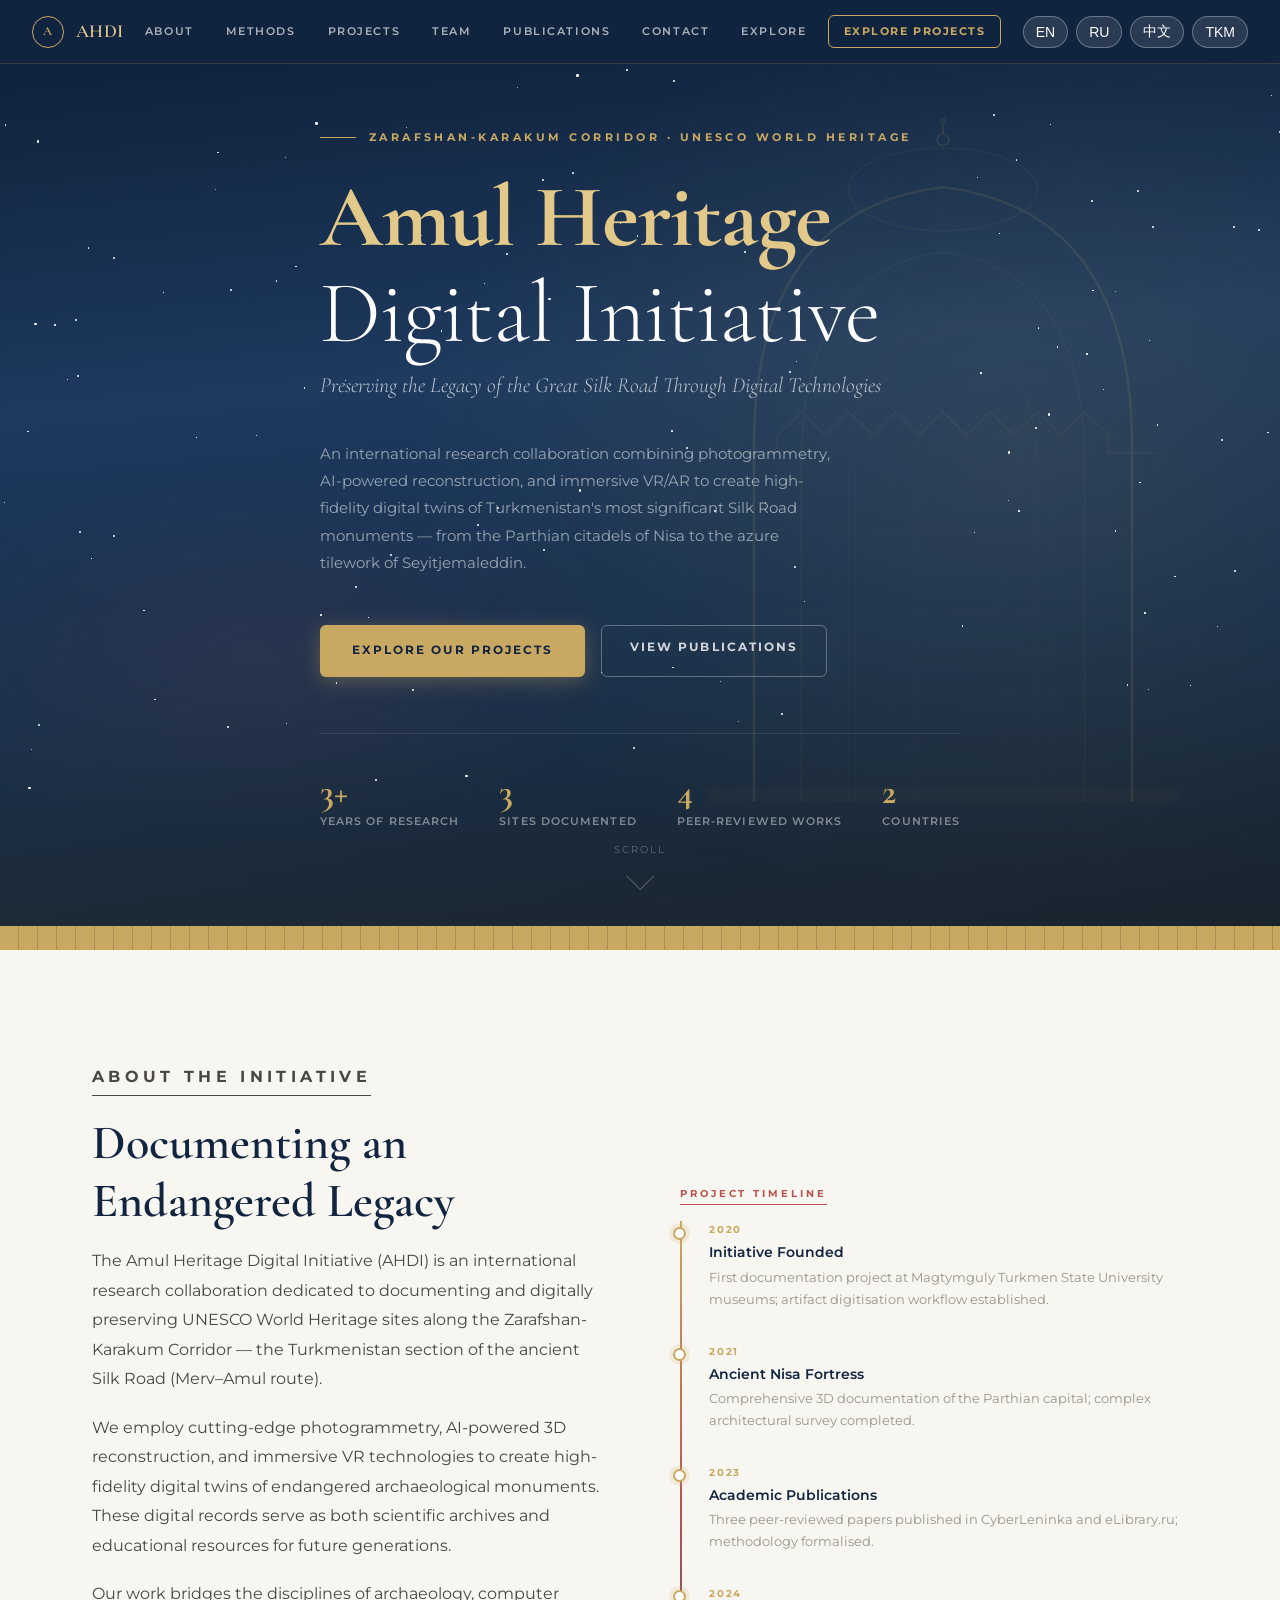
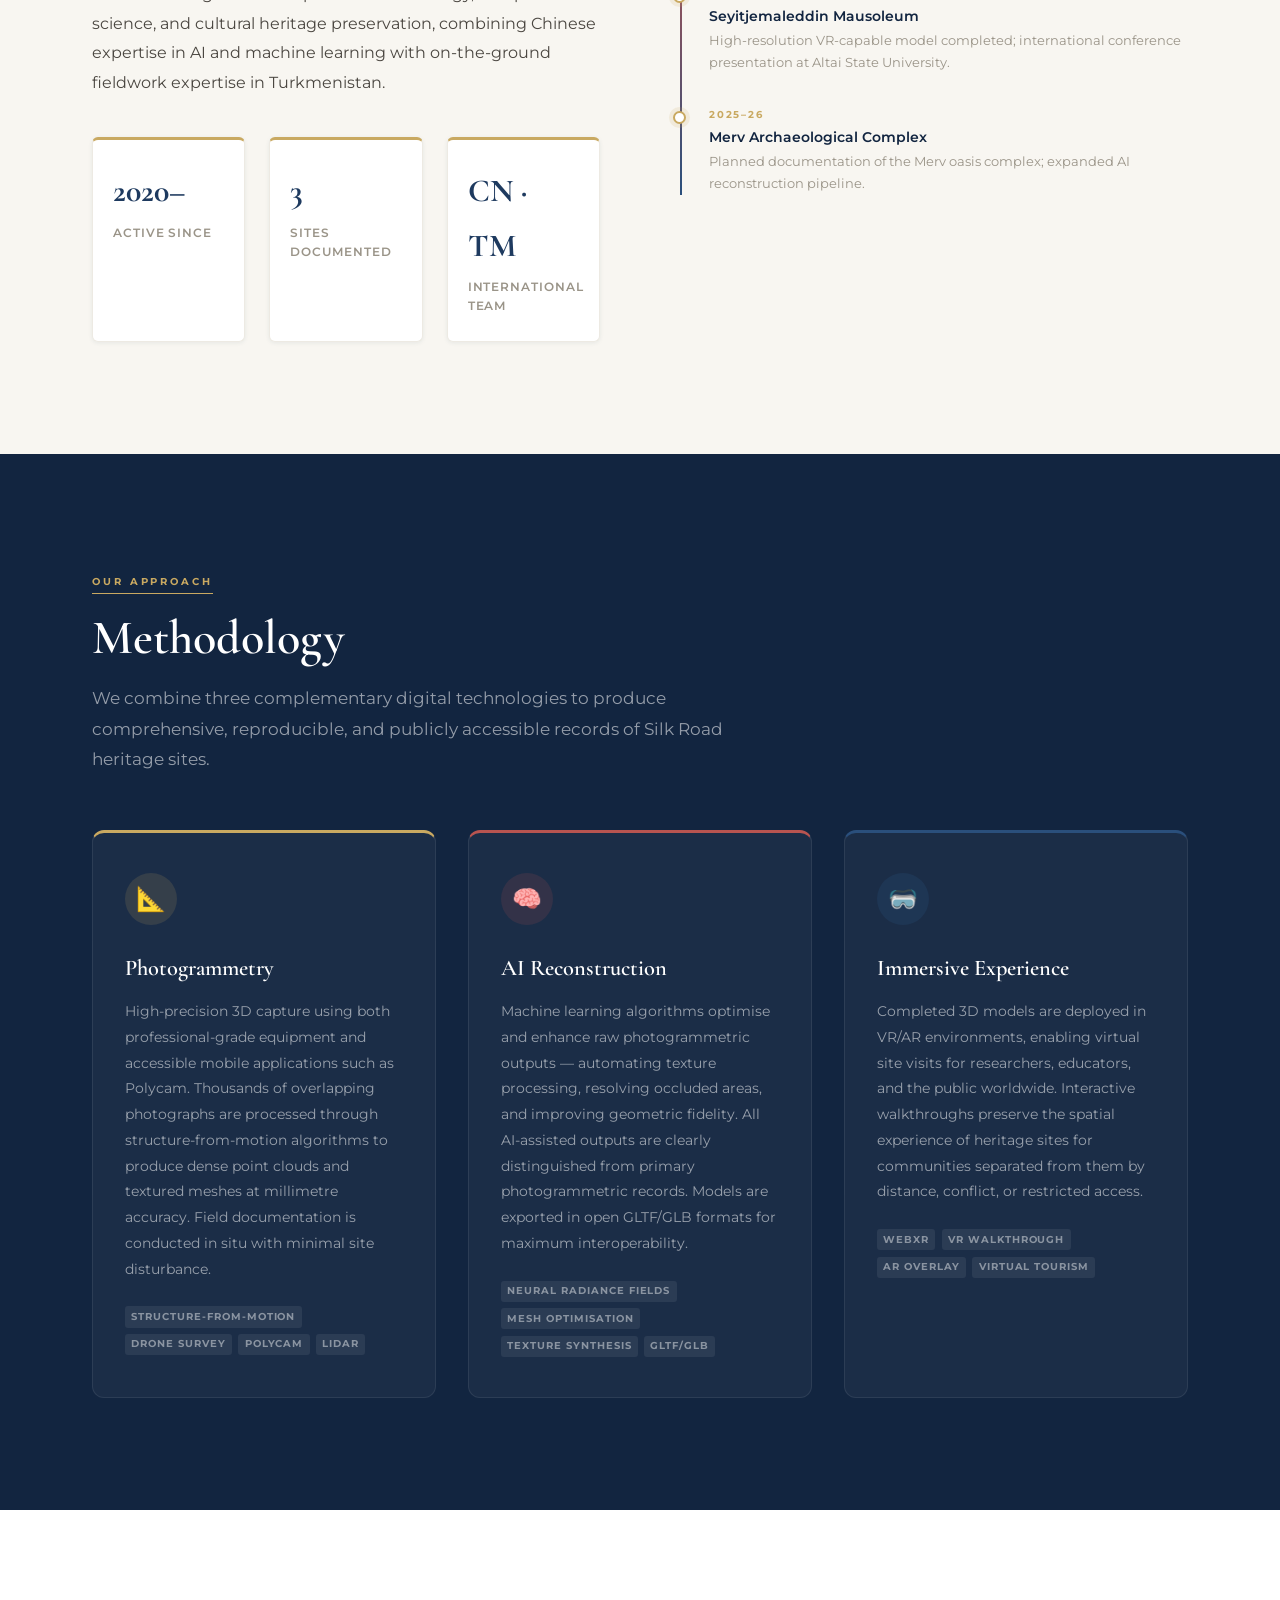
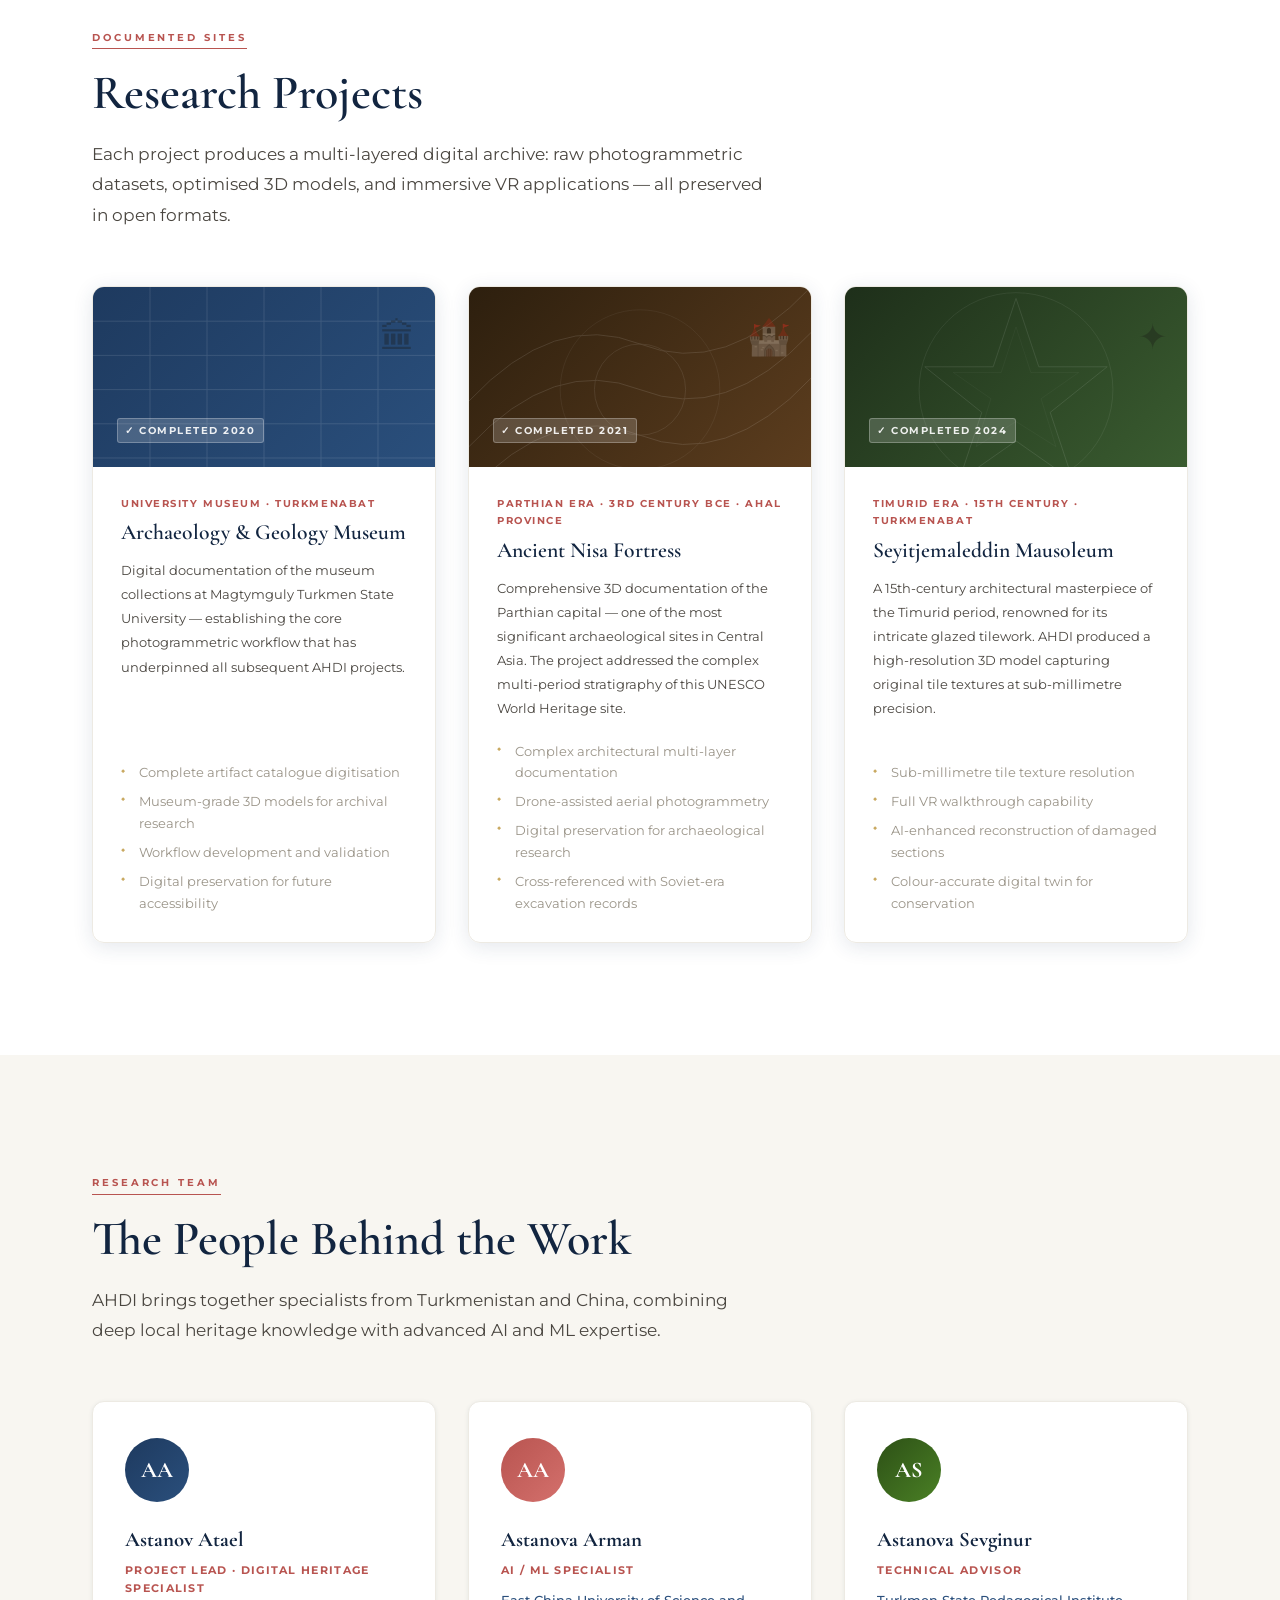
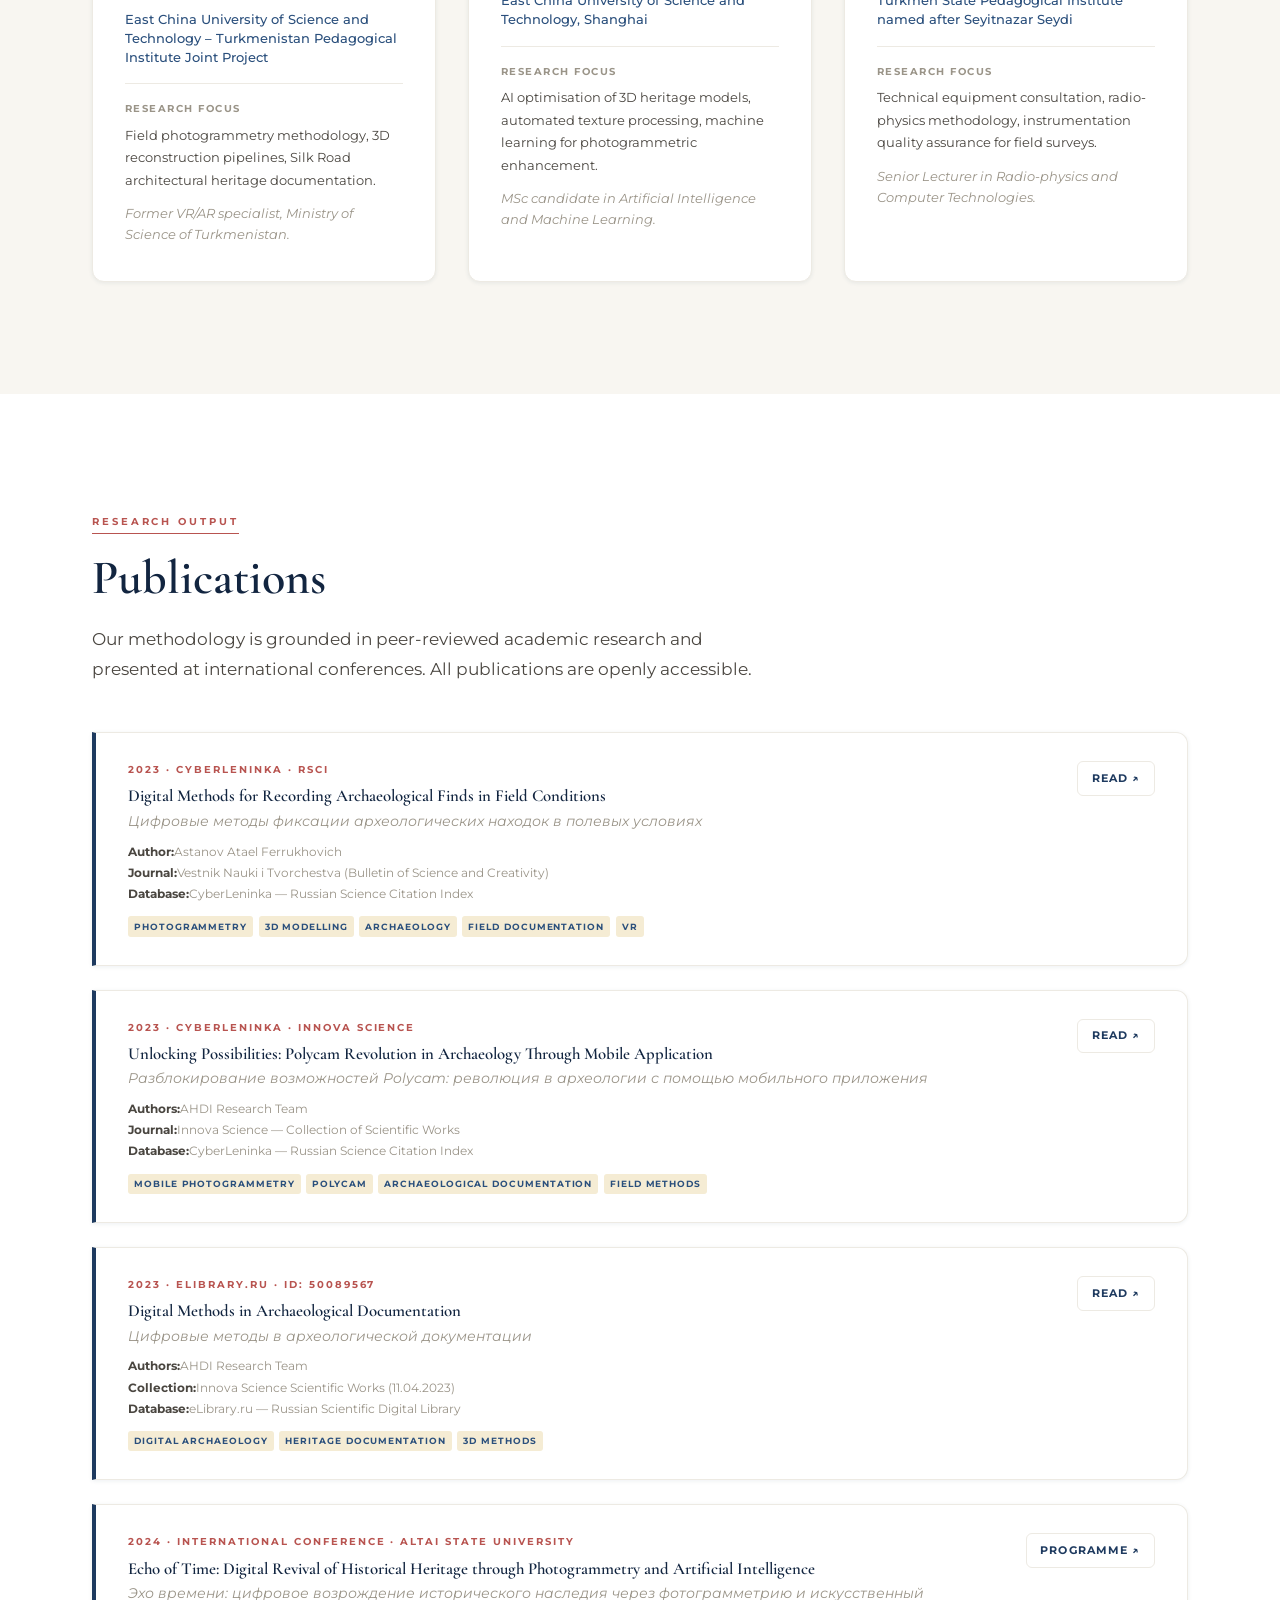
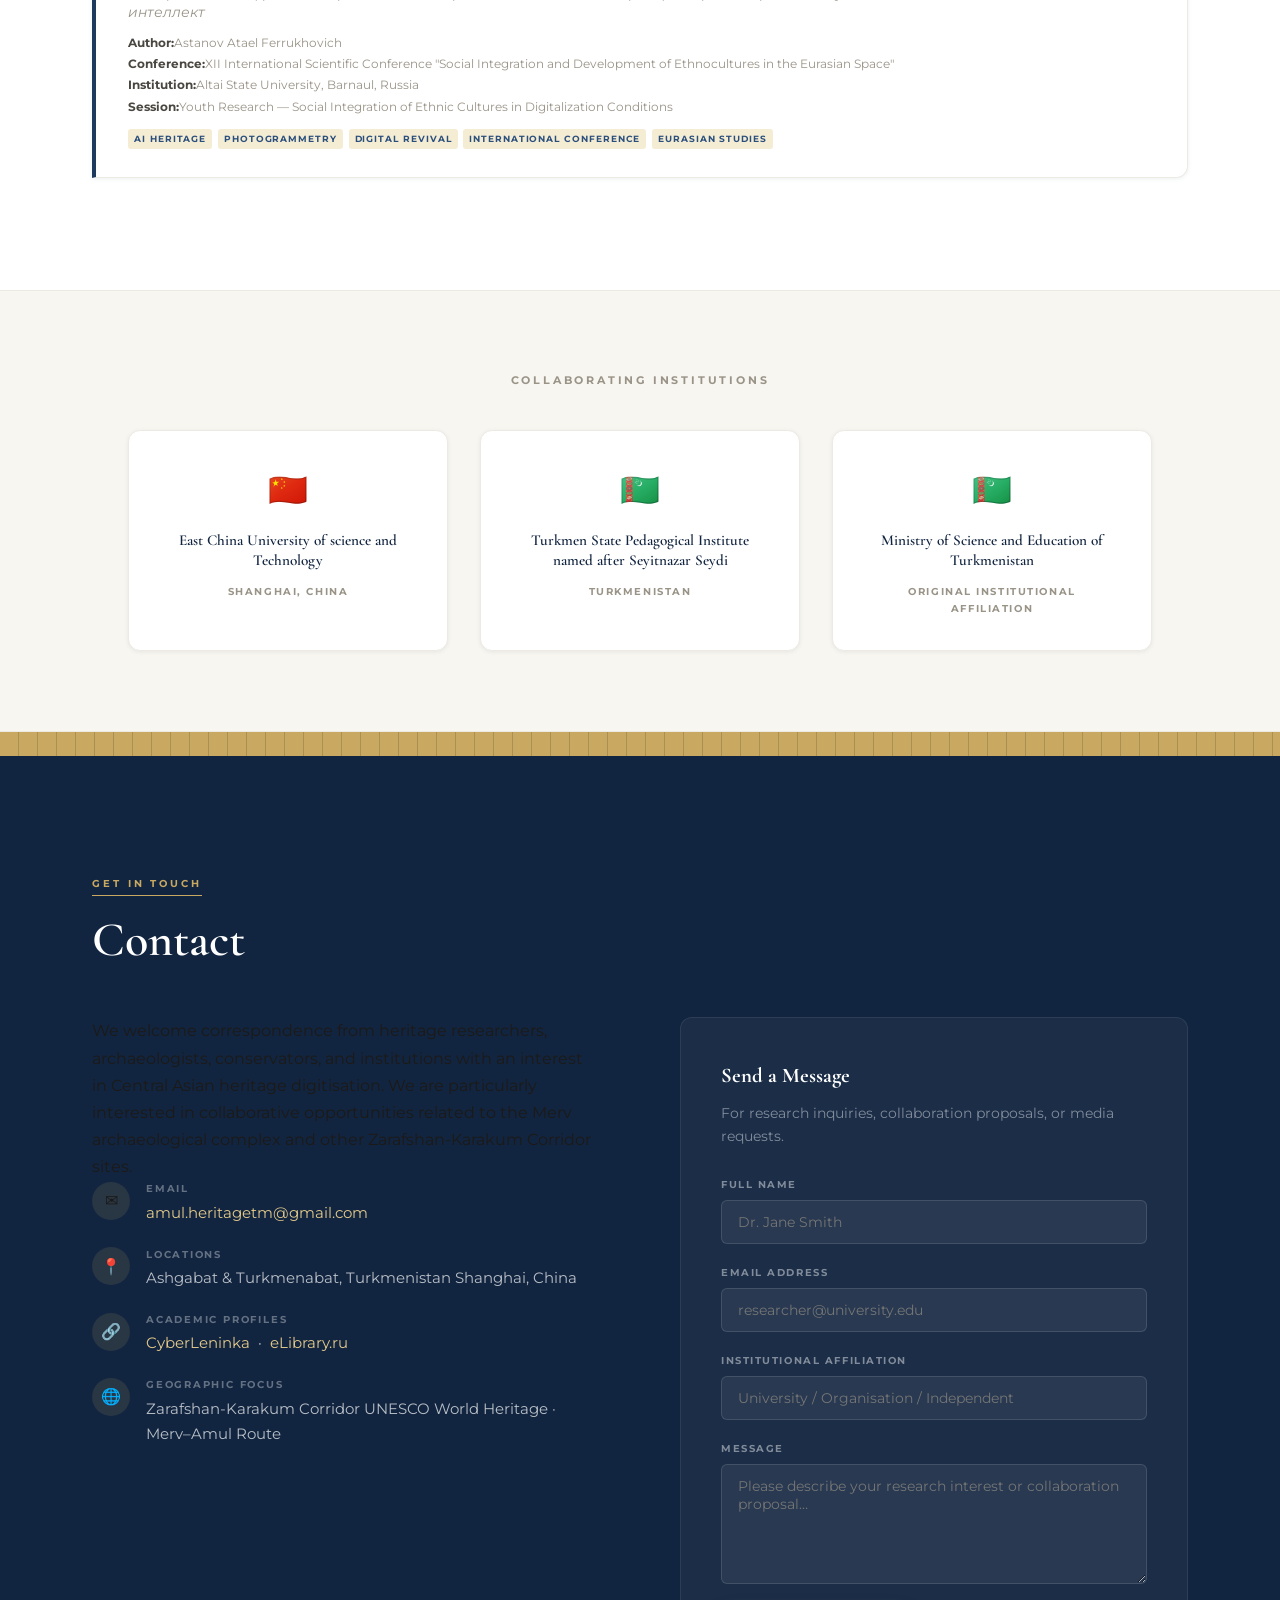
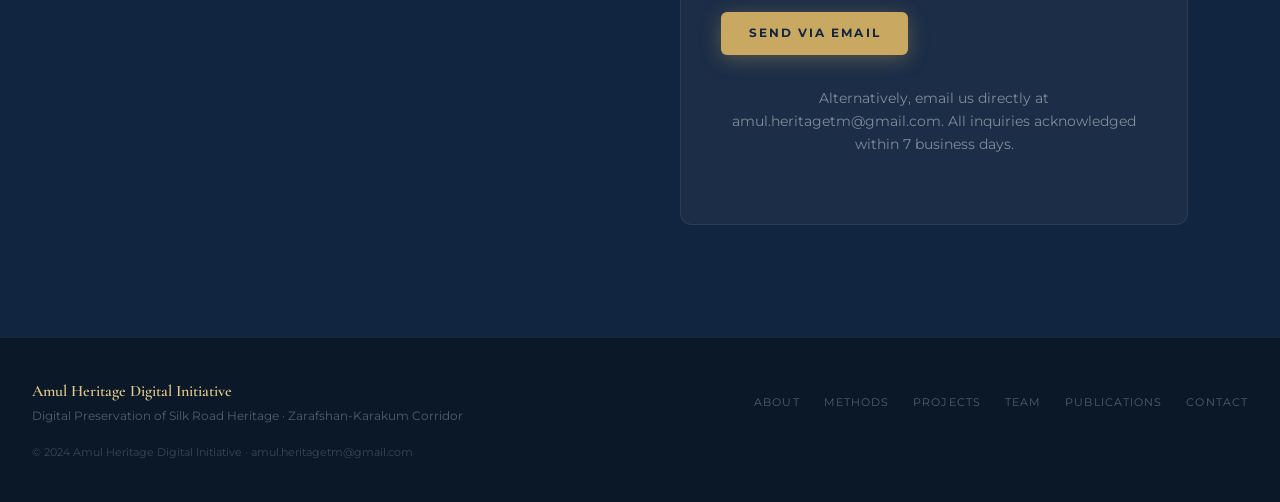
==== index.html @ eea1fbb1 "push" ====
<!DOCTYPE html>
<html lang="en">
<head>
<meta charset="UTF-8"/>
<meta name="viewport" content="width=device-width,initial-scale=1.0"/>
<meta name="description" content="Amul Heritage Digital Initiative — Digital preservation of UNESCO Silk Road heritage sites along the Zarafshan-Karakum Corridor through photogrammetry, AI reconstruction, and VR/AR technologies."/>
<meta name="keywords" content="digital heritage, Silk Road, photogrammetry, Turkmenistan, Zarafshan-Karakum, UNESCO, 3D reconstruction, AI, Seyitjemaleddin, Ancient Nisa, Merv"/>
<meta property="og:title" content="Amul Heritage Digital Initiative"/>
<meta property="og:description" content="Preserving the Legacy of the Great Silk Road Through Digital Technologies"/>
<meta property="og:type" content="website"/>
<title data-i18n="footer.brand">Amul Heritage Digital Initiative</title>

<link rel="stylesheet" href="css/style.css">
<link rel="preconnect" href="https://fonts.googleapis.com"/>
<link rel="preconnect" href="https://fonts.gstatic.com" crossorigin/>
<link href="https://fonts.googleapis.com/css2?family=Cormorant+Garamond:ital,wght@0,300;0,400;0,600;0,700;1,300;1,400&family=Montserrat:wght@300;400;500;600;700&display=swap" rel="stylesheet"/>
</head>
<body>

<!-- ════════════════════════ NAV ════════════════════════ -->
<nav id="nav" role="navigation" aria-label="Main navigation">
  <a href="#" class="nav-logo" aria-label="Amul Heritage Digital Initiative home">
    <div class="nav-logo-mark" aria-hidden="true">A</div>
    AHDI
  </a>
<ul class="nav-links" role="list">
    <li><a href="#about" data-i18n="nav.about">About</a></li>
    <li><a href="#methodology" data-i18n="nav.methodology">Methods</a></li>
    <li><a href="#projects" data-i18n="nav.projects">Projects</a></li>
    <li><a href="#team" data-i18n="nav.team">Team</a></li>
    <li><a href="#publications" data-i18n="nav.publications">Publications</a></li>
    <li><a href="#contact" data-i18n="nav.contact">Contact</a></li>
    <li class="dropdown">
        <a href="#" class="dropdown-trigger" data-i18n="nav.explore">Explore</a>
        <ul class="dropdown-menu">
            <li><a href="about.html" data-i18n="nav.aboutUs">📖 About Us</a></li>
            <li><a href="tools.html" data-i18n="nav.tools">🛠️ Tools</a></li>
            <li><a href="3d-future.html" datai18n="nav.constructor">🏛️ 3D Constructor</a></li>
        </ul>
    </li>
</ul>
  <a href="#projects" class="nav-cta" aria-label="Explore our projects" data-i18n="nav.exploreProjects">Our Projects</a>
  <div class="lang-switch">
  <button onclick="setLang('en')">EN</button>
  <button onclick="setLang('ru')">RU</button>
  <button onclick="setLang('cn')">中文</button>
  <button onclick="setLang('tm')">TKM</button>
</div>
</nav>

<!-- ════════════════════════ HERO ════════════════════════ -->
<section id="hero" aria-labelledby="hero-heading">
  <div class="hero-sky" aria-hidden="true"></div>
  <div class="hero-dunes" aria-hidden="true"></div>

  <!-- Scattered stars -->
  <div class="hero-stars" aria-hidden="true" id="stars-container"></div>

  <!-- Stylized wireframe arch of a mausoleum -->
  <div class="hero-arch-wrap" aria-hidden="true">
    <svg viewBox="0 0 440 580" fill="none" xmlns="http://www.w3.org/2000/svg">
      <!-- Main pointed arch -->
      <path d="M60 580 L60 280 Q60 80 220 60 Q380 80 380 280 L380 580" stroke="#c9a961" stroke-width="2" fill="none"/>
      <!-- Inner arch -->
      <path d="M100 580 L100 295 Q100 130 220 115 Q340 130 340 295 L340 580" stroke="#c9a961" stroke-width="1" fill="none" opacity="0.5"/>
      <!-- Innermost arch -->
      <path d="M140 580 L140 310 Q140 185 220 175 Q300 185 300 310 L300 580" stroke="#c9a961" stroke-width="0.8" fill="none" opacity="0.35"/>
      <!-- Muqarnas / decorative cornice -->
      <path d="M40 285 L80 285 L80 270 L100 250 L120 270 L140 250 L160 270 L180 250 L200 270 L220 250 L240 270 L260 250 L280 270 L300 250 L320 270 L340 250 L360 270 L360 285 L400 285" stroke="#c9a961" stroke-width="1.2" fill="none" opacity="0.6"/>
      <!-- Tile grid pattern on surface -->
      <line x1="60" y1="350" x2="380" y2="350" stroke="#c9a961" stroke-width="0.6" opacity="0.3"/>
      <line x1="60" y1="420" x2="380" y2="420" stroke="#c9a961" stroke-width="0.6" opacity="0.3"/>
      <line x1="60" y1="490" x2="380" y2="490" stroke="#c9a961" stroke-width="0.6" opacity="0.3"/>
      <line x1="130" y1="350" x2="130" y2="580" stroke="#c9a961" stroke-width="0.6" opacity="0.3"/>
      <line x1="200" y1="250" x2="200" y2="580" stroke="#c9a961" stroke-width="0.6" opacity="0.3"/>
      <line x1="270" y1="350" x2="270" y2="580" stroke="#c9a961" stroke-width="0.6" opacity="0.3"/>
      <line x1="310" y1="350" x2="310" y2="580" stroke="#c9a961" stroke-width="0.6" opacity="0.3"/>
      <!-- Base platform -->
      <rect x="20" y="568" width="400" height="12" fill="#c9a961" opacity="0.2" rx="2"/>
      <!-- Dome cap wireframe -->
      <ellipse cx="220" cy="62" rx="80" ry="35" stroke="#c9a961" stroke-width="1.2" fill="none" opacity="0.5"/>
      <ellipse cx="220" cy="62" rx="50" ry="22" stroke="#c9a961" stroke-width="0.7" fill="none" opacity="0.3"/>
      <line x1="220" y1="27" x2="220" y2="97" stroke="#c9a961" stroke-width="0.7" opacity="0.3"/>
      <line x1="140" y1="62" x2="300" y2="62" stroke="#c9a961" stroke-width="0.7" opacity="0.3"/>
      <!-- Finial -->
      <circle cx="220" cy="20" r="5" stroke="#c9a961" stroke-width="1.5" fill="none"/>
      <line x1="220" y1="15" x2="220" y2="5" stroke="#c9a961" stroke-width="1.5"/>
      <circle cx="220" cy="4" r="3" fill="#c9a961" opacity="0.6"/>
    </svg>
  </div>

  <div class="container">
    <div class="hero-content">
      <div class="hero-eyebrow">Zarafshan-Karakum Corridor · UNESCO World Heritage</div>
      <h1 class="hero-title" id="hero-heading">
        <strong data-i18n="hero.titleLine1">Amul Heritage</strong><br />
        <span data-i18n="hero.titleLine2">Digital Initiative</span>
      </h1>
      <p class="hero-subtitle" data-i18n="hero.subtitle">
        Preserving the Legacy of the Great Silk Road<br />Through Digital Technologies
      </p>
      <p class="hero-desc" data-i18n="hero.description">
        An international research collaboration combining photogrammetry, AI-powered reconstruction,
        and immersive VR/AR to create high-fidelity digital twins of Turkmenistan's most significant
        Silk Road monuments — from the Parthian citadels of Nisa to the azure tilework of Seyitjemaleddin.
      </p>
      <div class="hero-btns">
        <a href="#projects" class="btn-primary" data-i18n="hero.btnProjects">Explore Our Projects</a>
        <a href="#publications" class="btn-outline" data-i18n="hero.btnPublications">View Publications</a>
      </div>
      <div class="hero-stats">
        <div>
          <div class="hero-stat-num">3+</div>
          <div class="hero-stat-label" data-i18n="hero.stats.years">Years of Research</div>
        </div>
        <div>
          <div class="hero-stat-num">3</div>
          <div class="hero-stat-label" data-i18n="hero.stats.sites">Sites Documented</div>
        </div>
        <div>
          <div class="hero-stat-num">4</div>
          <div class="hero-stat-label" data-i18n="hero.stats.publications">Peer-Reviewed Works</div>
        </div>
        <div>
          <div class="hero-stat-num">2</div>
          <div class="hero-stat-label" data-i18n="hero.stats.countries">Countries</div>
        </div>
      </div>
    </div>
  </div>

  <div class="scroll-indicator" aria-hidden="true">
    <span data-i18n="hero.scroll">Scroll</span>
    <div class="scroll-arrow"></div>
  </div>
</section>

<!-- Gold divider -->
<div class="geo-divider" aria-hidden="true"></div>

<!-- ════════════════════════ ABOUT ════════════════════════ -->
<section id="about" aria-labelledby="about-heading">
  <div class="container">
    <div class="about-grid">
      <div class="about-text reveal">
        <p class="section-tag" data-i18n="about.tag">About the Initiative</p>
        <h2 class="section-title" id="about-heading" data-i18n="about.title">Documenting an Endangered Legacy</h2>
        <p data-i18n="about.p1">
          The <strong>Amul Heritage Digital Initiative (AHDI)</strong> is an international research collaboration
          dedicated to documenting and digitally preserving UNESCO World Heritage sites along the
          Zarafshan-Karakum Corridor — the Turkmenistan section of the ancient Silk Road (Merv–Amul route).
        </p>
        <p data-i18n="about.p2">
          We employ cutting-edge photogrammetry, AI-powered 3D reconstruction, and immersive VR technologies
          to create high-fidelity digital twins of endangered archaeological monuments. These digital records
          serve as both scientific archives and educational resources for future generations.
        </p>
        <p data-i18n="about.p3">
          Our work bridges the disciplines of archaeology, computer science, and cultural heritage preservation,
          combining Chinese expertise in AI and machine learning with on-the-ground fieldwork expertise
          in Turkmenistan.
        </p>
        <div class="stat-row">
          <div class="stat-box">
            <div class="stat-box-num">2020–</div>
            <div class="stat-box-label" data-i18n="about.statActive">Active Since</div>
          </div>
          <div class="stat-box">
            <div class="stat-box-num">3</div>
            <div class="stat-box-label" data-i18n="about.statSites">Sites Documented</div>
          </div>
          <div class="stat-box">
            <div class="stat-box-num">CN · TM</div>
            <div class="stat-box-label" data-i18n="about.statTeam">International Team</div>
          </div>
        </div>
      </div>

      <div class="reveal reveal-delay-1">
        <p class="section-tag" data-i18n="about.timeline.title">Project Timeline</p>
        <div class="timeline">
          <div class="tl-entry">
            <div class="tl-dot" aria-hidden="true"></div>
            <div class="tl-year" data-i18n="about.timeline.entry1.year">2020</div>
            <div class="tl-event" data-i18n="about.timeline.entry1.event">Initiative Founded</div>
            <div class="tl-detail" data-i18n="about.timeline.entry1.detail">First documentation project at Magtymguly Turkmen State University museums; artifact digitisation workflow established.</div>
          </div>
          <div class="tl-entry">
            <div class="tl-dot" aria-hidden="true"></div>
            <div class="tl-year" data-i18n="about.timeline.entry2.year">2021</div>
            <div class="tl-event" data-i18n="about.timeline.entry2.event">Ancient Nisa Fortress</div>
            <div class="tl-detail" data-i18n="about.timeline.entry2.detail">Comprehensive 3D documentation of the Parthian capital; complex architectural survey completed.</div>
          </div>
          <div class="tl-entry">
            <div class="tl-dot" aria-hidden="true"></div>
            <div class="tl-year" data-i18n="about.timeline.entry3.year">2023</div>
            <div class="tl-event" data-i18n="about.timeline.entry3.event">Academic Publications</div>
            <div class="tl-detail" data-i18n="about.timeline.entry3.detail">Three peer-reviewed papers published in CyberLeninka and eLibrary.ru; methodology formalised.</div>
          </div>
          <div class="tl-entry">
            <div class="tl-dot" aria-hidden="true"></div>
            <div class="tl-year" data-i18n="about.timeline.entry4.year">2024</div>
            <div class="tl-event" data-i18n="about.timeline.entry4.event">Seyitjemaleddin Mausoleum</div>
            <div class="tl-detail" data-i18n="about.timeline.entry4.detail">High-resolution VR-capable model completed; international conference presentation at Altai State University.</div>
          </div>
          <div class="tl-entry">
            <div class="tl-dot" aria-hidden="true"></div>
            <div class="tl-year" data-i18n="about.timeline.entry5.year">2025–26</div>
            <div class="tl-event" data-i18n="about.timeline.entry5.event">Merv Archaeological Complex</div>
            <div class="tl-detail" data-i18n="about.timeline.entry5.detail">Planned documentation of the Merv oasis complex; expanded AI reconstruction pipeline.</div>
          </div>
        </div>
      </div>
    </div>
  </div>
</section>

<!-- ════════════════════════ METHODOLOGY ════════════════════════ -->
<section id="methodology" aria-labelledby="method-heading">
  <div class="container">
    <p class="section-tag" data-i18n="methodology.tag">Our Approach</p>
    <h2 class="section-title" id="method-heading" data-i18n="methodology.title">Methodology</h2>
    <p class="section-lead" data-i18n="methodology.lead">
      We combine three complementary digital technologies to produce comprehensive, reproducible,
      and publicly accessible records of Silk Road heritage sites.
    </p>

    <div class="method-grid">
      <div class="method-card reveal">
        <div class="method-icon" aria-hidden="true">📐</div>
        <div class="method-title" data-i18n="methodology.photogrammetry.title">Photogrammetry</div>
        <p class="method-desc" data-i18n="methodology.photogrammetry.desc">
          High-precision 3D capture using both professional-grade equipment and accessible mobile applications
          such as Polycam. Thousands of overlapping photographs are processed through structure-from-motion
          algorithms to produce dense point clouds and textured meshes at millimetre accuracy.
          Field documentation is conducted in situ with minimal site disturbance.
        </p>
        <div class="method-tags">
          <span class="method-tag" data-i18n="methodology.photogrammetry.tags.0">Structure-from-Motion</span>
          <span class="method-tag" data-i18n="methodology.photogrammetry.tags.1">Drone Survey</span>
          <span class="method-tag" data-i18n="methodology.photogrammetry.tags.2">Polycam</span>
          <span class="method-tag" data-i18n="methodology.photogrammetry.tags.3">LiDAR</span>
        </div>
      </div>

      <div class="method-card reveal reveal-delay-1">
        <div class="method-icon" aria-hidden="true">🧠</div>
        <div class="method-title" data-i18n="methodology.ai.title">AI Reconstruction</div>
        <p class="method-desc" data-i18n="methodology.ai.desc">
          Machine learning algorithms optimise and enhance raw photogrammetric outputs — automating
          texture processing, resolving occluded areas, and improving geometric fidelity.
          All AI-assisted outputs are clearly distinguished from primary photogrammetric records.
          Models are exported in open GLTF/GLB formats for maximum interoperability.
        </p>
        <div class="method-tags">
          <span class="method-tag" data-i18n="methodology.ai.tags.0">Neural Radiance Fields</span>
          <span class="method-tag" data-i18n="methodology.ai.tags.1">Mesh Optimisation</span>
          <span class="method-tag" data-i18n="methodology.ai.tags.2">Texture Synthesis</span>
          <span class="method-tag" data-i18n="methodology.ai.tags.3">GLTF/GLB</span>
        </div>
      </div>

      <div class="method-card reveal reveal-delay-2">
        <div class="method-icon" aria-hidden="true">🥽</div>
        <div class="method-title" data-i18n="methodology.immersive.title">Immersive Experience</div>
        <p class="method-desc" data-i18n="methodology.immersive.desc">
          Completed 3D models are deployed in VR/AR environments, enabling virtual site visits
          for researchers, educators, and the public worldwide. Interactive walkthroughs preserve
          the spatial experience of heritage sites for communities separated from them by distance,
          conflict, or restricted access.
        </p>
        <div class="method-tags">
          <span class="method-tag">WebXR</span>
          <span class="method-tag">VR Walkthrough</span>
          <span class="method-tag">AR Overlay</span>
          <span class="method-tag">Virtual Tourism</span>
        </div>
      </div>
    </div>
  </div>
</section>

<!-- ════════════════════════ PROJECTS ════════════════════════ -->
<section id="projects" aria-labelledby="projects-heading">
  <div class="container">
    <p class="section-tag" data-i18n="projects.tag">Documented Sites</p>
    <h2 class="section-title" id="projects-heading" data-i18n="projects.title">Research Projects</h2>
    <p class="section-lead" data-i18n="projects.lead">
      Each project produces a multi-layered digital archive: raw photogrammetric datasets,
      optimised 3D models, and immersive VR applications — all preserved in open formats.
    </p>

    <div class="projects-grid">

      <!-- Card 1 -->
      <article class="project-card reveal">
        <div class="project-header">
          <svg class="project-header-pattern" viewBox="0 0 300 180" fill="none" aria-hidden="true">
            <rect x="0" y="0" width="300" height="180" fill="none"/>
            <g stroke="white" stroke-width="0.8" opacity="1">
              <line x1="0" y1="30" x2="300" y2="30"/>
              <line x1="0" y1="60" x2="300" y2="60"/>
              <line x1="0" y1="90" x2="300" y2="90"/>
              <line x1="0" y1="120" x2="300" y2="120"/>
              <line x1="0" y1="150" x2="300" y2="150"/>
              <line x1="50" y1="0" x2="50" y2="180"/>
              <line x1="100" y1="0" x2="100" y2="180"/>
              <line x1="150" y1="0" x2="150" y2="180"/>
              <line x1="200" y1="0" x2="200" y2="180"/>
              <line x1="250" y1="0" x2="250" y2="180"/>
            </g>
          </svg>
          <div class="project-icon" aria-hidden="true">🏛</div>
          <span class="project-status" data-i18n="projects.card1.status">✓ Completed 2020</span>
        </div>
        <div class="project-body">
          <div class="project-era">University Museum · Turkmenabat</div>
          <h3 class="project-name" data-i18n="projects.card1.name">Archaeology & Geology Museum</h3>
          <p class="project-desc" data-i18n="projects.card1.desc">
            Digital documentation of the museum collections at Magtymguly Turkmen State University —
            establishing the core photogrammetric workflow that has underpinned all subsequent AHDI projects.
          </p>
          <ul class="project-features">
            <li data-i18n="projects.card1.features.0">Complete artifact catalogue digitisation</li>
            <li data-i18n="projects.card1.features.1">Museum-grade 3D models for archival research</li>
            <li data-i18n="projects.card1.features.2">Workflow development and validation</li>
            <li data-i18n="projects.card1.features.3">Digital preservation for future accessibility</li>
          </ul>
        </div>
      </article>

      <!-- Card 2 -->
      <article class="project-card reveal reveal-delay-1">
        <div class="project-header">
          <svg class="project-header-pattern" viewBox="0 0 300 180" fill="none" aria-hidden="true">
            <path d="M0 180 Q75 100 150 130 Q225 160 300 80" stroke="white" stroke-width="0.8" fill="none"/>
            <path d="M0 140 Q75 60 150 90 Q225 120 300 40" stroke="white" stroke-width="0.8" fill="none"/>
            <path d="M0 100 Q75 20 150 50 Q225 80 300 0" stroke="white" stroke-width="0.8" fill="none"/>
            <circle cx="150" cy="90" r="40" stroke="white" stroke-width="0.6" fill="none"/>
            <circle cx="150" cy="90" r="70" stroke="white" stroke-width="0.4" fill="none"/>
          </svg>
          <div class="project-icon" aria-hidden="true">🏰</div>
          <span class="project-status" data-i18n="projects.card2.status">✓ Completed 2021</span>
        </div>
        <div class="project-body">
          <div class="project-era" data-i18n="projects.card2.era">Parthian Era · 3rd Century BCE · Ahal Province</div>
          <h3 class="project-name" data-i18n="projects.card2.name">Ancient Nisa Fortress</h3>
          <p class="project-desc" data-i18n="projects.card2.desc">
            Comprehensive 3D documentation of the Parthian capital — one of the most significant
            archaeological sites in Central Asia. The project addressed the complex multi-period
            stratigraphy of this UNESCO World Heritage site.
          </p>
          <ul class="project-features">
            <li data-i18n="projects.card2.features.0">Complex architectural multi-layer documentation</li>
            <li data-i18n="projects.card2.features.1">Drone-assisted aerial photogrammetry</li>
            <li data-i18n="projects.card2.features.2">Digital preservation for archaeological research</li>
            <li data-i18n="projects.card2.features.3">Cross-referenced with Soviet-era excavation records</li>
          </ul>
        </div>
      </article>

      <!-- Card 3 -->
      <article class="project-card reveal reveal-delay-2">
        <div class="project-header">
          <svg class="project-header-pattern" viewBox="0 0 300 180" fill="none" aria-hidden="true">
            <path d="M150 10 L170 70 L230 70 L180 110 L200 170 L150 135 L100 170 L120 110 L70 70 L130 70 Z" stroke="white" stroke-width="0.7" fill="none"/>
            <path d="M150 35 L163 75 L205 75 L172 98 L185 140 L150 118 L115 140 L128 98 L95 75 L137 75 Z" stroke="white" stroke-width="0.5" fill="none" opacity="0.5"/>
            <circle cx="150" cy="90" r="85" stroke="white" stroke-width="0.5" fill="none"/>
          </svg>
          <div class="project-icon" aria-hidden="true">✦</div>
          <span class="project-status" data-i18n="projects.card3.status">✓ Completed 2024</span>
        </div>
        <div class="project-body">
          <div class="project-era" data-i18n="projects.card3.era">Timurid Era · 15th Century · Turkmenabat</div>
          <h3 class="project-name" data-i18n="projects.card3.name">Seyitjemaleddin Mausoleum</h3>
          <p class="project-desc" data-i18n="projects.card3.desc">
            A 15th-century architectural masterpiece of the Timurid period, renowned for its
            intricate glazed tilework. AHDI produced a high-resolution 3D model capturing
            original tile textures at sub-millimetre precision.
          </p>
          <ul class="project-features">
            <li data-i18n="projects.card3.features.0">Sub-millimetre tile texture resolution</li>
            <li data-i18n="projects.card3.features.1">Full VR walkthrough capability</li>
            <li data-i18n="projects.card3.features.2">AI-enhanced reconstruction of damaged sections</li>
            <li data-i18n="projects.card3.features.3">Colour-accurate digital twin for conservation</li>
          </ul>
        </div>
      </article>

    </div>
  </div>
</section>

<!-- ════════════════════════ TEAM ════════════════════════ -->
<section id="team" aria-labelledby="team-heading">
  <div class="container">
    <p class="section-tag" data-i18n="team.tag">Research Team</p>
    <h2 class="section-title" id="team-heading" data-i18n="team.title">The People Behind the Work</h2>
    <p class="section-lead" data-i18n="team.lead">
      AHDI brings together specialists from Turkmenistan and China, combining
      deep local heritage knowledge with advanced AI and ML expertise.
    </p>

    <div class="team-grid">

      <div class="team-card reveal">
        <div class="team-avatar" aria-hidden="true" data-i18n="team.member1.initials" >AA</div>
        <div class="team-name" data-i18n="team.member1.name">Astanov Atael</div>
        <div class="team-role" data-i18n="team.member1.role">Project Lead · Digital Heritage Specialist</div>
        <div class="team-affil" data-i18n="team.member1.affiliation">
          East China University of Science and Technology – Turkmenistan Pedagogical Institute Joint Project
        </div>
        <div class="team-focus-label" data-i18n="team.member1.focusLabel">Research Focus</div>
        <div class="team-focus" data-i18n="team.member1.focus">
          Field photogrammetry methodology, 3D reconstruction pipelines, Silk Road architectural heritage documentation.
        </div>
        <div class="team-bg" data-i18n="team.member1.background">
          Former VR/AR specialist, Ministry of Science of Turkmenistan.
        </div>
      </div>

      <div class="team-card reveal reveal-delay-1">
        <div class="team-avatar" aria-hidden="true" data-i18n="team.member2.initials">AA</div>
        <div class="team-name" data-i18n="team.member2.name">Astanova Arman</div>
        <div class="team-role" data-i18n="team.member2.role">AI / ML Specialist</div>
        <div class="team-affil" data-i18n="team.member2.affiliation">
          East China University of Science and Technology, Shanghai
        </div>
        <div class="team-focus-label" data-i18n="team.member2.focusLabel">Research Focus</div>
        <div class="team-focus" data-i18n="team.member2.focus">
          AI optimisation of 3D heritage models, automated texture processing, machine learning for photogrammetric enhancement.
        </div>
        <div class="team-bg" data-i18n="team.member2.background">
          MSc candidate in Artificial Intelligence and Machine Learning.
        </div>
      </div>

      <div class="team-card reveal reveal-delay-2">
        <div class="team-avatar" aria-hidden="true" data-i18n="team.member3.initials">AS</div>
        <div class="team-name" data-i18n="team.member3.name">Astanova Sevginur</div>
        <div class="team-role" data-i18n="team.member3.role">Technical Advisor</div>
        <div class="team-affil" data-i18n="team.member3.affiliation">
          Turkmen State Pedagogical Institute named after Seyitnazar Seydi
        </div>
        <div class="team-focus-label" data-i18n="team.member3.focusLabel">Research Focus</div>
        <div class="team-focus" data-i18n="team.member3.focus">
          Technical equipment consultation, radio-physics methodology, instrumentation quality assurance for field surveys.
        </div>
        <div class="team-bg" data-i18n="team.member3.background">
          Senior Lecturer in Radio-physics and Computer Technologies.
        </div>
      </div>

    </div>
  </div>
</section>

<!-- ════════════════════════ PUBLICATIONS ════════════════════════ -->
<section id="publications" aria-labelledby="pub-heading">
  <div class="container">
    <p class="section-tag" data-i18n="publications.tag">Research Output</p>
    <h2 class="section-title" id="pub-heading" data-i18n="publications.title">Publications</h2>
    <p class="section-lead" data-i18n="publications.lead">
      Our methodology is grounded in peer-reviewed academic research and presented
      at international conferences. All publications are openly accessible.
    </p>

    <div class="pub-list">

      <!-- Pub 1 -->
      <div class="pub-card reveal">
        <div>
          <div class="pub-year" data-i18n="publications.pub1.year">2023 · CyberLeninka · RSCI</div>
          <div class="pub-title" data-i18n="publications.pub1.title">Digital Methods for Recording Archaeological Finds in Field Conditions</div>
          <div class="pub-title-ru" data-i18n="publications.pub1.titleRu">Цифровые методы фиксации археологических находок в полевых условиях</div>
          <div class="pub-meta">
            <strong>Author:</strong data-i18n="publications.pub1.authors">Astanov Atael Ferrukhovich<br/>
            <strong>Journal:</strong data-i18n="publications.pub1.journal">Vestnik Nauki i Tvorchestva (Bulletin of Science and Creativity)<br/>
            <strong>Database:</strong data-i18n="publications.pub1.database">CyberLeninka — Russian Science Citation Index
          </div>
          <div class="pub-tags">
            <span class="pub-tag" data-i18n="publications.pub1.tag0">Photogrammetry</span>
            <span class="pub-tag" data-i18n="publications.pub1.tag1">3D Modelling</span>
            <span class="pub-tag" data-i18n="publications.pub1.tag2">Archaeology</span>
            <span class="pub-tag" data-i18n="publications.pub1.tag3">Field Documentation</span>
            <span class="pub-tag" data-i18n="publications.pub1.tag4">VR</span>
          </div>
        </div>
        <a class="pub-link" href="https://cyberleninka.ru/article/n/tsifrovye-metody-fiksatsiya-arheologicheskih-nahodok-v-polevyh-usloviyah" target="_blank" rel="noopener noreferrer" aria-label="Open publication on CyberLeninka">
          Read ↗
        </a>
      </div>

      <!-- Pub 2 -->
      <div class="pub-card reveal">
        <div>
          <div class="pub-year" data-i18n="publications.pub2.year">2023 · CyberLeninka · Innova Science</div>
          <div class="pub-title" data-i18n="publications.pub2.title">Unlocking Possibilities: Polycam Revolution in Archaeology Through Mobile Application</div>
          <div class="pub-title-ru" data-i18n="publications.pub2.titleRu">Разблокирование возможностей Polycam: революция в археологии с помощью мобильного приложения</div>
          <div class="pub-meta">
            <strong>Authors:</strong data-i18n="publications.pub2.authors">AHDI Research Team<br/>
            <strong>Journal:</strong data-i18n="publications.pub2.journal">Innova Science — Collection of Scientific Works<br/>
            <strong>Database:</strong data-i18n="publications.pub2.database">CyberLeninka — Russian Science Citation Index
          </div>
          <div class="pub-tags">
            <span class="pub-tag" data-i18n="publications.pub2.tag0">Mobile Photogrammetry</span>
            <span class="pub-tag" data-i18n="publications.pub2.tag1">Polycam</span>
            <span class="pub-tag" data-i18n="publications.pub2.tag2">Archaeological Documentation</span>
            <span class="pub-tag" data-i18n="publications.pub2.tag3">Field Methods</span>
          </div>
        </div>
        <a class="pub-link" href="https://cyberleninka.ru/article/n/razblokirovanie-vozmozhnostey-polycam-revolyutsiya-v-arheologii-s-pomoschyu-mobilnogo-prilozheniya" target="_blank" rel="noopener noreferrer" aria-label="Open Polycam publication on CyberLeninka">
          Read ↗
        </a>
      </div>

      <!-- Pub 3 -->
      <div class="pub-card reveal">
        <div>
          <div class="pub-year" data-i18n="publications.pub3.year">2023 · eLibrary.ru · ID: 50089567</div>
          <div class="pub-title" data-i18n="publications.pub3.title">Digital Methods in Archaeological Documentation</div>
          <div class="pub-title-ru" data-i18n="publications.pub3.titleRu">Цифровые методы в археологической документации</div>
          <div class="pub-meta">
            <strong>Authors:</strong data-i18n="publications.pub3.authors">AHDI Research Team<br/>
            <strong>Collection:</strong data-i18n="publications.pub3.collection">Innova Science Scientific Works (11.04.2023)<br/>
            <strong>Database:</strong data-i18n="publications.pub3.database">eLibrary.ru — Russian Scientific Digital Library
          </div>
          <div class="pub-tags">
            <span class="pub-tag" data-i18n="publications.pub3.tag0">Digital Archaeology</span>
            <span class="pub-tag" data-i18n="publications.pub3.tag1">Heritage Documentation</span>
            <span class="pub-tag" data-i18n="publications.pub3.tag2">3D Methods</span>
          </div>
        </div>
        <a class="pub-link" href="https://elibrary.ru/item.asp?id=50089567" target="_blank" rel="noopener noreferrer" aria-label="Open publication on eLibrary.ru">
          Read ↗
        </a>
      </div>

      <!-- Pub 4 -->
      <div class="pub-card reveal">
        <div>
          <div class="pub-year" data-i18n="publications.pub4.year">2024 · International Conference · Altai State University</div>
          <div class="pub-title" data-i18n="publications.pub4.title">Echo of Time: Digital Revival of Historical Heritage through Photogrammetry and Artificial Intelligence</div>
          <div class="pub-title-ru" data-i18n="publications.pub4.titleRu">Эхо времени: цифровое возрождение исторического наследия через фотограмметрию и искусственный интеллект</div>
          <div class="pub-meta">
            <strong>Author:</strong data-i18n="publications.pub4.author">Astanov Atael Ferrukhovich<br/>
            <strong>Conference:</strong data-i18n="publications.pub4.conference">XII International Scientific Conference "Social Integration and Development of Ethnocultures in the Eurasian Space"<br/>
            <strong>Institution:</strong data-i18n="publications.pub4.institution">Altai State University, Barnaul, Russia<br/>
            <strong>Session:</strong data-i18n="publications.pub4.session">Youth Research — Social Integration of Ethnic Cultures in Digitalization Conditions
          </div>
          <div class="pub-tags">
            <span class="pub-tag" data-i18n="publications.pub4.tag0">AI Heritage</span>
            <span class="pub-tag" data-i18n="publications.pub4.tag1">Photogrammetry</span>
            <span class="pub-tag" data-i18n="publications.pub4.tag2">Digital Revival</span>
            <span class="pub-tag" data-i18n="publications.pub4.tag3">International Conference</span>
            <span class="pub-tag" data-i18n="publications.pub4.tag4">Eurasian Studies</span>
          </div>
        </div>
        <a class="pub-link" href="https://forum-integration.asu.ru/wp-content/uploads/2024/06/Programma_konferenciya_Sidec_2024_04062024.pdf" target="_blank" rel="noopener noreferrer" aria-label="Open conference programme PDF">
          Programme ↗
        </a>
      </div>

    </div>
  </div>
</section>

<!-- ════════════════════════ PARTNERS ════════════════════════ -->
<section id="partners" aria-labelledby="partners-heading">
  <div class="container">
    <p class="partners-intro" id="partners-heading" data-i18n="partners.title">Collaborating Institutions</p>
    <div class="partners-row">
      <div class="partner-item reveal">
        <div class="partner-flag" aria-hidden="true" data-i18n="partners.partner1.flag">🇨🇳</div>
        <div class="partner-name" data-i18n="partners.partner1.name">East China Normal University</div>
        <div class="partner-country" data-i18n="partners.partner1.country">Shanghai, China</div>
      </div>
      <div class="partner-item reveal reveal-delay-1">
        <div class="partner-flag" aria-hidden="true" data-i18n="partners.partner2.flag">🇹🇲</div>
        <div class="partner-name" data-i18n="partners.partner2.name">Turkmen State Pedagogical Institute<br/>named after Seyitnazar Seydi</div>
        <div class="partner-country" data-i18n="partners.partner2.country">Turkmenistan</div>
      </div>
      <div class="partner-item reveal reveal-delay-2">
        <div class="partner-flag" aria-hidden="true" data-i18n="partners.partner3.flag">🇹🇲</div>
        <div class="partner-name" data-i18n="partners.partner3.name">Ministry of Science and Education of Turkmenistan</div>
        <div class="partner-country" data-i18n="partners.partner3.country">Original Institutional Affiliation</div>
      </div>
    </div>
  </div>
</section>

<!-- Gold divider -->
<div class="geo-divider" aria-hidden="true"></div>

<!-- ════════════════════════ CONTACT ════════════════════════ -->
<section id="contact" aria-labelledby="contact-heading">
  <div class="container">
    <p class="section-tag" data-i18n="contact.tag">Get in Touch</p>
    <h2 class="section-title" id="contact-heading" data-i18n="contact.title">Contact</h2>
    <div class="contact-grid">
      <div>
        <p data-i18n="contact.description">
          We welcome correspondence from heritage researchers, archaeologists, conservators, and
          institutions with an interest in Central Asian heritage digitisation. We are particularly
          interested in collaborative opportunities related to the Merv archaeological complex
          and other Zarafshan-Karakum Corridor sites.
        </p>
        <div class="contact-items">
          <div class="contact-item">
            <div class="contact-item-icon" aria-hidden="true">✉</div>
            <div>
              <div class="contact-item-label" data-i18n="contact.emailLabel">Email</div>
              <div class="contact-item-value">
                <a href="mailto:amul.heritagetm@gmail.com" data-i18n="contact.emailValue">amul.heritagetm@gmail.com</a>
              </div>
            </div>
          </div>
          <div class="contact-item">
            <div class="contact-item-icon" aria-hidden="true">📍</div>
            <div>
              <div class="contact-item-label" data-i18n="contact.locationLabel">Locations</div>
              <div class="contact-item-value" style="color:rgba(255,255,255,0.7)" data-i18n="contact.locationValue">
                Ashgabat &amp; Turkmenabat, Turkmenistan<br/>
                Shanghai, China
              </div>
            </div>
          </div>
          <div class="contact-item">
            <div class="contact-item-icon" aria-hidden="true">🔗</div>
            <div>
              <div class="contact-item-label" data-i18n="contact.profilesLabel">Academic Profiles</div>
              <div class="contact-item-value">
                <a href="https://cyberleninka.ru" target="_blank" rel="noopener noreferrer">CyberLeninka</a>
                &nbsp;·&nbsp;
                <a href="https://elibrary.ru" target="_blank" rel="noopener noreferrer">eLibrary.ru</a>
              </div>
            </div>
          </div>
          <div class="contact-item">
            <div class="contact-item-icon" aria-hidden="true">🌐</div>
            <div>
              <div class="contact-item-label" data-i18n="contact.focusLabel">Geographic Focus</div>
              <div class="contact-item-value" style="color:rgba(255,255,255,0.7)" data-i18n="contact.focusValue">
                Zarafshan-Karakum Corridor<br/>UNESCO World Heritage · Merv–Amul Route
              </div>
            </div>
          </div>
        </div>
      </div>

      <div class="contact-form-box reveal">
        <h3 data-i18n="contact.formTitle">Send a Message</h3>
        <p data-i18n="contact.formSubtitle">For research inquiries, collaboration proposals, or media requests.</p>
        <div class="form-field">
          <label for="cf-name" data-i18n="contact.formName">Full Name</label>
          <input type="text" id="cf-name" name="name" data-i18n-placeholder="contact.formNamePlaceholder" placeholder="Dr. Jane Smith" autocomplete="name"/>
        </div>
        <div class="form-field">
          <label for="cf-email" data-i18n="contact.formEmail">Email Address</label>
          <input type="email" id="cf-email" name="email" data-i18n-placeholder="contact.formEmailPlaceholder" placeholder="researcher@university.edu" autocomplete="email"/>
        </div>
        <div class="form-field">
          <label for="cf-affil" data-i18n="contact.formAffiliation">Institutional Affiliation</label>
          <input type="text" id="cf-affil" name="affiliation" data-i18n-placeholder="contact.formAffiliationPlaceholder" placeholder="University / Organisation / Independent"/>
        </div>
        <div class="form-field">
          <label for="cf-message" data-i18n="contact.formMessage">Message</label>
          <textarea id="cf-message" name="message" data-i18n-placeholder="contact.formMessagePlaceholder" placeholder="Please describe your research interest or collaboration proposal…"></textarea>
        </div>
        <a href="mailto:amul.heritagetm@gmail.com" class="btn-primary" style="display:inline-block;font-family:var(--font-body);font-size:0.72rem;font-weight:700;letter-spacing:0.18em;text-transform:uppercase;padding:1em 2.4em;background:var(--gold);color:var(--navy-deep);border-radius:var(--radius);border:none;cursor:pointer;text-decoration:none;" data-i18n="contact.formButton">
          Send via Email
        </a>
        <p class="form-note" data-i18n="contact.formNote">
          Alternatively, email us directly at
          <a href="mailto:amul.heritagetm@gmail.com" style="color:rgba(201,169,97,0.7)">amul.heritagetm@gmail.com</a>.
          All inquiries acknowledged within 7 business days.
        </p>
      </div>
    </div>
  </div>
</section>

<!-- ════════════════════════ FOOTER ════════════════════════ -->
<footer>
  <div>
    <div class="footer-brand" data-i18n="footer.brand">Amul Heritage Digital Initiative</div>
    <div class="footer-tagline" data-i18n="footer.tagline">Digital Preservation of Silk Road Heritage · Zarafshan-Karakum Corridor</div>
  </div>
  <nav class="footer-links" aria-label="Footer navigation">
    <a href="#about" data-i18n="nav.about">About</a>
    <a href="#methodology" data-i18n="nav.methodology">Methods</a>
    <a href="#projects" data-i18n="nav.projects">Projects</a>
    <a href="#team" data-i18n="nav.team">Team</a>
    <a href="#publications" data-i18n="nav.publications">Publications</a>
    <a href="#contact" data-i18n="nav.contact">Contact</a>
  </nav>
  <div class="footer-copy" data-i18n="footer.copyright">© 2024 Amul Heritage Digital Initiative · amul.heritagetm@gmail.com</div>
</footer>

<!-- ════════════════════════ SCRIPTS ════════════════════════ -->
<script>
/* ── Starfield ── */
(function(){
  const c = document.getElementById('stars-container');
  if(!c) return;
  for(let i=0;i<120;i++){
    const s = document.createElement('div');
    s.className = 'star';
    const size = Math.random()*2+0.5;
    s.style.cssText = `
      left:${Math.random()*100}%;
      top:${Math.random()*85}%;
      width:${size}px;height:${size}px;
      animation-delay:${Math.random()*4}s;
      animation-duration:${2+Math.random()*3}s;
    `;
    c.appendChild(s);
  }
})();

/* ── Scroll reveal ── */
(function(){
  const els = document.querySelectorAll('.reveal');
  if('IntersectionObserver' in window){
    const obs = new IntersectionObserver(entries=>{
      entries.forEach(e=>{
        if(e.isIntersecting){
          e.target.classList.add('visible');
          obs.unobserve(e.target);
        }
      });
    },{threshold:0.1});
    els.forEach(el=>obs.observe(el));
  } else {
    els.forEach(el=>el.classList.add('visible'));
  }
})();

/* ── Nav shrink on scroll ── */
(function(){
  const nav = document.getElementById('nav');
  window.addEventListener('scroll',()=>{
    nav.style.background = window.scrollY > 60
      ? 'rgba(10,24,40,0.98)'
      : 'rgba(18,37,64,0.96)';
  },{passive:true});
})();
</script>

<!-- Link to external language JS file -->
<script src="js/lang.js"></script>
<!-- Mobile dropdown toggle -->
<script>
(function() {
  // Fix dropdown for mobile devices
  if (window.innerWidth <= 860) {
    const dropdowns = document.querySelectorAll('.dropdown');
    dropdowns.forEach(dropdown => {
      const trigger = dropdown.querySelector('.dropdown-trigger');
      if (trigger) {
        trigger.addEventListener('click', function(e) {
          e.preventDefault();
          dropdown.classList.toggle('active');
        });
      }
    });
  }
})();
</script>
</body>
</html>
---- css/style.css ----
﻿/* ═══════════════════════════════════════════════
   DESIGN TOKENS
═══════════════════════════════════════════════ */
:root {
  --navy:        #1e3a5f;
  --navy-deep:   #122540;
  --navy-mid:    #2a4f7c;
  --gold:        #c9a961;
  --gold-light:  #e2c98a;
  --gold-pale:   #f5ecd4;
  --terra:       #b85450;
  --terra-light: #d4706c;
  --white:       #ffffff;
  --off-white:   #f8f6f1;
  --gray-light:  #edeae3;
  --gray-mid:    #9a9488;
  --gray-dark:   #4a4640;
  --ink:         #1c1a17;

  --font-display: 'Cormorant Garamond', Georgia, serif;
  --font-body:    'Montserrat', 'Helvetica Neue', sans-serif;

  --shadow-sm:  0 1px 4px rgba(30,58,95,0.08);
  --shadow-md:  0 4px 20px rgba(30,58,95,0.12);
  --shadow-lg:  0 12px 48px rgba(30,58,95,0.16);
  --radius:     6px;
  --radius-lg:  12px;
  --transition: 0.3s cubic-bezier(0.4,0,0.2,1);
}

/* ═══════════════════════════════════════════════
   RESET & BASE
═══════════════════════════════════════════════ */
*,*::before,*::after{box-sizing:border-box;margin:0;padding:0;}
html{scroll-behavior:smooth;font-size:16px;}
body{
  font-family:var(--font-body);
  background:var(--white);
  color:var(--ink);
  line-height:1.7;
  overflow-x:hidden;
}
img{max-width:100%;display:block;}
a{color:var(--navy);text-decoration:none;transition:color var(--transition);}
a:hover{color:var(--terra);}
:focus-visible{outline:2px solid var(--gold);outline-offset:3px;}

/* ═══════════════════════════════════════════════
   UTILITY
═══════════════════════════════════════════════ */
.container{max-width:1160px;margin:0 auto;padding:0 2rem;}
.section-tag{
  display:inline-block;
  font-family:var(--font-body);
  font-size:0.65rem;font-weight:700;
  letter-spacing:0.28em;text-transform:uppercase;
  color:var(--terra);
  border-bottom:1px solid currentColor;
  padding-bottom:0.2em;
  margin-bottom:1rem;
}
h2.section-title{
  font-family:var(--font-display);
  font-size:clamp(2rem,4vw,3rem);
  font-weight:600;
  color:var(--navy-deep);
  line-height:1.2;
  margin-bottom:1rem;
}
.section-lead{
  font-size:1.05rem;
  color:var(--gray-dark);
  max-width:680px;
  line-height:1.8;
}

/* Geometric pattern overlay (Turkmen/Islamic-inspired) */
.geo-pattern{
  position:absolute;
  pointer-events:none;
  opacity:0.06;
}

/* ═══════════════════════════════════════════════
   NAV
═══════════════════════════════════════════════ */
#nav{
  position:fixed;top:0;left:0;right:0;z-index:200;
  background:rgba(18,37,64,0.96);
  backdrop-filter:blur(16px);
  border-bottom:1px solid rgba(201,169,97,0.2);
  padding:0 2rem;
  height:64px;
  display:flex;align-items:center;justify-content:space-between;
  transition:background var(--transition);
}
.nav-logo{
  display:flex;align-items:center;gap:0.75rem;
  font-family:var(--font-display);
  font-size:1.15rem;font-weight:600;
  color:var(--gold-light);
  letter-spacing:0.02em;
}
.nav-logo-mark{
  width:32px;height:32px;
  border:1.5px solid var(--gold);
  border-radius:50%;
  display:flex;align-items:center;justify-content:center;
  font-size:0.8rem;color:var(--gold);
  flex-shrink:0;
}
.nav-links{
  display:flex;gap:2rem;list-style:none;
  font-size:0.7rem;font-weight:600;
  letter-spacing:0.14em;text-transform:uppercase;
}
.nav-links a{color:rgba(255,255,255,0.65);transition:color var(--transition);}
.nav-links a:hover{color:var(--gold-light);}
.nav-cta{
  font-size:0.68rem;font-weight:700;letter-spacing:0.14em;text-transform:uppercase;
  padding:0.55em 1.4em;
  border:1.5px solid var(--gold);
  color:var(--gold);border-radius:var(--radius);
  transition:background var(--transition),color var(--transition);
}
.nav-cta:hover{background:var(--gold);color:var(--navy-deep);}
@media(max-width:860px){.nav-links{display:none;}}

/* ═══════════════════════════════════════════════
   HERO
═══════════════════════════════════════════════ */
#hero{
  min-height:100vh;
  background:var(--navy-deep);
  display:flex;align-items:center;
  position:relative;overflow:hidden;
  padding:8rem 0 6rem;
}

/* Desert landscape gradient */
.hero-sky{
  position:absolute;inset:0;
  background:
    radial-gradient(ellipse 100% 60% at 50% 0%,  rgba(30,58,95,0.0) 0%,  transparent 70%),
    radial-gradient(ellipse 80%  80% at 80% 50%,  rgba(201,169,97,0.12) 0%, transparent 60%),
    radial-gradient(ellipse 60%  40% at 20% 70%,  rgba(184,84,80,0.10)  0%, transparent 50%),
    linear-gradient(175deg, #0d1e35 0%, #1e3a5f 40%, #152d4a 70%, #0a1828 100%);
}
/* Stylised dune horizon */
.hero-dunes{
  position:absolute;bottom:0;left:0;right:0;
  height:35%;
  background:linear-gradient(0deg,rgba(201,169,97,0.08) 0%,transparent 100%);
}
/* Stars */
.hero-stars{position:absolute;inset:0;overflow:hidden;}
.star{
  position:absolute;background:white;border-radius:50%;
  animation:twinkle 3s ease-in-out infinite;
}
@keyframes twinkle{0%,100%{opacity:.2}50%{opacity:.9}}

/* Geometric SVG wireframe arch */
.hero-arch-wrap{
  position:absolute;right:6%;top:50%;transform:translateY(-50%);
  width:min(520px,45vw);opacity:0.12;
}

.hero-content{position:relative;z-index:2;max-width:700px;}
.hero-eyebrow{
  font-size:0.68rem;font-weight:700;letter-spacing:0.32em;text-transform:uppercase;
  color:var(--gold);margin-bottom:1.5rem;
  display:flex;align-items:center;gap:0.8rem;
}
.hero-eyebrow::before{content:'';display:block;width:36px;height:1px;background:var(--gold);}
h1.hero-title{
  font-family:var(--font-display);
  font-size:clamp(2.8rem,7vw,5.5rem);
  font-weight:300;
  color:var(--white);
  line-height:1.08;
  letter-spacing:-0.01em;
  margin-bottom:0.5rem;
}
h1.hero-title strong{font-weight:700;color:var(--gold-light);}
.hero-subtitle{
  font-family:var(--font-display);
  font-size:clamp(1rem,2.2vw,1.35rem);
  font-weight:300;font-style:italic;
  color:rgba(255,255,255,0.7);
  margin-bottom:2.5rem;
  line-height:1.5;
  max-width:580px;
}
.hero-desc{
  font-size:0.92rem;
  color:rgba(255,255,255,0.55);
  margin-bottom:3rem;
  max-width:520px;
  line-height:1.85;
}
.hero-btns{display:flex;flex-wrap:wrap;gap:1rem;}
.btn-primary{
  font-family:var(--font-body);
  font-size:0.72rem;font-weight:700;letter-spacing:0.18em;text-transform:uppercase;
  padding:1em 2.4em;
  background:var(--gold);
  color:var(--navy-deep);
  border-radius:var(--radius);
  border:none;cursor:pointer;
  transition:background var(--transition),transform var(--transition),box-shadow var(--transition);
  box-shadow:0 4px 20px rgba(201,169,97,0.35);
}
.btn-primary:hover{background:var(--gold-light);transform:translateY(-2px);box-shadow:0 8px 28px rgba(201,169,97,0.45);}
.btn-outline{
  font-family:var(--font-body);
  font-size:0.72rem;font-weight:700;letter-spacing:0.18em;text-transform:uppercase;
  padding:1em 2.4em;
  background:transparent;
  color:rgba(255,255,255,0.8);
  border:1.5px solid rgba(255,255,255,0.3);
  border-radius:var(--radius);cursor:pointer;
  transition:border-color var(--transition),color var(--transition);
}
.btn-outline:hover{border-color:var(--gold);color:var(--gold);}
.hero-stats{
  display:flex;flex-wrap:wrap;gap:2.5rem;
  margin-top:3.5rem;
  padding-top:2.5rem;
  border-top:1px solid rgba(255,255,255,0.1);
}
.hero-stat-num{
  font-family:var(--font-display);
  font-size:2.2rem;font-weight:700;
  color:var(--gold);line-height:1;
  margin-bottom:0.2rem;
}
.hero-stat-label{
  font-size:0.68rem;font-weight:600;letter-spacing:0.1em;text-transform:uppercase;
  color:rgba(255,255,255,0.45);
}

/* scroll indicator */
.scroll-indicator{
  position:absolute;bottom:2.5rem;left:50%;transform:translateX(-50%);
  display:flex;flex-direction:column;align-items:center;gap:0.5rem;
  font-size:0.6rem;letter-spacing:0.2em;text-transform:uppercase;color:rgba(255,255,255,0.3);
  animation:bob 2.4s ease-in-out infinite;
}
.scroll-arrow{width:20px;height:20px;border-right:1.5px solid rgba(255,255,255,0.25);border-bottom:1.5px solid rgba(255,255,255,0.25);transform:rotate(45deg);}
@keyframes bob{0%,100%{transform:translateX(-50%) translateY(0)}50%{transform:translateX(-50%) translateY(6px)}}

/* ═══════════════════════════════════════════════
   ABOUT
═══════════════════════════════════════════════ */
#about{
  padding:7rem 0;
  background:var(--off-white);
  position:relative;overflow:hidden;
}
.about-grid{
  display:grid;grid-template-columns:1fr 1fr;gap:5rem;align-items:center;
}
@media(max-width:860px){.about-grid{grid-template-columns:1fr;gap:3rem;}}
.about-text p{font-size:0.97rem;color:var(--gray-dark);line-height:1.9;margin-bottom:1.2rem;}
.stat-row{
  display:flex;flex-wrap:wrap;gap:1.5rem;margin-top:2.5rem;
}
.stat-box{
  flex:1;min-width:120px;
  background:var(--white);
  border:1px solid var(--gray-light);
  border-top:3px solid var(--gold);
  padding:1.5rem 1.25rem;
  border-radius:var(--radius);
  box-shadow:var(--shadow-sm);
}
.stat-box-num{
  font-family:var(--font-display);
  font-size:2rem;font-weight:700;
  color:var(--navy);margin-bottom:0.3rem;
}
.stat-box-label{
  font-size:0.72rem;font-weight:600;letter-spacing:0.08em;text-transform:uppercase;
  color:var(--gray-mid);
}

/* Timeline */
.timeline{position:relative;padding-left:1.8rem;}
.timeline::before{
  content:'';position:absolute;left:0;top:0;bottom:0;
  width:2px;background:linear-gradient(180deg,var(--gold),var(--terra),var(--navy-mid));
}
.tl-entry{position:relative;margin-bottom:2rem;}
.tl-dot{
  position:absolute;left:-2.25rem;top:0.35rem;
  width:13px;height:13px;border-radius:50%;
  background:var(--white);border:2.5px solid var(--gold);
  box-shadow:0 0 0 4px rgba(201,169,97,0.15);
}
.tl-year{
  font-size:0.65rem;font-weight:700;letter-spacing:0.18em;text-transform:uppercase;
  color:var(--gold);margin-bottom:0.15rem;
}
.tl-event{font-size:0.88rem;font-weight:600;color:var(--navy-deep);margin-bottom:0.1rem;}
.tl-detail{font-size:0.8rem;color:var(--gray-mid);}

/* ═══════════════════════════════════════════════
   METHODOLOGY
═══════════════════════════════════════════════ */
#methodology{
  padding:7rem 0;
  background:var(--navy-deep);
  position:relative;overflow:hidden;
}
#methodology .section-tag{color:var(--gold);}
#methodology h2.section-title{color:var(--white);}
#methodology .section-lead{color:rgba(255,255,255,0.55);}
.method-grid{
  display:grid;grid-template-columns:repeat(3,1fr);gap:2rem;
  margin-top:3.5rem;
}
@media(max-width:800px){.method-grid{grid-template-columns:1fr;}}
.method-card{
  background:rgba(255,255,255,0.04);
  border:1px solid rgba(255,255,255,0.08);
  border-top:3px solid var(--gold);
  padding:2.5rem 2rem;
  border-radius:var(--radius-lg);
  transition:background var(--transition),transform var(--transition),box-shadow var(--transition);
  position:relative;overflow:hidden;
}
.method-card:hover{
  background:rgba(255,255,255,0.07);
  transform:translateY(-4px);
  box-shadow:0 16px 40px rgba(0,0,0,0.3);
}
.method-card:nth-child(2){border-top-color:var(--terra);}
.method-card:nth-child(3){border-top-color:var(--navy-mid);}
.method-icon{
  width:52px;height:52px;
  border-radius:50%;
  display:flex;align-items:center;justify-content:center;
  margin-bottom:1.5rem;
  font-size:1.5rem;
}
.method-card:nth-child(1) .method-icon{background:rgba(201,169,97,0.15);}
.method-card:nth-child(2) .method-icon{background:rgba(184,84,80,0.15);}
.method-card:nth-child(3) .method-icon{background:rgba(42,79,124,0.25);}
.method-title{
  font-family:var(--font-display);
  font-size:1.4rem;font-weight:600;
  color:var(--white);margin-bottom:0.75rem;
}
.method-desc{font-size:0.87rem;color:rgba(255,255,255,0.55);line-height:1.85;}
.method-tags{display:flex;flex-wrap:wrap;gap:0.4rem;margin-top:1.5rem;}
.method-tag{
  font-size:0.6rem;font-weight:700;letter-spacing:0.1em;text-transform:uppercase;
  padding:0.25em 0.65em;
  border-radius:3px;
  background:rgba(255,255,255,0.07);
  color:rgba(255,255,255,0.45);
}

/* ═══════════════════════════════════════════════
   PROJECTS
═══════════════════════════════════════════════ */
#projects{
  padding:7rem 0;
  background:var(--white);
}
.projects-grid{
  display:grid;grid-template-columns:repeat(3,1fr);gap:2rem;
  margin-top:3.5rem;
}
@media(max-width:900px){.projects-grid{grid-template-columns:1fr;}}
.project-card{
  border:1px solid var(--gray-light);
  border-radius:var(--radius-lg);
  overflow:hidden;
  box-shadow:var(--shadow-md);
  transition:transform var(--transition),box-shadow var(--transition);
  display:flex;flex-direction:column;
}
.project-card:hover{transform:translateY(-6px);box-shadow:var(--shadow-lg);}
.project-header{
  height:180px;
  position:relative;
  display:flex;align-items:flex-end;
  padding:1.5rem;
  overflow:hidden;
}
.project-card:nth-child(1) .project-header{
  background:linear-gradient(135deg,#1e3a5f 0%,#2a4f7c 100%);
}
.project-card:nth-child(2) .project-header{
  background:linear-gradient(135deg,#2d1f0e 0%,#5c3d1e 100%);
}
.project-card:nth-child(3) .project-header{
  background:linear-gradient(135deg,#1e2f1a 0%,#3a5c30 100%);
}
.project-header-pattern{
  position:absolute;inset:0;opacity:0.12;
}
.project-icon{
  position:absolute;top:1.25rem;right:1.25rem;
  font-size:2.2rem;opacity:0.35;
}
.project-status{
  position:relative;z-index:1;
  font-size:0.62rem;font-weight:700;letter-spacing:0.15em;text-transform:uppercase;
  padding:0.3em 0.75em;
  border-radius:3px;
  background:rgba(255,255,255,0.18);
  color:rgba(255,255,255,0.9);
  border:1px solid rgba(255,255,255,0.25);
}
.project-body{padding:1.75rem;flex:1;display:flex;flex-direction:column;}
.project-era{
  font-size:0.65rem;font-weight:700;letter-spacing:0.15em;text-transform:uppercase;
  color:var(--terra);margin-bottom:0.4rem;
}
.project-name{
  font-family:var(--font-display);
  font-size:1.35rem;font-weight:600;
  color:var(--navy-deep);margin-bottom:0.75rem;line-height:1.25;
}
.project-desc{font-size:0.84rem;color:var(--gray-dark);line-height:1.8;flex:1;}
.project-features{list-style:none;margin-top:1.25rem;display:flex;flex-direction:column;gap:0.45rem;}
.project-features li{
  font-size:0.8rem;color:var(--gray-mid);
  padding-left:1.1rem;position:relative;
}
.project-features li::before{
  content:'◆';position:absolute;left:0;
  font-size:0.45rem;color:var(--gold);top:0.3em;
}

/* ═══════════════════════════════════════════════
   TEAM
═══════════════════════════════════════════════ */
#team{
  padding:7rem 0;
  background:var(--off-white);
}
.team-grid{
  display:grid;grid-template-columns:repeat(3,1fr);gap:2rem;
  margin-top:3.5rem;
}
@media(max-width:860px){.team-grid{grid-template-columns:1fr;}}
.team-card{
  background:var(--white);
  border:1px solid var(--gray-light);
  border-radius:var(--radius-lg);
  padding:2.25rem 2rem;
  box-shadow:var(--shadow-sm);
  transition:box-shadow var(--transition),transform var(--transition);
}
.team-card:hover{box-shadow:var(--shadow-lg);transform:translateY(-4px);}
.team-avatar{
  width:64px;height:64px;border-radius:50%;
  display:flex;align-items:center;justify-content:center;
  font-family:var(--font-display);font-size:1.4rem;font-weight:700;
  color:var(--white);margin-bottom:1.25rem;
  flex-shrink:0;
}
.team-card:nth-child(1) .team-avatar{background:linear-gradient(135deg,var(--navy),var(--navy-mid));}
.team-card:nth-child(2) .team-avatar{background:linear-gradient(135deg,var(--terra),#d4706c);}
.team-card:nth-child(3) .team-avatar{background:linear-gradient(135deg,#2d5016,#4a8025);}
.team-name{font-family:var(--font-display);font-size:1.3rem;font-weight:700;color:var(--navy-deep);margin-bottom:0.2rem;}
.team-role{
  font-size:0.68rem;font-weight:700;letter-spacing:0.12em;text-transform:uppercase;
  color:var(--terra);margin-bottom:0.75rem;
}
.team-affil{
  font-size:0.8rem;font-weight:500;color:var(--navy-mid);
  margin-bottom:1rem;
  padding-bottom:1rem;
  border-bottom:1px solid var(--gray-light);
  line-height:1.5;
}
.team-focus-label{
  font-size:0.62rem;font-weight:700;letter-spacing:0.15em;text-transform:uppercase;
  color:var(--gray-mid);margin-bottom:0.4rem;
}
.team-focus{font-size:0.83rem;color:var(--gray-dark);line-height:1.7;}
.team-bg{font-size:0.82rem;color:var(--gray-mid);margin-top:0.75rem;line-height:1.6;font-style:italic;}

/* ═══════════════════════════════════════════════
   PUBLICATIONS
═══════════════════════════════════════════════ */
#publications{
  padding:7rem 0;
  background:var(--white);
}
.pub-list{margin-top:3rem;display:flex;flex-direction:column;gap:1.5rem;}
.pub-card{
  border:1px solid var(--gray-light);
  border-left:4px solid var(--navy);
  border-radius:0 var(--radius-lg) var(--radius-lg) 0;
  padding:1.75rem 2rem;
  background:var(--white);
  box-shadow:var(--shadow-sm);
  transition:box-shadow var(--transition),border-left-color var(--transition);
  display:grid;grid-template-columns:1fr auto;gap:1.5rem;align-items:start;
}
.pub-card:hover{box-shadow:var(--shadow-md);border-left-color:var(--gold);}
@media(max-width:640px){.pub-card{grid-template-columns:1fr;}}
.pub-year{
  font-size:0.62rem;font-weight:700;letter-spacing:0.2em;text-transform:uppercase;
  color:var(--terra);margin-bottom:0.4rem;
}
.pub-title{
  font-family:var(--font-display);
  font-size:1.05rem;font-weight:600;
  color:var(--navy-deep);margin-bottom:0.25rem;line-height:1.4;
}
.pub-title-ru{
  font-size:0.85rem;font-style:italic;
  color:var(--gray-mid);margin-bottom:0.6rem;line-height:1.4;
}
.pub-meta{font-size:0.78rem;color:var(--gray-mid);line-height:1.7;}
.pub-meta strong{color:var(--gray-dark);}
.pub-tags{display:flex;flex-wrap:wrap;gap:0.35rem;margin-top:0.75rem;}
.pub-tag{
  font-size:0.58rem;font-weight:700;letter-spacing:0.1em;text-transform:uppercase;
  padding:0.25em 0.65em;border-radius:3px;
  background:var(--gold-pale);color:var(--navy-mid);
}
.pub-link{
  display:inline-flex;align-items:center;gap:0.4rem;
  font-size:0.7rem;font-weight:700;letter-spacing:0.1em;text-transform:uppercase;
  color:var(--navy);
  padding:0.6em 1.2em;
  border:1.5px solid var(--gray-light);
  border-radius:var(--radius);
  white-space:nowrap;
  align-self:flex-start;
  transition:border-color var(--transition),color var(--transition),background var(--transition);
}
.pub-link:hover{border-color:var(--navy);background:var(--navy);color:var(--white);}

/* ═══════════════════════════════════════════════
   PARTNERS
═══════════════════════════════════════════════ */
#partners{
  padding:5rem 0;
  background:var(--off-white);
  border-top:1px solid var(--gray-light);
  border-bottom:1px solid var(--gray-light);
}
.partners-intro{
  text-align:center;
  font-size:0.7rem;font-weight:700;letter-spacing:0.25em;text-transform:uppercase;
  color:var(--gray-mid);margin-bottom:2.5rem;
}
.partners-row{
  display:flex;flex-wrap:wrap;gap:2rem;justify-content:center;align-items:stretch;
}
.partner-item{
  background:var(--white);
  border:1px solid var(--gray-light);
  border-radius:var(--radius-lg);
  padding:2rem 2.5rem;
  display:flex;flex-direction:column;
  align-items:center;text-align:center;
  gap:0.75rem;
  flex:1;min-width:220px;max-width:320px;
  box-shadow:var(--shadow-sm);
  transition:box-shadow var(--transition),transform var(--transition);
}
.partner-item:hover{box-shadow:var(--shadow-md);transform:translateY(-3px);}
.partner-flag{font-size:2rem;}
.partner-name{
  font-family:var(--font-display);
  font-size:0.95rem;font-weight:600;
  color:var(--navy-deep);line-height:1.35;
}
.partner-country{
  font-size:0.65rem;font-weight:700;letter-spacing:0.15em;text-transform:uppercase;
  color:var(--gray-mid);
}

/* ═══════════════════════════════════════════════
   CONTACT
═══════════════════════════════════════════════ */
#contact{
  padding:7rem 0;
  background:var(--navy-deep);
  position:relative;overflow:hidden;
}
#contact .section-tag{color:var(--gold);}
#contact h2.section-title{color:var(--white);}
.contact-grid{
  display:grid;grid-template-columns:1fr 1fr;gap:5rem;
  align-items:start;margin-top:3rem;
}
@media(max-width:760px){.contact-grid{grid-template-columns:1fr;gap:3rem;}}
.contact-block p{
  font-size:0.95rem;color:rgba(255,255,255,0.55);
  line-height:1.9;margin-bottom:2rem;
}
.contact-items{display:flex;flex-direction:column;gap:1.25rem;}
.contact-item{
  display:flex;gap:1rem;align-items:flex-start;
}
.contact-item-icon{
  width:38px;height:38px;border-radius:50%;
  background:rgba(201,169,97,0.12);
  display:flex;align-items:center;justify-content:center;
  font-size:1rem;flex-shrink:0;margin-top:0.1rem;
}
.contact-item-label{
  font-size:0.62rem;font-weight:700;letter-spacing:0.18em;text-transform:uppercase;
  color:rgba(255,255,255,0.35);margin-bottom:0.2rem;
}
.contact-item-value{
  font-size:0.93rem;color:rgba(255,255,255,0.8);
}
.contact-item-value a{color:var(--gold-light);}
.contact-item-value a:hover{color:var(--gold);}
.contact-form-box{
  background:rgba(255,255,255,0.04);
  border:1px solid rgba(255,255,255,0.08);
  border-radius:var(--radius-lg);
  padding:2.5rem;
}
.contact-form-box h3{
  font-family:var(--font-display);
  font-size:1.3rem;color:var(--white);margin-bottom:0.5rem;
}
.contact-form-box p{
  font-size:0.85rem;color:rgba(255,255,255,0.45);margin-bottom:1.75rem;line-height:1.7;
}
.form-field{margin-bottom:1.25rem;}
.form-field label{
  display:block;font-size:0.65rem;font-weight:700;letter-spacing:0.15em;text-transform:uppercase;
  color:rgba(255,255,255,0.45);margin-bottom:0.4rem;
}
.form-field input,.form-field textarea{
  width:100%;
  background:rgba(255,255,255,0.06);
  border:1px solid rgba(255,255,255,0.12);
  border-radius:var(--radius);
  padding:0.75rem 1rem;
  font-family:var(--font-body);font-size:0.88rem;
  color:rgba(255,255,255,0.8);
  outline:none;
  transition:border-color var(--transition);
}
.form-field input:focus,.form-field textarea:focus{border-color:var(--gold);}
.form-field textarea{height:120px;resize:vertical;}
.form-note{
  font-size:0.72rem;color:rgba(255,255,255,0.3);
  margin-top:0.75rem;line-height:1.7;
}

/* ═══════════════════════════════════════════════
   FOOTER
═══════════════════════════════════════════════ */
footer{
  background:#0a1828;
  padding:2.5rem 2rem;
  display:flex;flex-wrap:wrap;gap:1rem;
  justify-content:space-between;align-items:center;
  border-top:1px solid rgba(255,255,255,0.06);
}
.footer-brand{
  font-family:var(--font-display);
  font-size:1rem;font-weight:600;
  color:var(--gold-light);
}
.footer-tagline{font-size:0.72rem;color:rgba(255,255,255,0.3);margin-top:0.1rem;}
.footer-links{display:flex;flex-wrap:wrap;gap:1.5rem;}
.footer-links a{font-size:0.68rem;letter-spacing:0.1em;text-transform:uppercase;color:rgba(255,255,255,0.3);transition:color var(--transition);}
.footer-links a:hover{color:var(--gold);}
.footer-copy{font-size:0.7rem;color:rgba(255,255,255,0.2);}

/* ═══════════════════════════════════════════════
   TURKMEN GEOMETRIC DIVIDER
═══════════════════════════════════════════════ */
.geo-divider{
  width:100%;height:24px;
  background:var(--gold);
  position:relative;overflow:hidden;
}
.geo-divider::after{
  content:'';position:absolute;inset:0;
  background:repeating-linear-gradient(
    90deg,
    transparent 0px,
    transparent 18px,
    rgba(0,0,0,0.15) 18px,
    rgba(0,0,0,0.15) 19px
  );
}

/* ═══════════════════════════════════════════════
   SCROLL REVEAL
═══════════════════════════════════════════════ */
.reveal{opacity:0;transform:translateY(28px);transition:opacity 0.65s ease,transform 0.65s ease;}
.reveal.visible{opacity:1;transform:none;}
.reveal-delay-1{transition-delay:0.12s;}
.reveal-delay-2{transition-delay:0.24s;}
.reveal-delay-3{transition-delay:0.36s;}
.lang-switch {
  display: flex;
  gap: 8px;
}

.lang-switch button {
  background: rgba(255, 255, 255, 0.1);
  border: 1px solid rgba(255, 255, 255, 0.3);
  color: white;
  padding: 6px 12px;
  border-radius: 20px;
  font-size: 14px;
  cursor: pointer;
  transition: all 0.3s ease;
}

/* hover эффект */
.lang-switch button:hover {
  background: white;
  color: black;
}

/* активный язык */
.lang-switch button.active {
  background: white;
  color: black;
  font-weight: 600;
}
/* Additional styles for new pages */
.page-header {
    background: linear-gradient(135deg, var(--navy-deep) 0%, #0a1828 100%);
    padding: 120px 0 60px;
    text-align: center;
    border-bottom: 1px solid rgba(201,169,97,0.3);
}

.page-header h1 {
    font-family: var(--font-display);
    font-size: 3rem;
    color: var(--gold-light);
    margin-bottom: 1rem;
}

.page-header .lead {
    font-size: 1.2rem;
    color: rgba(255,255,255,0.6);
}

.page-content {
    padding: 60px 0;
    background: var(--off-white);
}

.about-page-grid {
    display: grid;
    grid-template-columns: 1fr 1fr;
    gap: 4rem;
}

@media (max-width: 768px) {
    .about-page-grid { grid-template-columns: 1fr; gap: 2rem; }
}

.tools-grid {
    display: grid;
    grid-template-columns: repeat(3, 1fr);
    gap: 2rem;
}

@media (max-width: 900px) {
    .tools-grid { grid-template-columns: 1fr; }
}

.tool-card {
    background: white;
    border-radius: var(--radius-lg);
    padding: 2rem;
    text-align: center;
    box-shadow: var(--shadow-md);
    transition: transform 0.3s;
}

.tool-card:hover {
    transform: translateY(-5px);
}

.tool-icon {
    font-size: 3rem;
    margin-bottom: 1rem;
}

.tool-card h3 {
    font-family: var(--font-display);
    font-size: 1.3rem;
    margin-bottom: 1rem;
}

.tool-status {
    display: inline-block;
    margin-top: 1rem;
    padding: 0.3rem 1rem;
    background: var(--gold-pale);
    border-radius: 20px;
    font-size: 0.8rem;
    font-weight: 600;
}

.info-box {
    background: rgba(201,169,97,0.1);
    border-left: 4px solid var(--gold);
    padding: 1rem;
    margin-bottom: 2rem;
    border-radius: var(--radius);
}

.application-form {
    max-width: 600px;
    margin: 0 auto;
}

.form-group {
    margin-bottom: 1.5rem;
}

.form-group label {
    display: block;
    margin-bottom: 0.5rem;
    font-weight: 600;
}

.form-group input {
    width: 100%;
    padding: 0.8rem;
    border: 1px solid var(--gray-light);
    border-radius: var(--radius);
    font-family: var(--font-body);
}

.form-group input:focus {
    outline: none;
    border-color: var(--gold);
}

.form-note {
    text-align: center;
    margin-top: 2rem;
    font-size: 0.9rem;
    color: var(--gray-mid);
}

.btn-primary {
    background: var(--gold);
    color: var(--navy-deep);
    border: none;
    padding: 1rem 2rem;
    border-radius: var(--radius);
    font-weight: 700;
    cursor: pointer;
    transition: opacity 0.3s;
}

.btn-primary:hover {
    opacity: 0.9;
}
/* ═══════════════════════════════════════════════
   DROPDOWN MENU
═══════════════════════════════════════════════ */
.dropdown {
    position: relative;
}

.dropdown-trigger {
    cursor: pointer;
}

.dropdown-menu {
    position: absolute;
    top: 100%;
    left: 0;
    background: rgba(18, 37, 64, 0.98);
    backdrop-filter: blur(12px);
    border: 1px solid rgba(201, 169, 97, 0.3);
    border-radius: 8px;
    padding: 0.5rem 0;
    min-width: 180px;
    opacity: 0;
    visibility: hidden;
    transform: translateY(-10px);
    transition: all 0.3s ease;
    z-index: 200;
    list-style: none;
}

.dropdown:hover .dropdown-menu {
    opacity: 1;
    visibility: visible;
    transform: translateY(0);
}

.dropdown-menu li {
    margin: 0;
}

.dropdown-menu a {
    display: block;
    padding: 0.6rem 1.2rem;
    color: rgba(255, 255, 255, 0.7);
    font-size: 0.75rem;
    text-transform: none;
    letter-spacing: normal;
    transition: all 0.2s;
}

.dropdown-menu a:hover {
    background: rgba(201, 169, 97, 0.15);
    color: var(--gold);
}

/* For mobile devices */
@media (max-width: 860px) {
    .dropdown-menu {
        position: static;
        background: transparent;
        border: none;
        padding-left: 1rem;
        opacity: 1;
        visibility: visible;
        transform: none;
        display: none;
    }
    .dropdown:hover .dropdown-menu {
        display: block;
    }
    .dropdown-trigger {
        pointer-events: none;
    }
}
/* ═══════════════════════════════════════════════
   MOBILE RESPONSIVE FIXES
═══════════════════════════════════════════════ */

/* Tablet and mobile navigation */
@media (max-width: 860px) {
  /* Fix navigation */
  #nav {
    padding: 0 1rem;
    height: auto;
    flex-wrap: wrap;
    padding: 0.75rem 1rem;
  }

  .nav-logo {
    order: 1;
  }

  .lang-switch {
    order: 2;
    margin-left: auto;
  }

  .nav-cta {
    order: 3;
    width: 100%;
    text-align: center;
    margin-top: 0.75rem;
    padding: 0.6rem 1rem;
  }

  /* Fix dropdown menu for mobile */
  .dropdown {
    position: static;
  }

  .dropdown-trigger {
    pointer-events: auto;
  }

  .dropdown-menu {
    position: static;
    background: rgba(255, 255, 255, 0.05);
    backdrop-filter: none;
    border: none;
    padding-left: 1.5rem;
    margin-top: 0.5rem;
    opacity: 1;
    visibility: visible;
    transform: none;
    display: none;
    width: 100%;
  }

  .dropdown.active .dropdown-menu {
    display: block;
  }

  .dropdown-menu a {
    padding: 0.5rem 1rem;
    font-size: 0.7rem;
  }

  /* Hero section */
  #hero {
    padding: 6rem 0 4rem;
    min-height: auto;
  }

  .hero-content {
    text-align: center;
    max-width: 100%;
  }

  .hero-eyebrow {
    justify-content: center;
  }

  .hero-desc {
    margin-left: auto;
    margin-right: auto;
  }

  .hero-btns {
    justify-content: center;
  }

  .hero-stats {
    justify-content: center;
    gap: 1.5rem;
  }

  .hero-arch-wrap {
    display: none;
  }

  /* About section */
  .about-grid {
    grid-template-columns: 1fr;
    gap: 2rem;
  }

  .stat-row {
    flex-direction: column;
    gap: 1rem;
  }

  .stat-box {
    text-align: center;
  }

  /* Projects section */
  .projects-grid {
    grid-template-columns: 1fr;
  }

  /* Team section */
  .team-grid {
    grid-template-columns: 1fr;
  }

  /* Partners */
  .partners-row {
    flex-direction: column;
    align-items: center;
  }

  .partner-item {
    width: 100%;
    max-width: 100%;
  }

  /* Contact section */
  .contact-grid {
    grid-template-columns: 1fr;
    gap: 2rem;
  }

  .contact-form-box {
    padding: 1.5rem;
  }

  /* Footer */
  footer {
    flex-direction: column;
    text-align: center;
    gap: 1rem;
  }

  .footer-links {
    justify-content: center;
    gap: 1rem;
  }

  /* Additional pages */
  .page-header {
    padding: 100px 0 40px;
  }

  .page-header h1 {
    font-size: 2rem;
  }

  .about-page-grid {
    grid-template-columns: 1fr;
    gap: 2rem;
  }

  .tools-grid {
    grid-template-columns: 1fr;
  }

  .application-form {
    padding: 0 1rem;
  }

  /* Publications */
  .pub-card {
    grid-template-columns: 1fr;
    padding: 1.25rem;
  }

  .pub-link {
    align-self: center;
  }

  /* Methodology */
  .method-grid {
    grid-template-columns: 1fr;
  }
}

/* Small phones (up to 480px) */
@media (max-width: 480px) {
  .container {
    padding: 0 1rem;
  }

  h2.section-title {
    font-size: 1.8rem;
  }

  .hero-title {
    font-size: 2.2rem !important;
  }

  .hero-subtitle {
    font-size: 0.9rem !important;
  }

  .hero-desc {
    font-size: 0.85rem;
  }

  .hero-btns .btn-primary,
  .hero-btns .btn-outline {
    padding: 0.8em 1.5em;
    font-size: 0.6rem;
  }

  .hero-stat-num {
    font-size: 1.5rem;
  }

  .hero-stat-label {
    font-size: 0.55rem;
  }

  .lang-switch button {
    padding: 4px 8px;
    font-size: 11px;
  }

  .nav-logo {
    font-size: 0.9rem;
  }

  .nav-logo-mark {
    width: 26px;
    height: 26px;
    font-size: 0.65rem;
  }

  /* Team cards */
  .team-card {
    padding: 1.5rem;
  }

  .team-name {
    font-size: 1.1rem;
  }

  /* Contact form */
  .contact-form-box h3 {
    font-size: 1.1rem;
  }

  .form-field input,
  .form-field textarea {
    padding: 0.6rem 0.8rem;
    font-size: 0.8rem;
  }

  /* Footer */
  .footer-brand {
    font-size: 0.85rem;
  }

  .footer-tagline {
    font-size: 0.6rem;
  }

  .footer-links a {
    font-size: 0.55rem;
  }

  .footer-copy {
    font-size: 0.55rem;
  }
}

/* Fix for dropdown on mobile - add this JavaScript helper */
@media (max-width: 860px) {
  .dropdown-trigger {
    pointer-events: auto;
  }
}
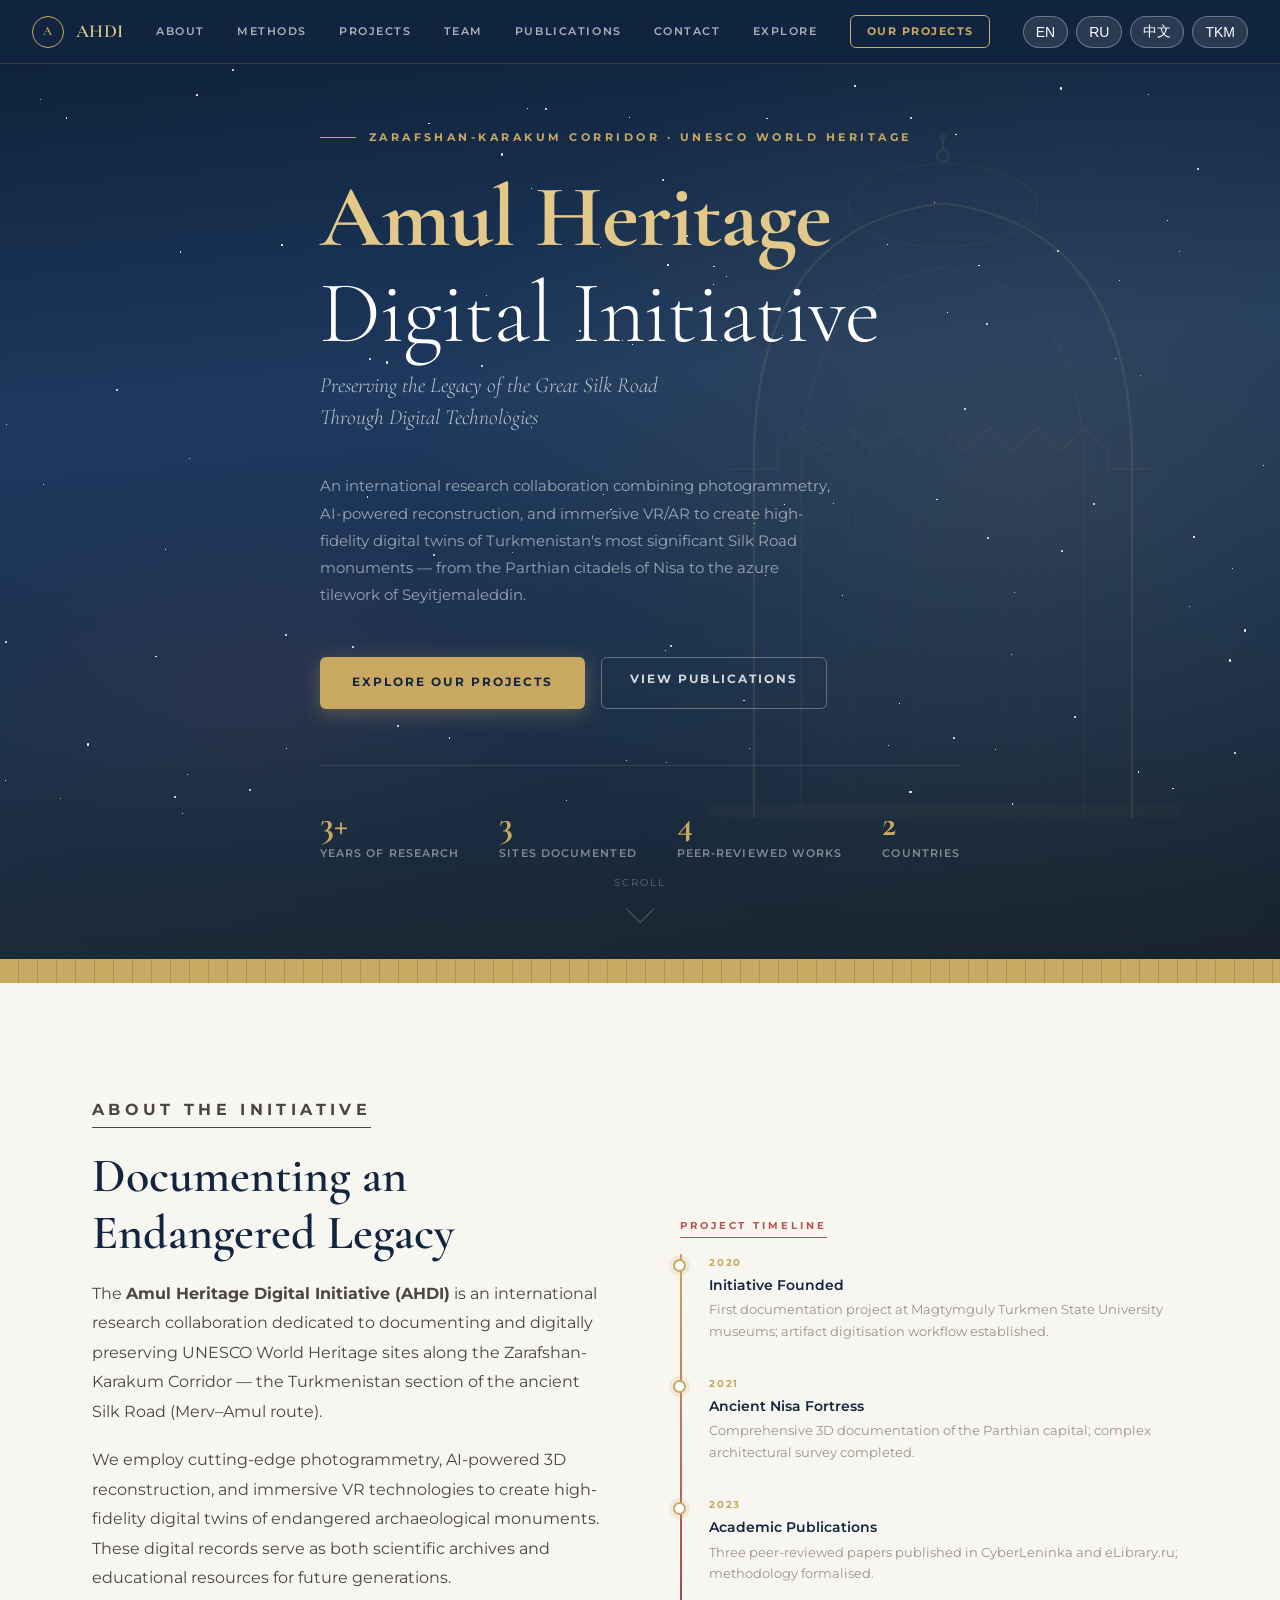
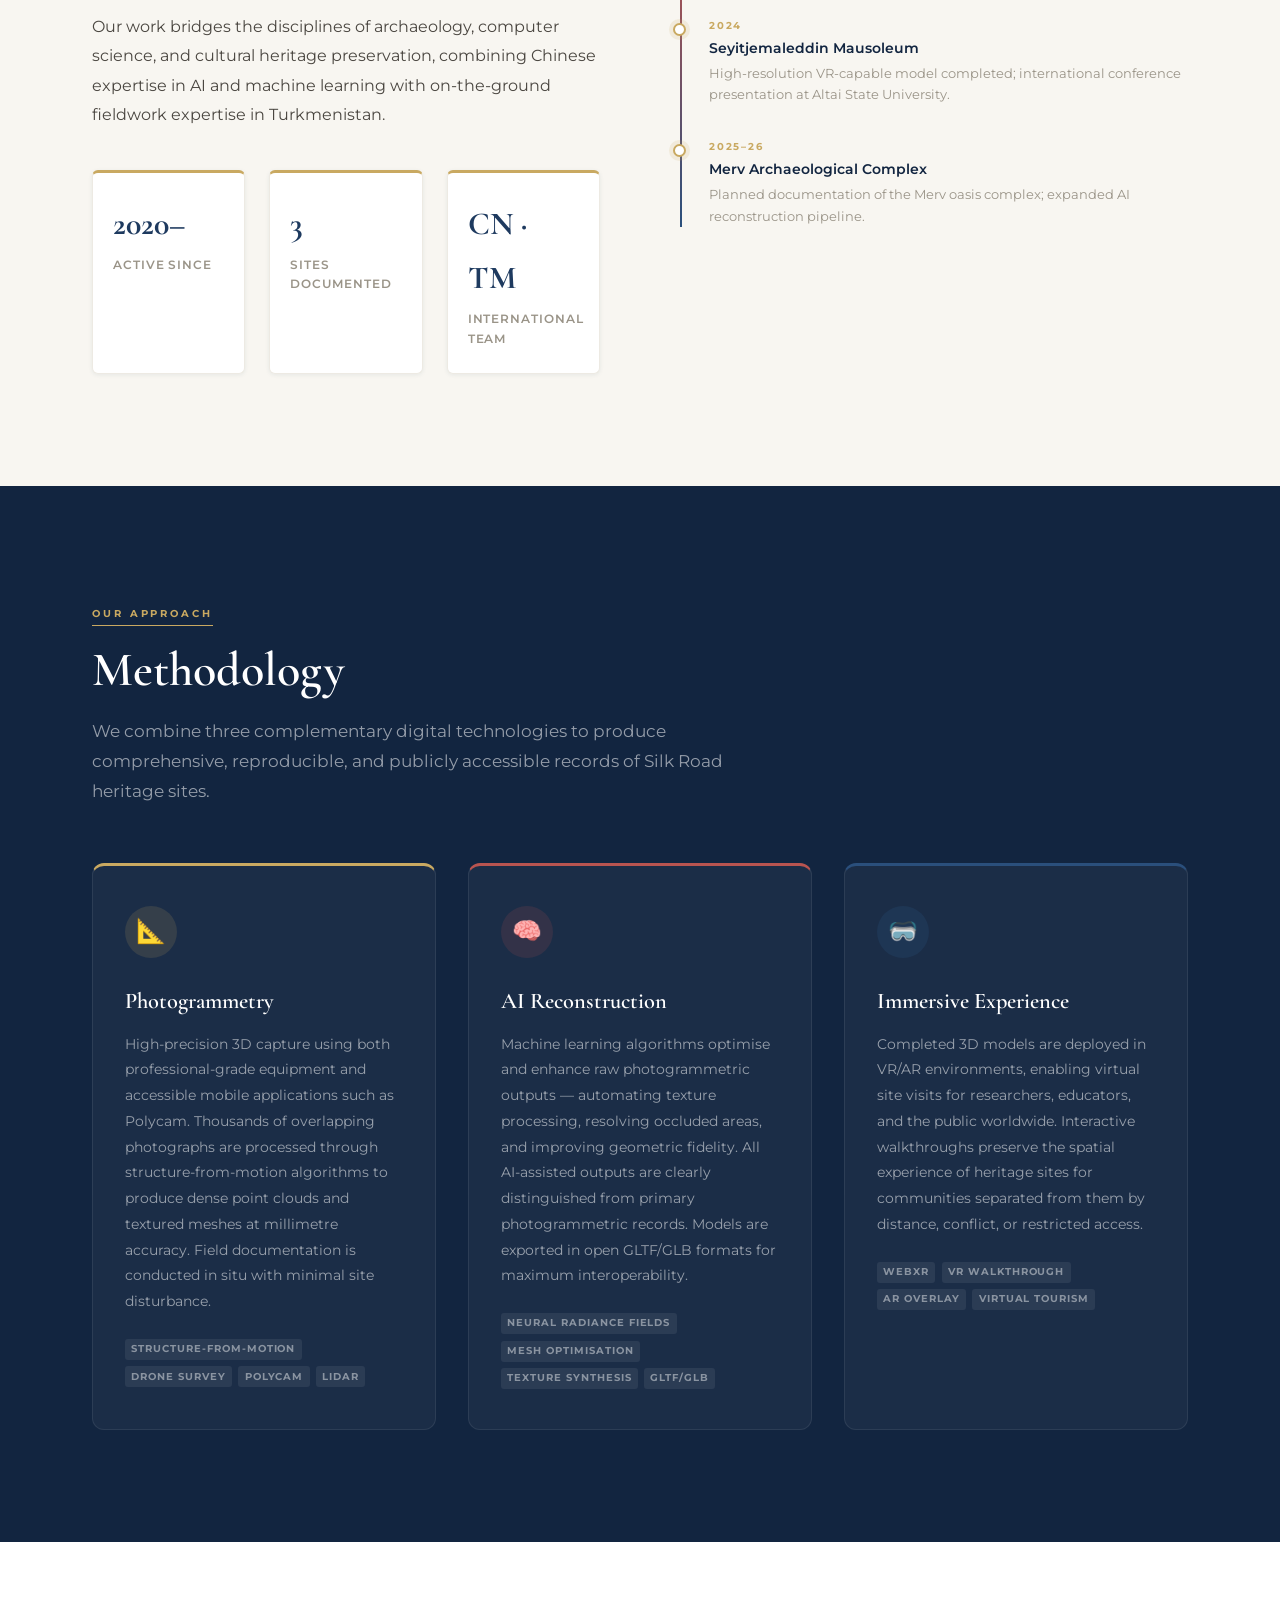
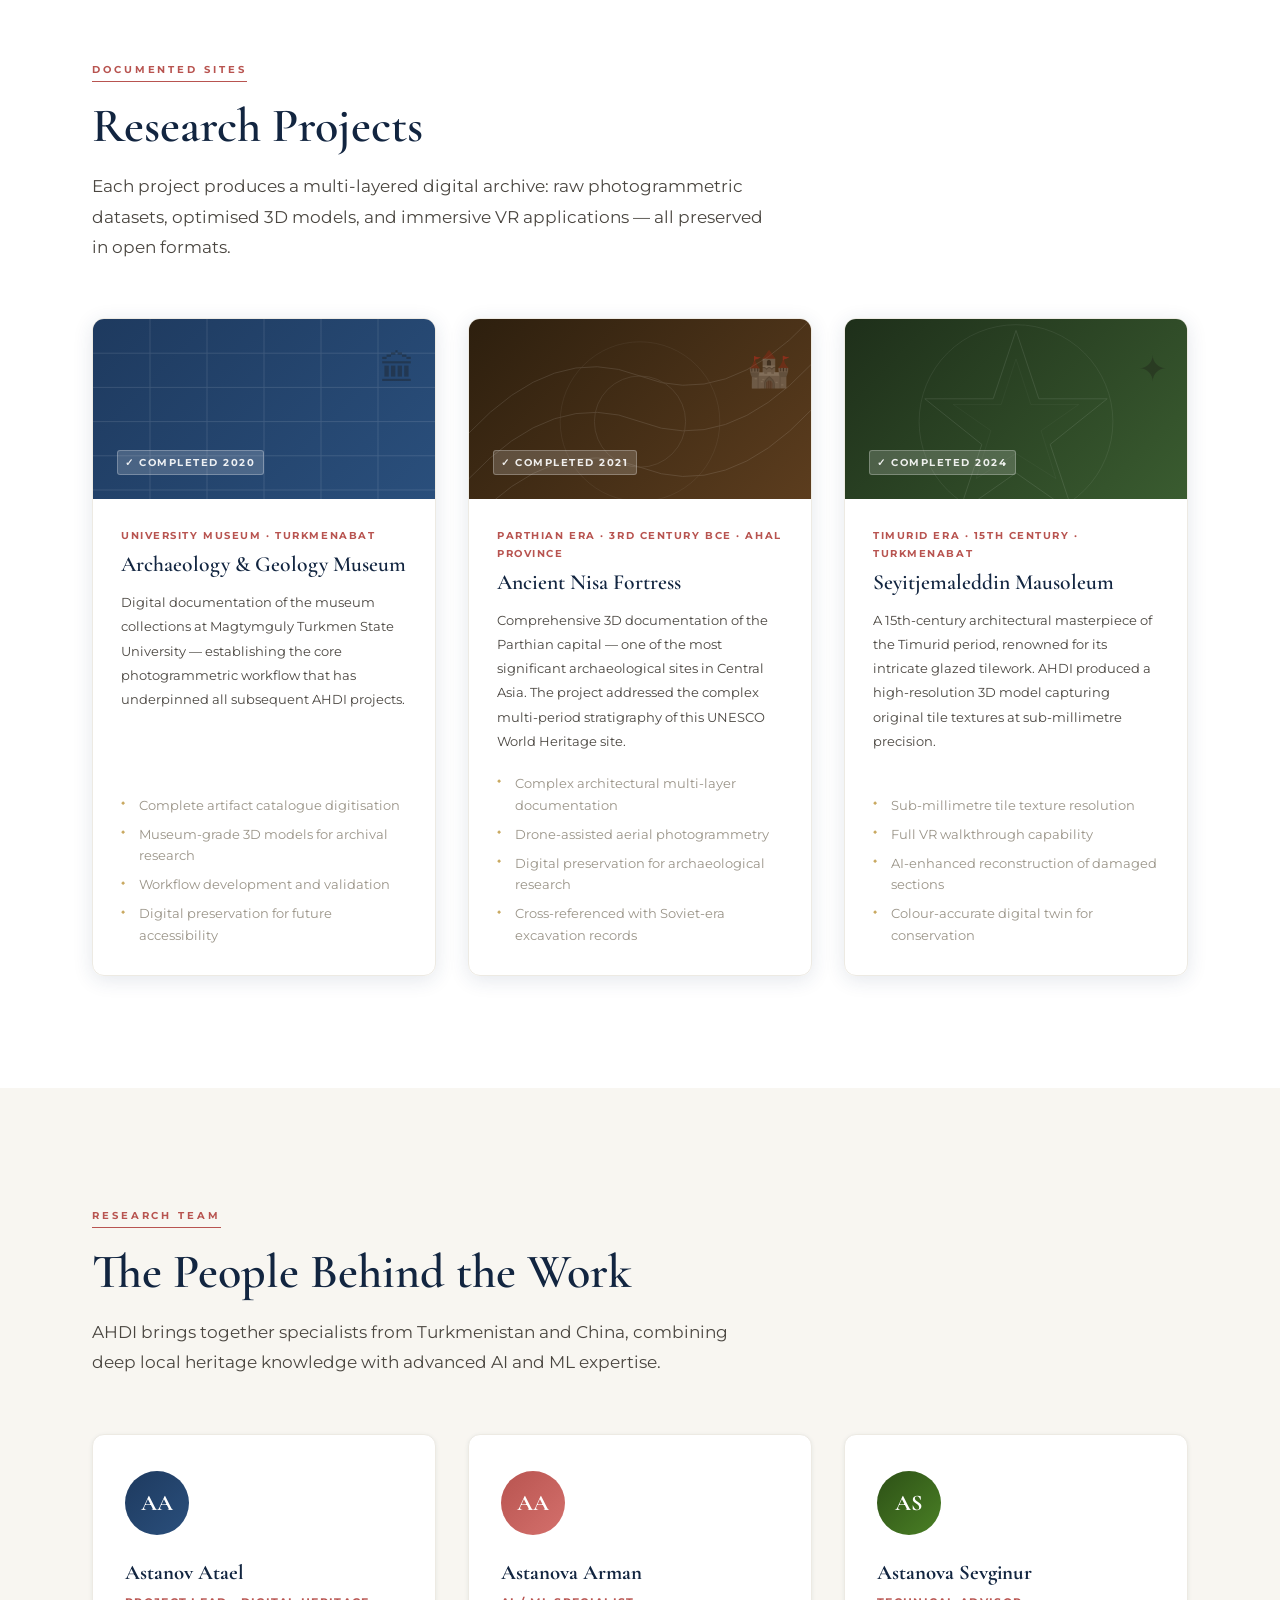
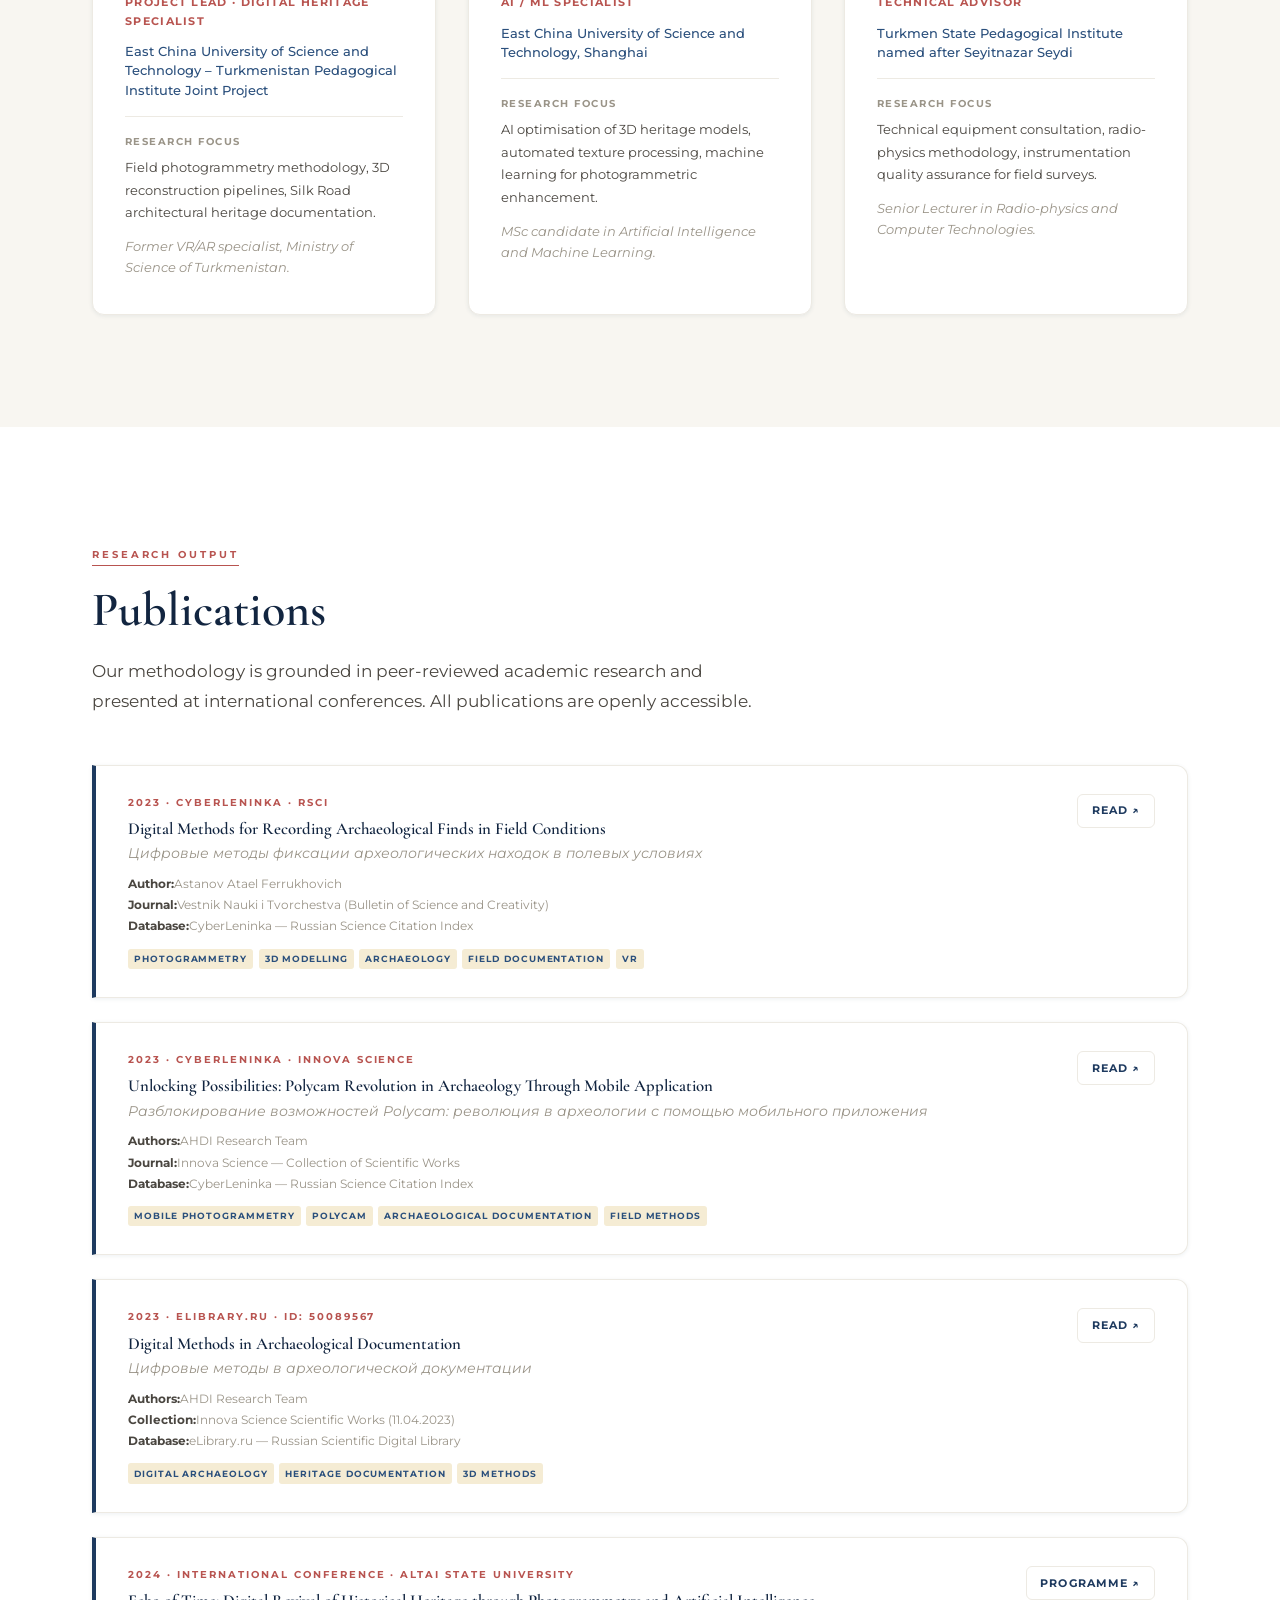
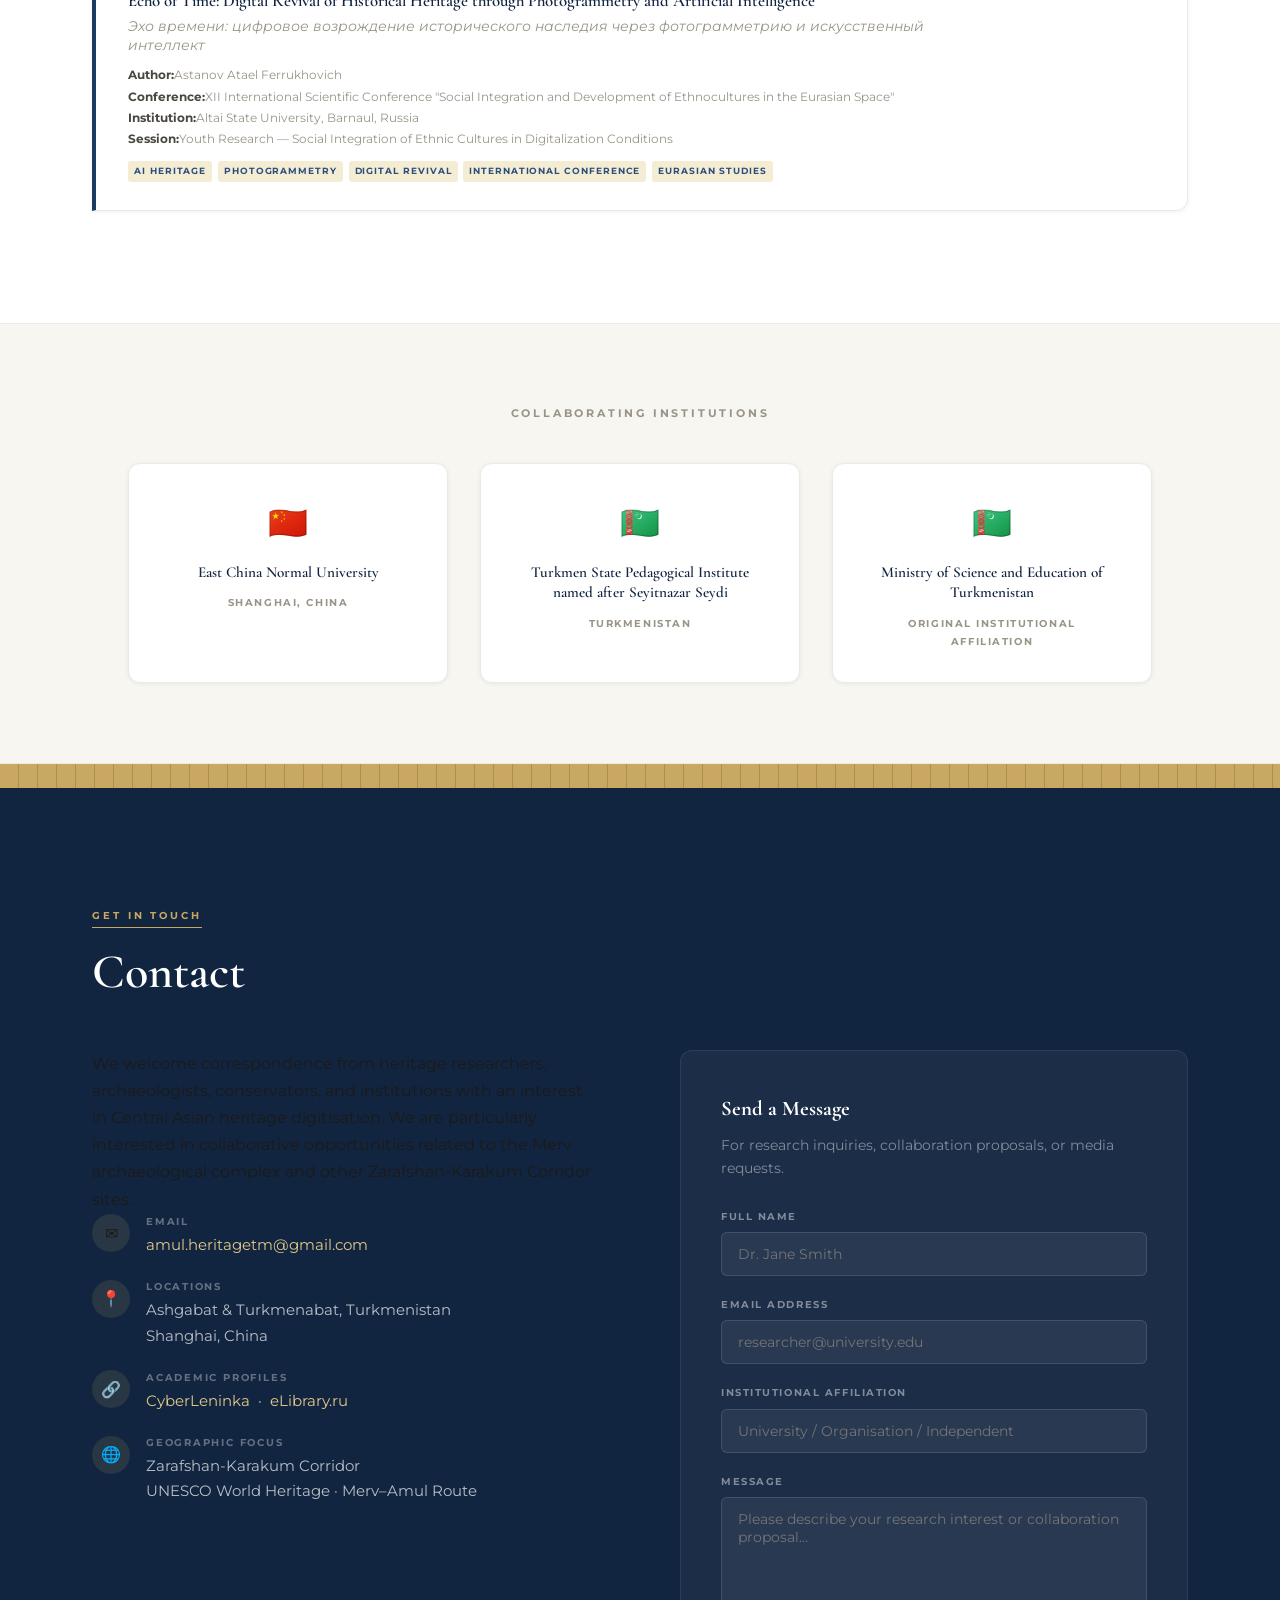
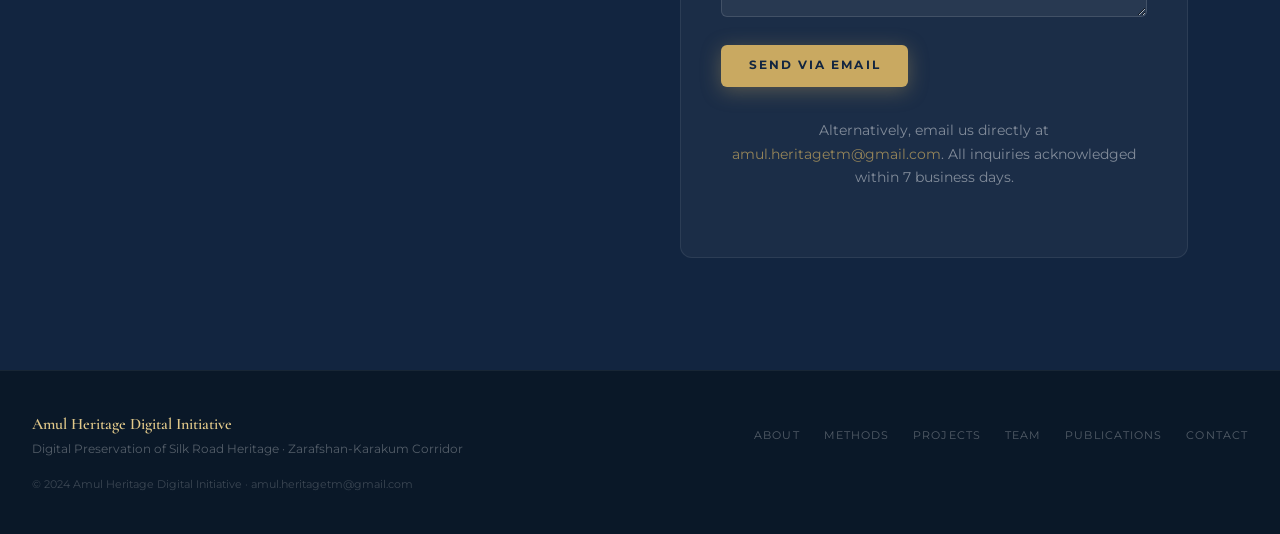
==== commit 4b1dae3f: "push" ====
--- a/index.html
+++ b/index.html
@@ -745,26 +745,28 @@
       : 'rgba(18,37,64,0.96)';
   },{passive:true});
 })();
-</script>
-
-<!-- Link to external language JS file -->
-<script src="js/lang.js"></script>
-<!-- Mobile dropdown toggle -->
-<script>
+/// Fix dropdown menu for mobile devices
 (function() {
-  // Fix dropdown for mobile devices
-  if (window.innerWidth <= 860) {
-    const dropdowns = document.querySelectorAll('.dropdown');
-    dropdowns.forEach(dropdown => {
-      const trigger = dropdown.querySelector('.dropdown-trigger');
-      if (trigger) {
-        trigger.addEventListener('click', function(e) {
-          e.preventDefault();
-          dropdown.classList.toggle('active');
-        });
-      }
-    });
+  function fixDropdown() {
+    if (window.innerWidth <= 860) {
+      const dropdowns = document.querySelectorAll('.dropdown');
+      dropdowns.forEach(dropdown => {
+        const trigger = dropdown.querySelector('.dropdown-trigger');
+        if (trigger && !trigger.hasAttribute('data-mobile-fixed')) {
+          trigger.setAttribute('data-mobile-fixed', 'true');
+          trigger.addEventListener('click', function(e) {
+            e.preventDefault();
+            e.stopPropagation();
+            dropdown.classList.toggle('active');
+          });
+        }
+      });
+    }
   }
+  
+  // Run on load and resize
+  fixDropdown();
+  window.addEventListener('resize', fixDropdown);
 })();
 </script>
 </body>
--- a/css/style.css
+++ b/css/style.css
@@ -1226,4 +1226,59 @@
   .dropdown-trigger {
     pointer-events: auto;
   }
+}
+/* ═══════════════════════════════════════════════
+   FIX FOR DROPDOWN & NAVIGATION VISIBILITY
+═══════════════════════════════════════════════ */
+
+/* Fix z-index issues */
+#nav {
+  z-index: 2000 !important;
+}
+
+.dropdown-menu {
+  z-index: 2001 !important;
+  background: rgba(18, 37, 64, 0.98) !important;
+  backdrop-filter: blur(12px);
+}
+
+/* Hero elements - keep behind nav */
+.hero-sky,
+.hero-dunes,
+.hero-stars,
+.hero-arch-wrap {
+  z-index: 0 !important;
+}
+
+.hero-content {
+  position: relative;
+  z-index: 5 !important;
+}
+
+/* Fix Explore Projects button overlapping text */
+.nav-cta {
+  white-space: nowrap;
+}
+
+@media (max-width: 860px) {
+  .nav-cta {
+    white-space: normal;
+    font-size: 0.6rem;
+    padding: 0.5rem 1rem;
+  }
+  
+  /* Fix dropdown on mobile */
+  .dropdown-menu {
+    position: static;
+    background: rgba(255, 255, 255, 0.08);
+    border: none;
+    padding-left: 1.5rem;
+    margin-top: 0.5rem;
+  }
+  
+  /* Ensure all links are clickable */
+  .dropdown-menu a {
+    padding: 0.6rem 1rem;
+    display: block;
+  }
 }
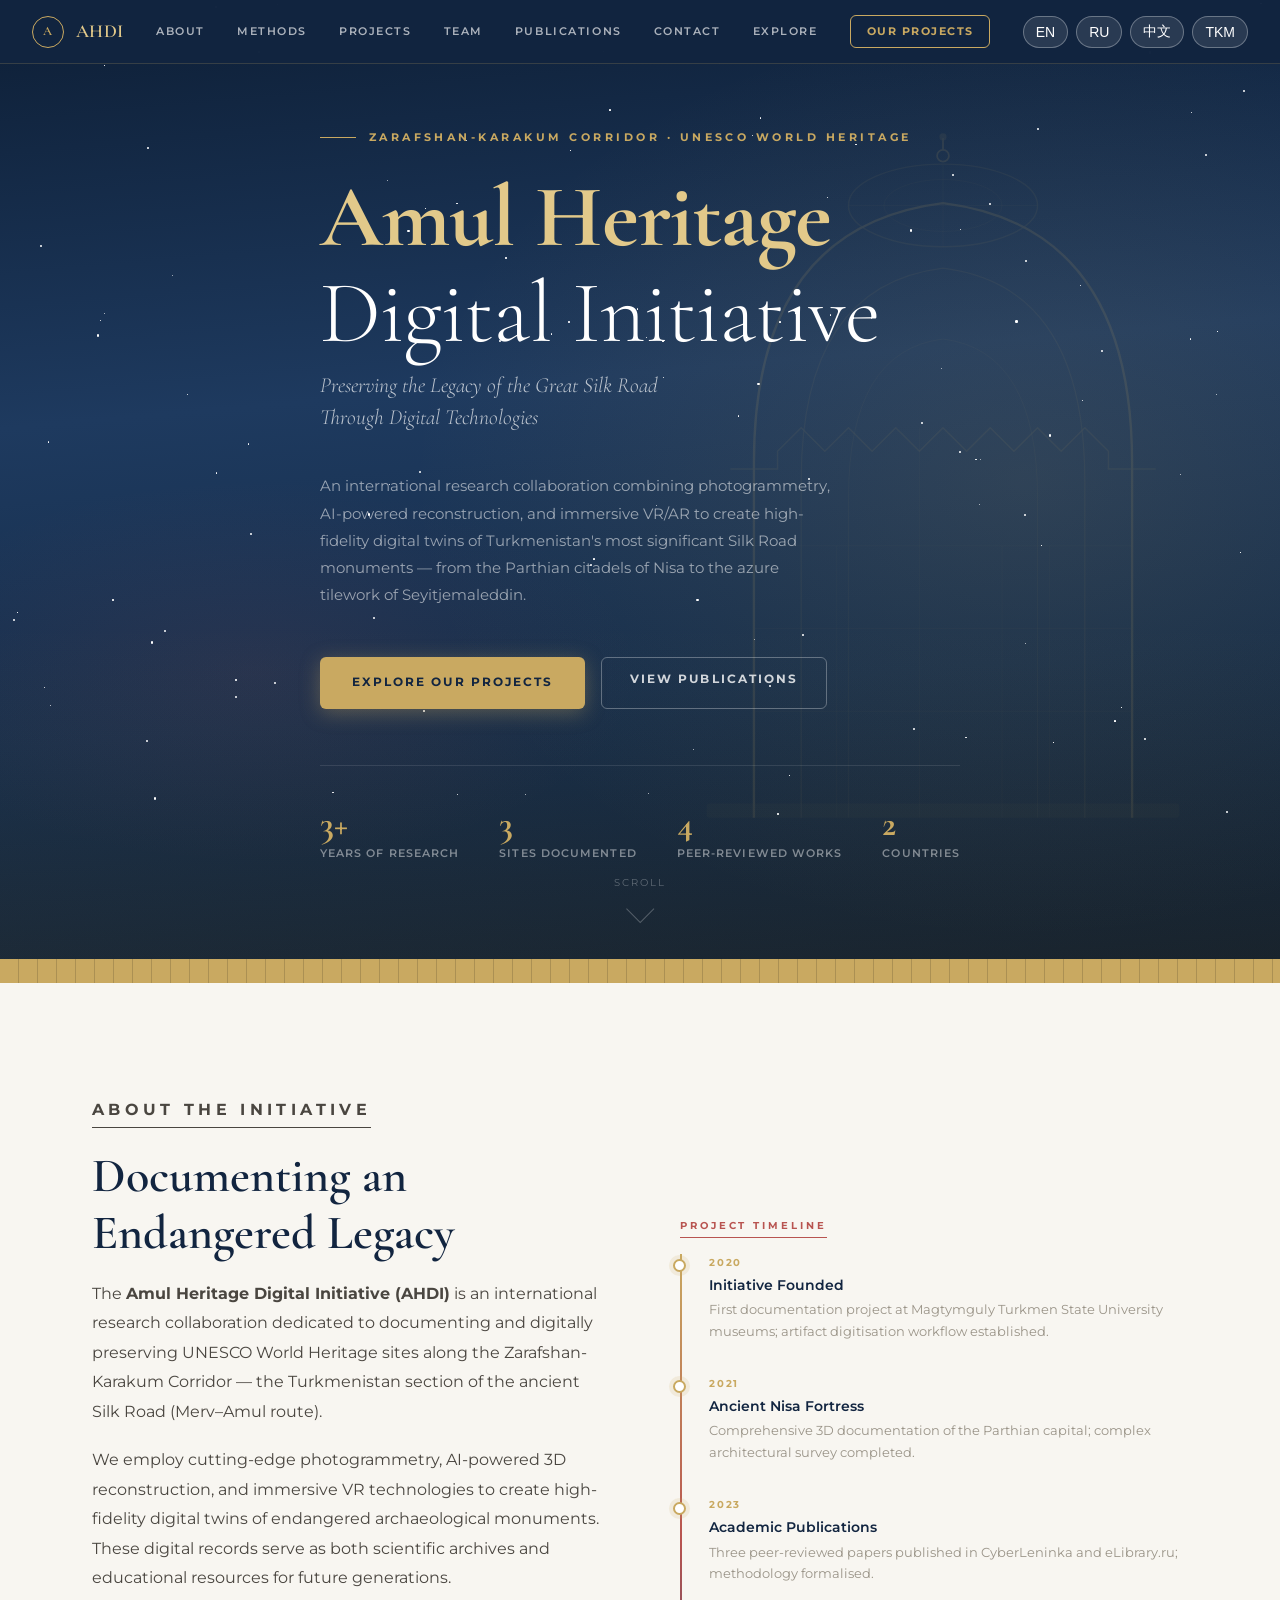
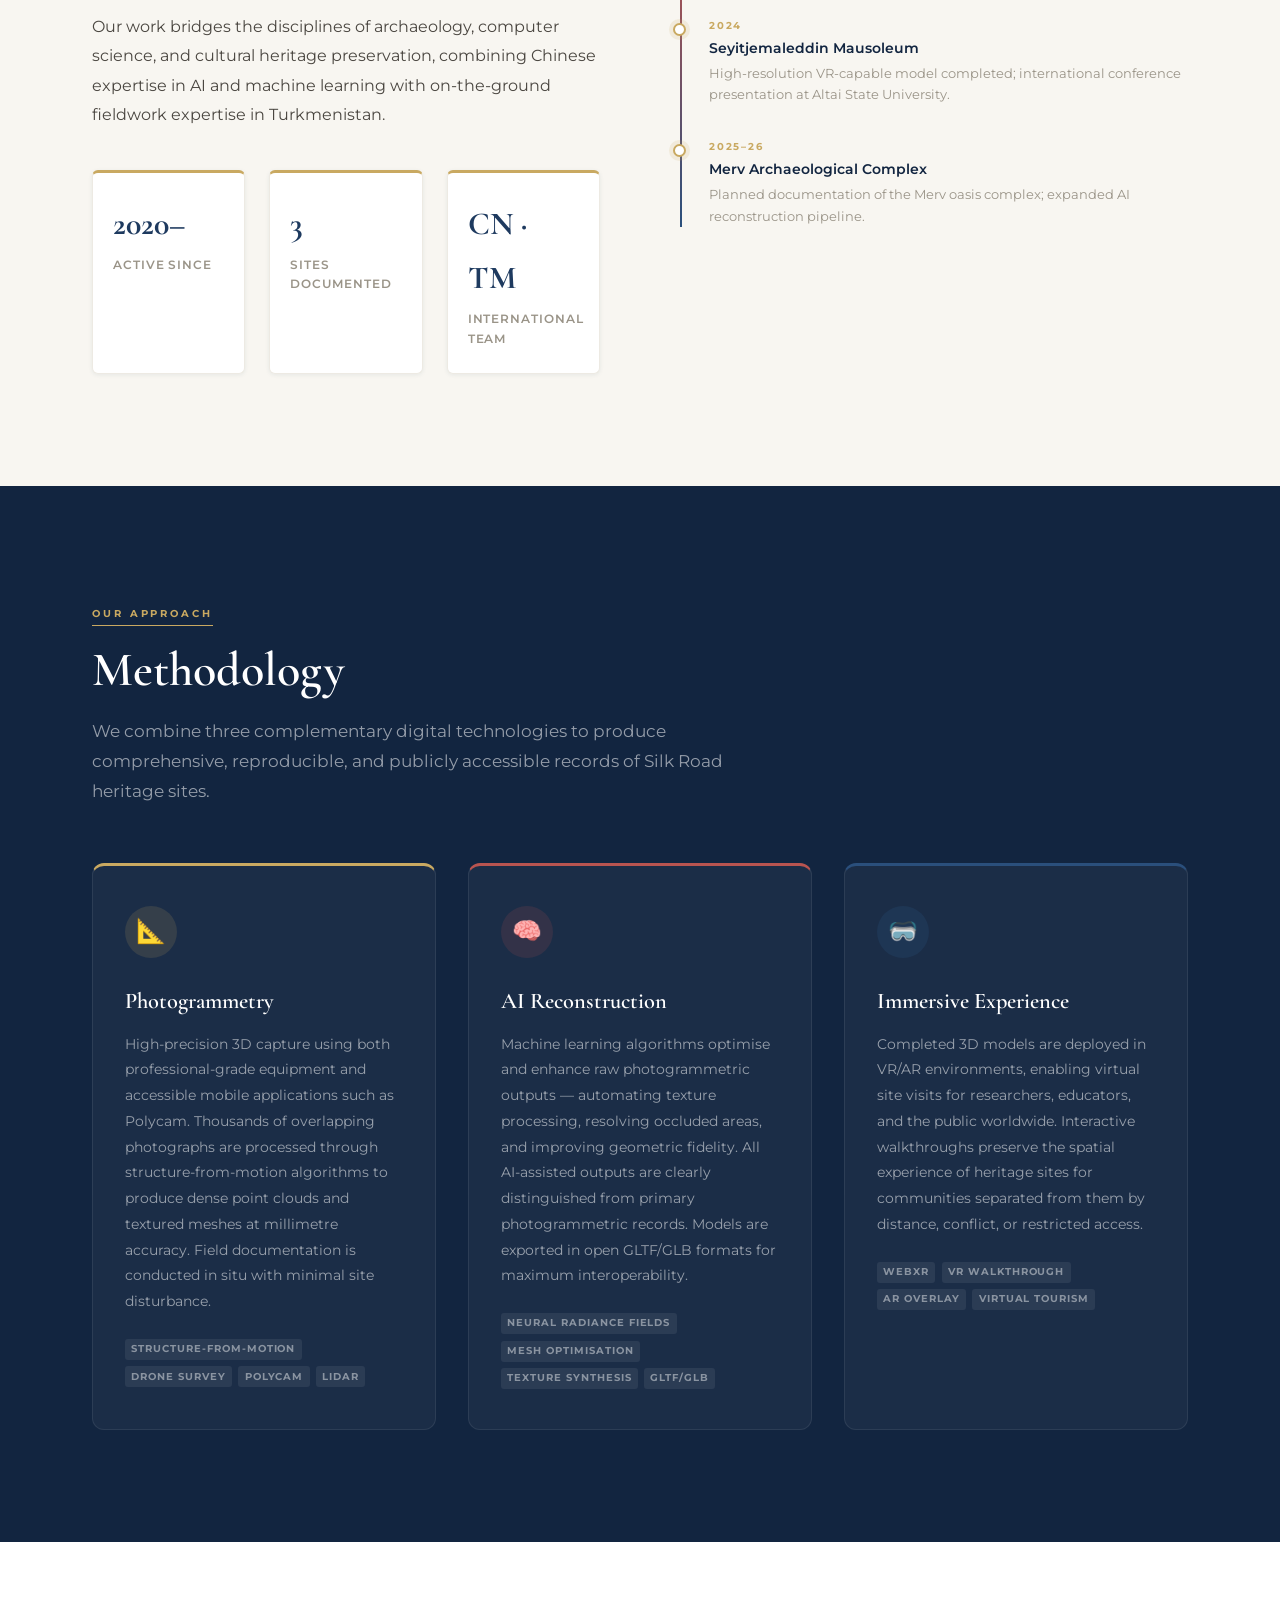
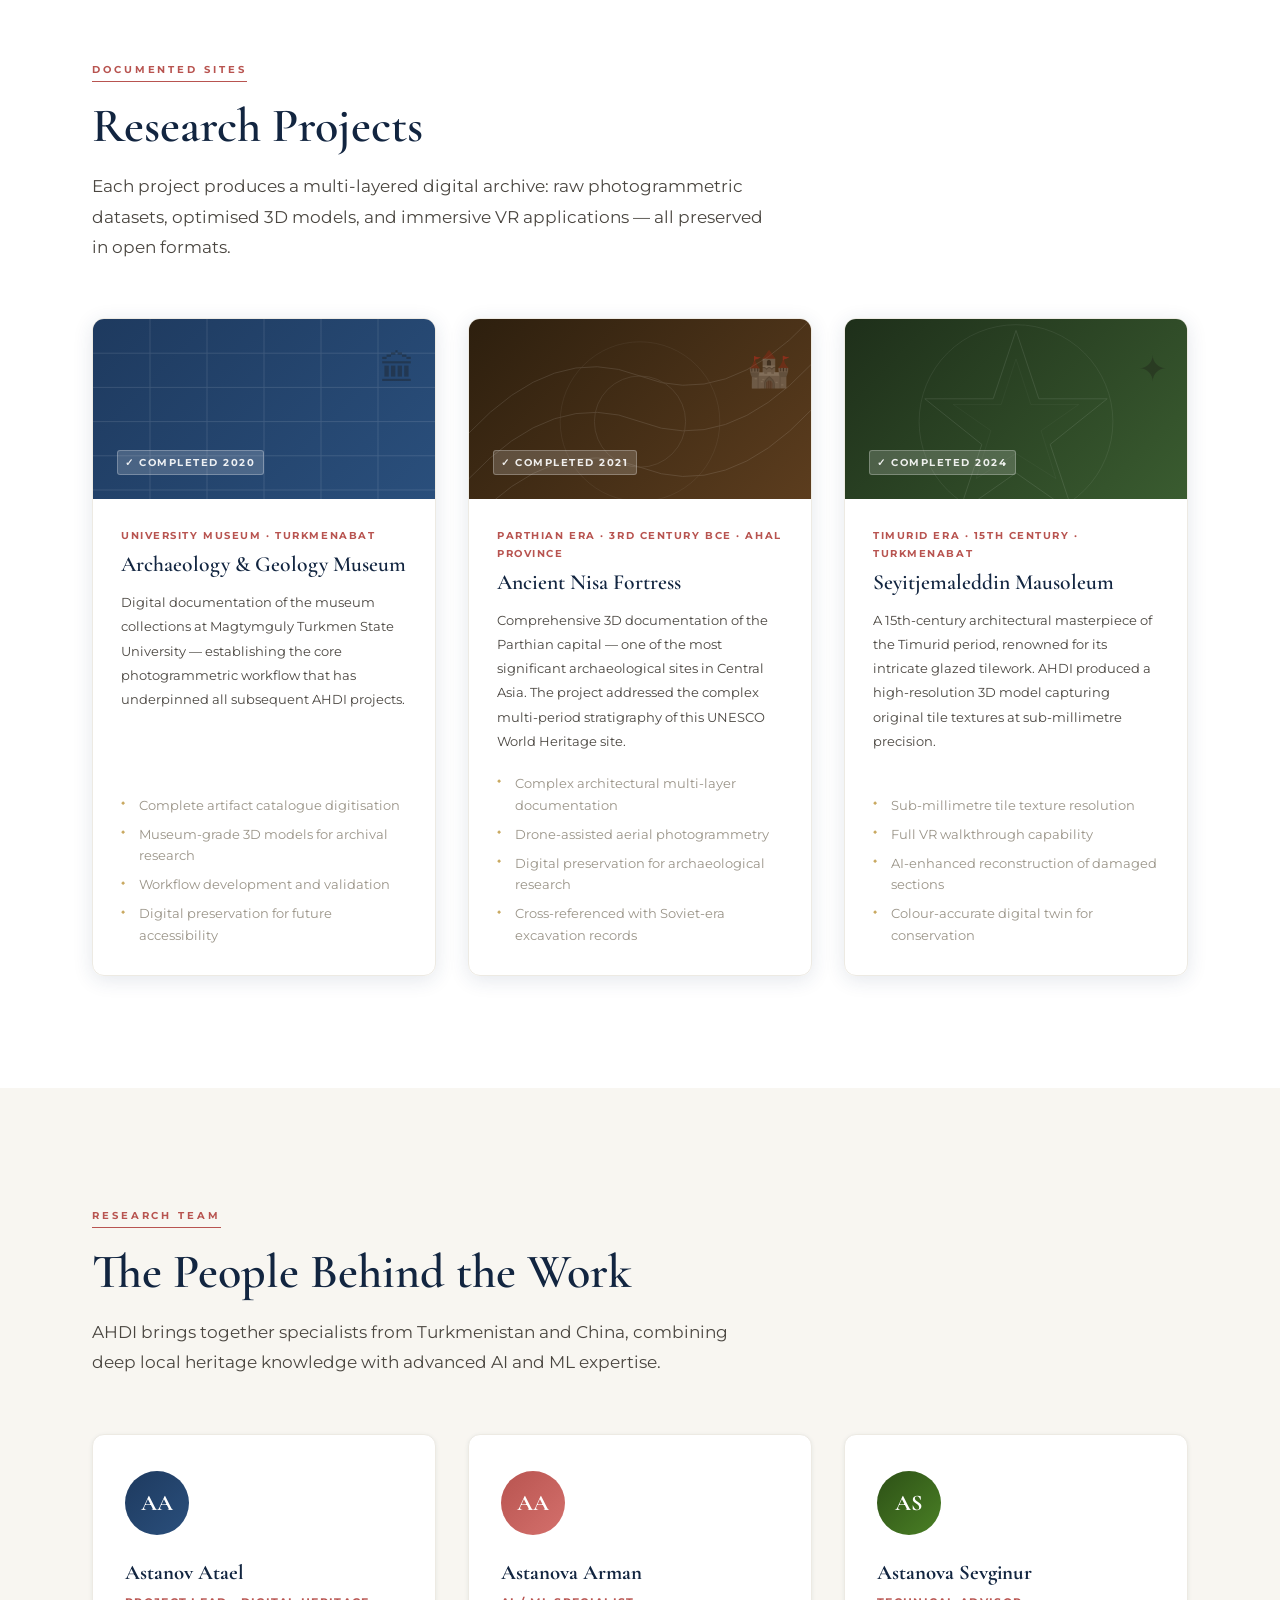
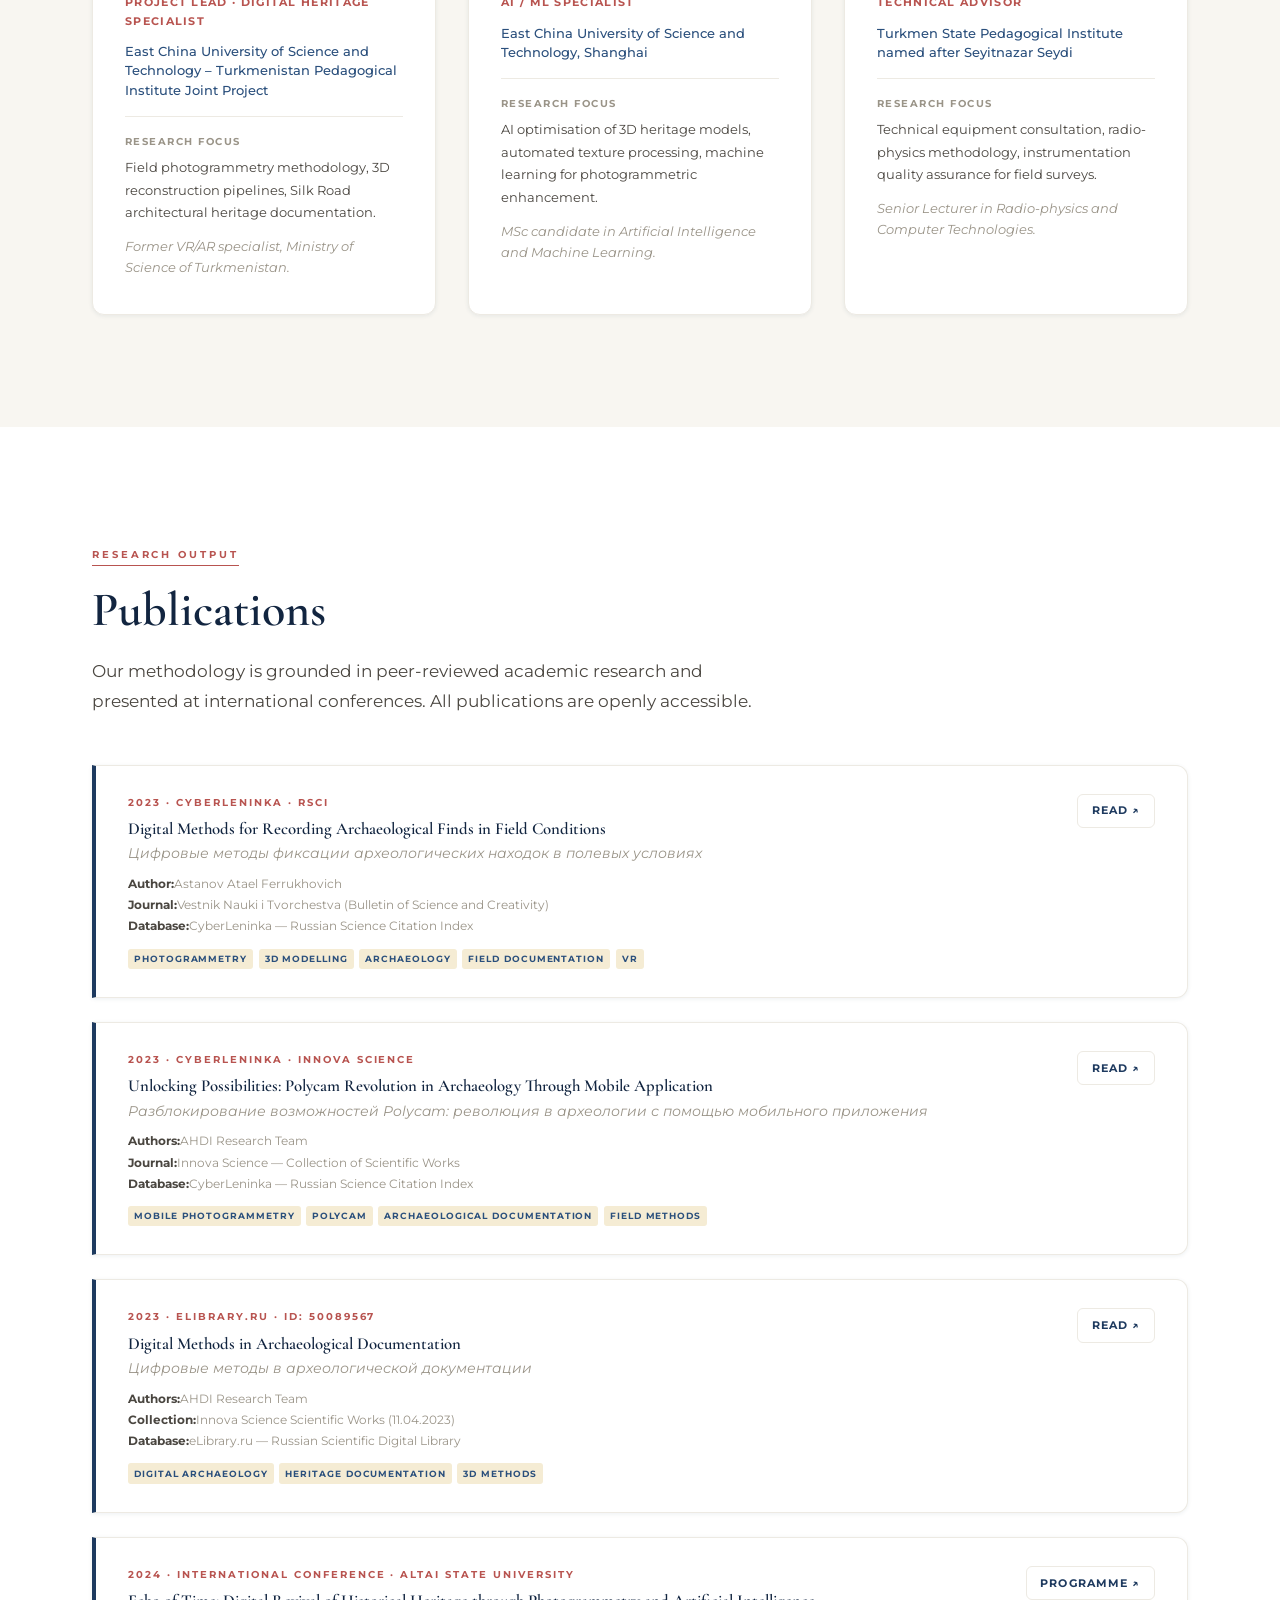
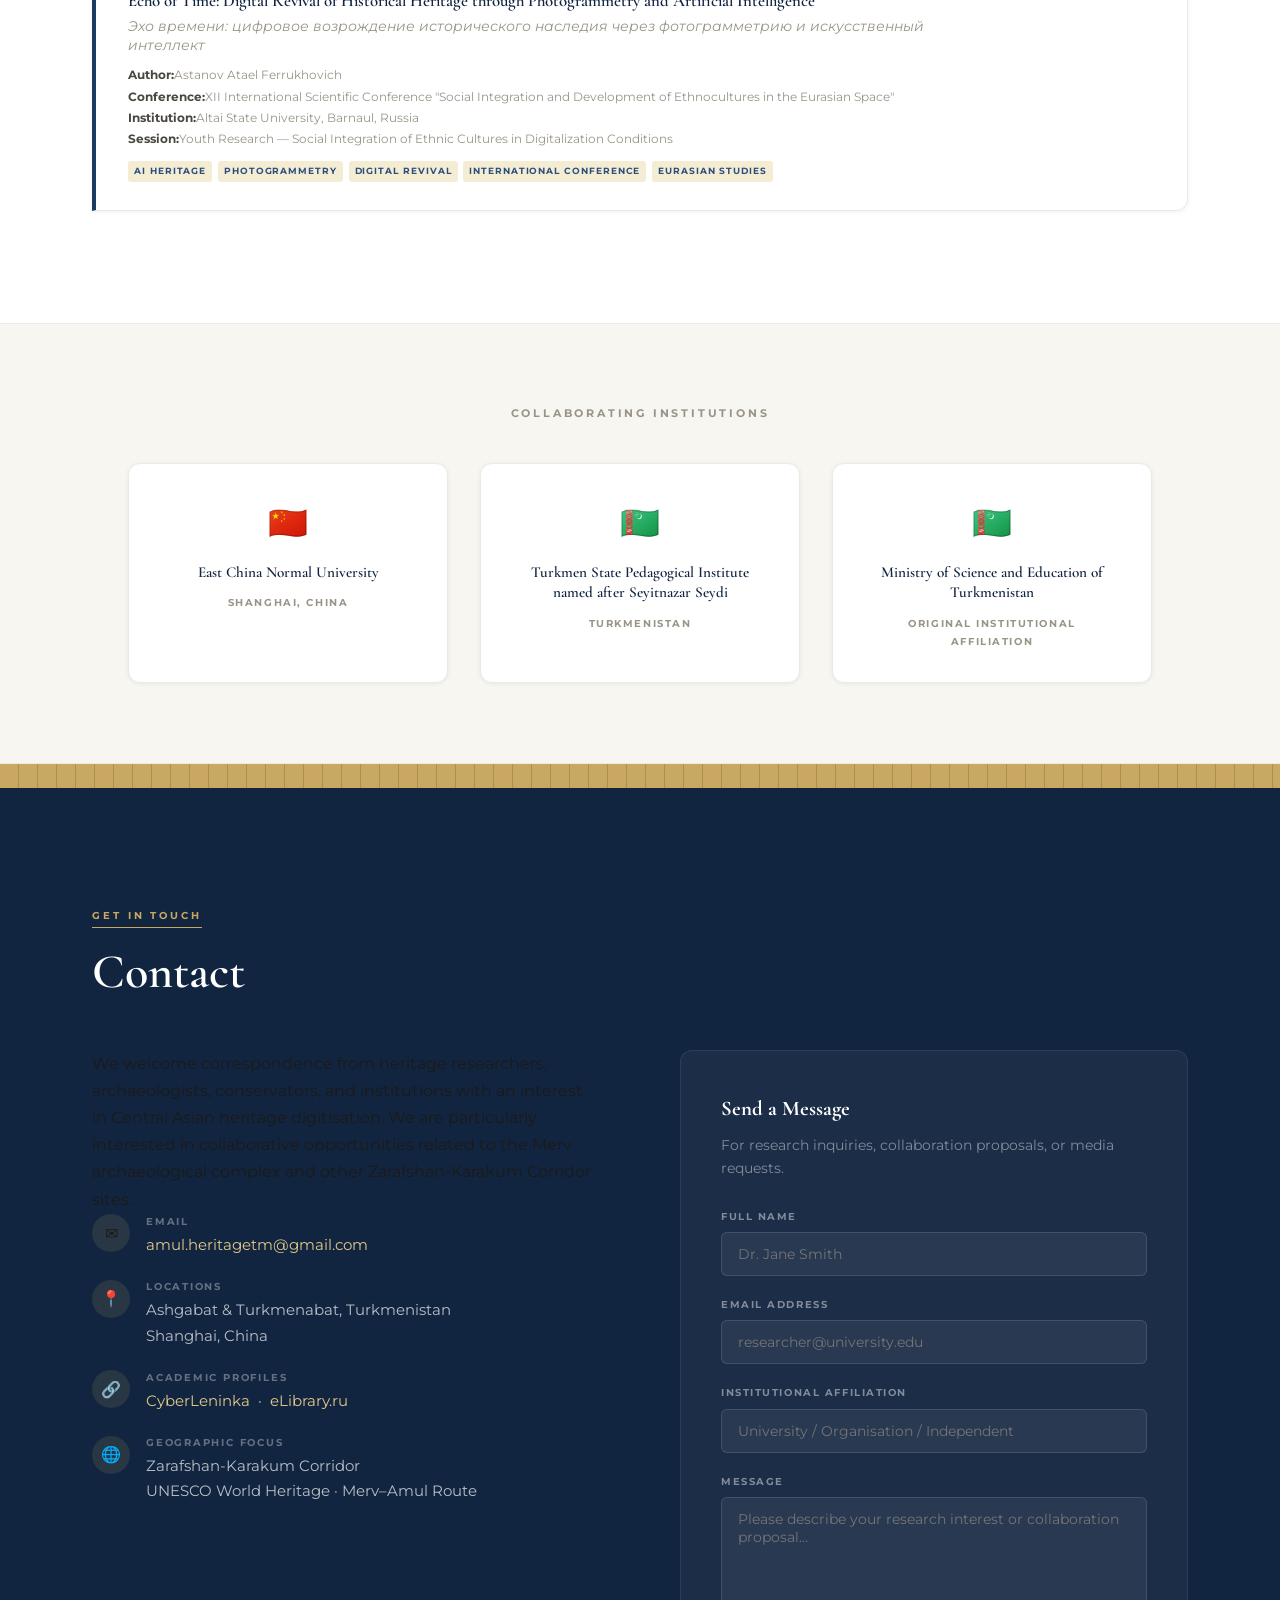
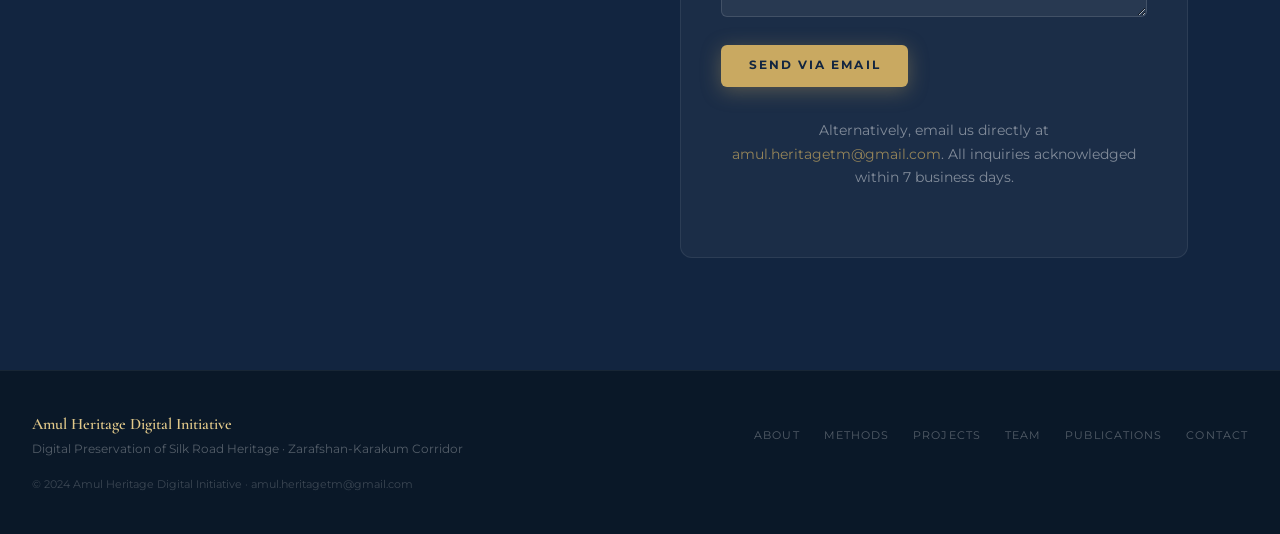
==== commit 574bd4ef: "push" ====
--- a/index.html
+++ b/index.html
@@ -35,7 +35,7 @@
         <ul class="dropdown-menu">
             <li><a href="about.html" data-i18n="nav.aboutUs">📖 About Us</a></li>
             <li><a href="tools.html" data-i18n="nav.tools">🛠️ Tools</a></li>
-            <li><a href="3d-future.html" datai18n="nav.constructor">🏛️ 3D Constructor</a></li>
+            <li><a href="3d-future.html" data-i18n="nav.constructor">🏛️ 3D Constructor</a></li>
         </ul>
     </li>
 </ul>
@@ -748,8 +748,10 @@
 /// Fix dropdown menu for mobile devices
 (function() {
   function fixDropdown() {
+    const dropdowns = document.querySelectorAll('.dropdown');
+    
     if (window.innerWidth <= 860) {
-      const dropdowns = document.querySelectorAll('.dropdown');
+      // Mobile: Add click handlers for dropdowns
       dropdowns.forEach(dropdown => {
         const trigger = dropdown.querySelector('.dropdown-trigger');
         if (trigger && !trigger.hasAttribute('data-mobile-fixed')) {
@@ -761,10 +763,14 @@
           });
         }
       });
+    } else {
+      // Desktop: Remove active state when resizing to larger screens
+      dropdowns.forEach(dropdown => {
+        dropdown.classList.remove('active');
+      });
     }
   }
   
-  // Run on load and resize
   fixDropdown();
   window.addEventListener('resize', fixDropdown);
 })();
--- a/css/style.css
+++ b/css/style.css
@@ -921,25 +921,7 @@
     color: var(--gold);
 }
 
-/* For mobile devices */
-@media (max-width: 860px) {
-    .dropdown-menu {
-        position: static;
-        background: transparent;
-        border: none;
-        padding-left: 1rem;
-        opacity: 1;
-        visibility: visible;
-        transform: none;
-        display: none;
-    }
-    .dropdown:hover .dropdown-menu {
-        display: block;
-    }
-    .dropdown-trigger {
-        pointer-events: none;
-    }
-}
+
 /* ═══════════════════════════════════════════════
    MOBILE RESPONSIVE FIXES
 ═══════════════════════════════════════════════ */
@@ -1281,4 +1263,11 @@
     padding: 0.6rem 1rem;
     display: block;
   }
+}
+/* Mobile only - hides "Projects" link, keeps "Explore" dropdown */
+@media (max-width: 860px) {
+  /* Hide the standalone Projects link on mobile only */
+  .nav-links > li:not(.dropdown) a[href="#projects"] {
+    display: none;
+  }
 }
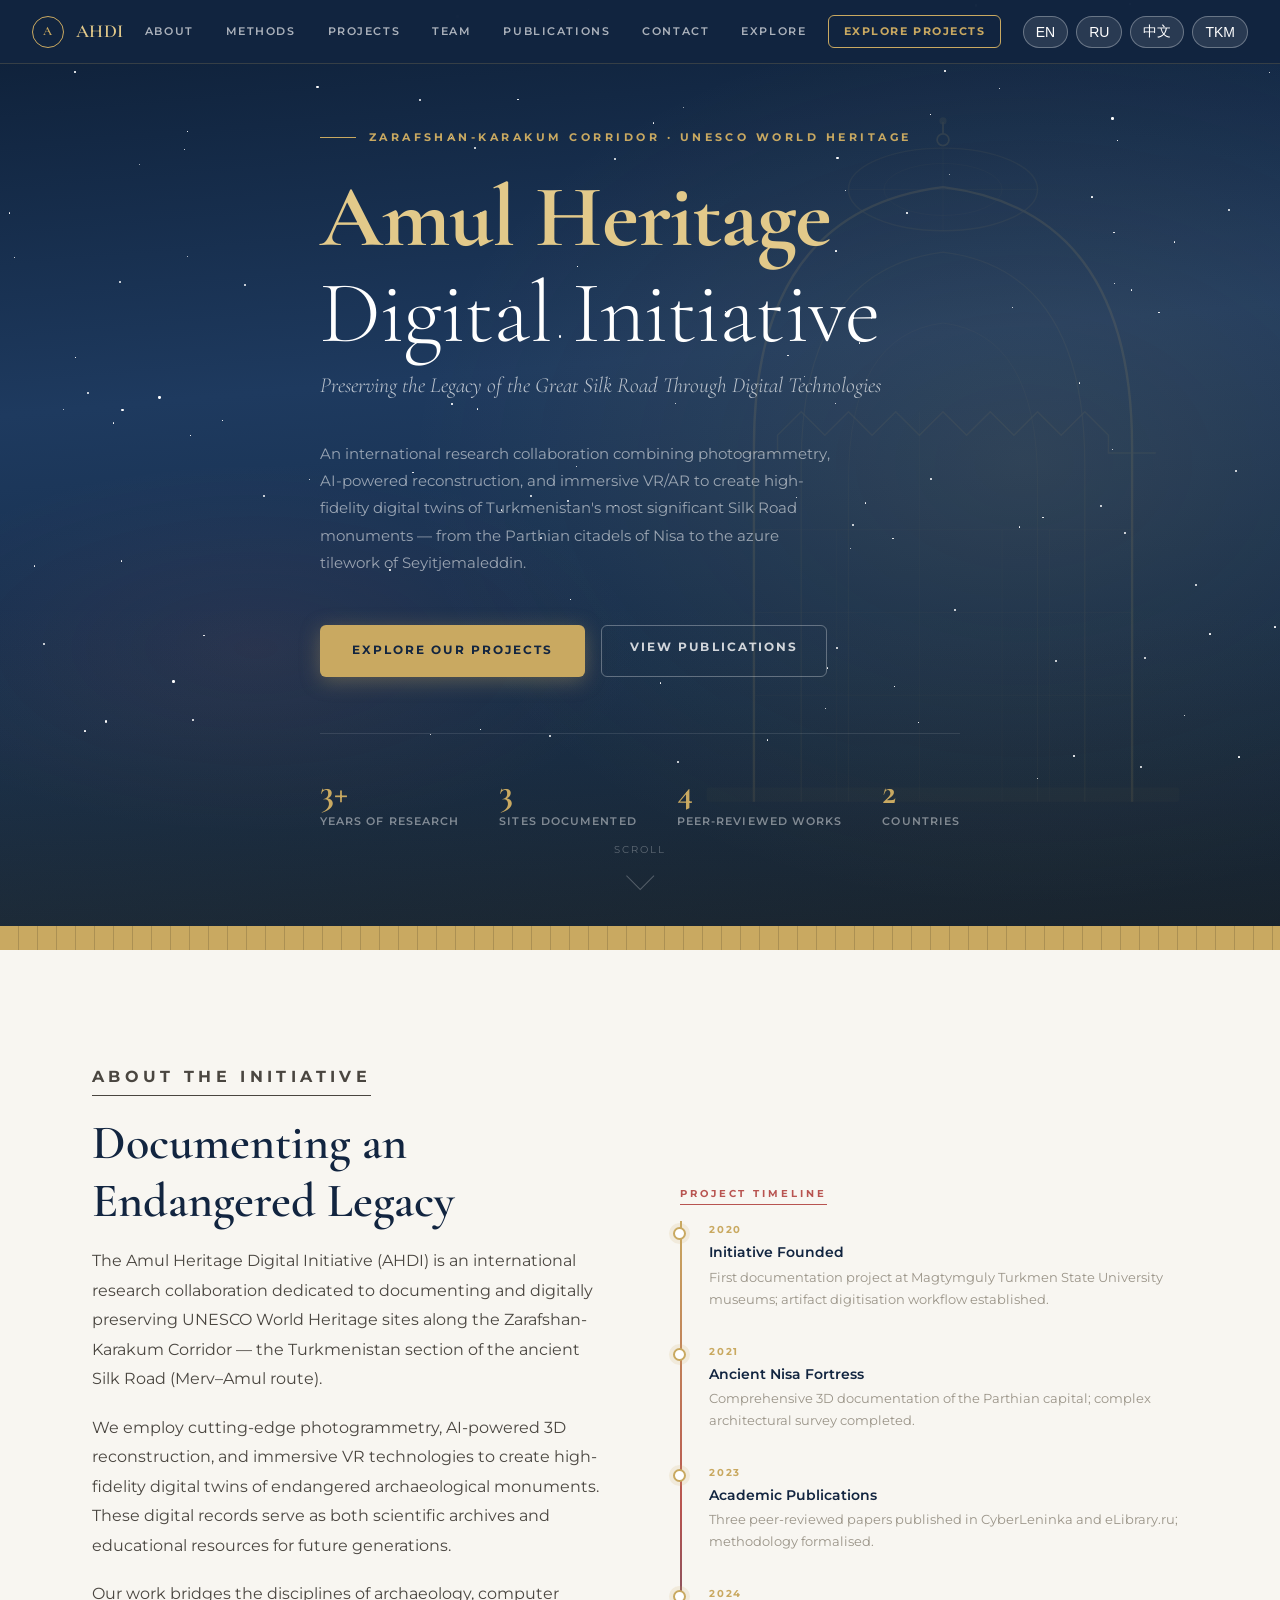
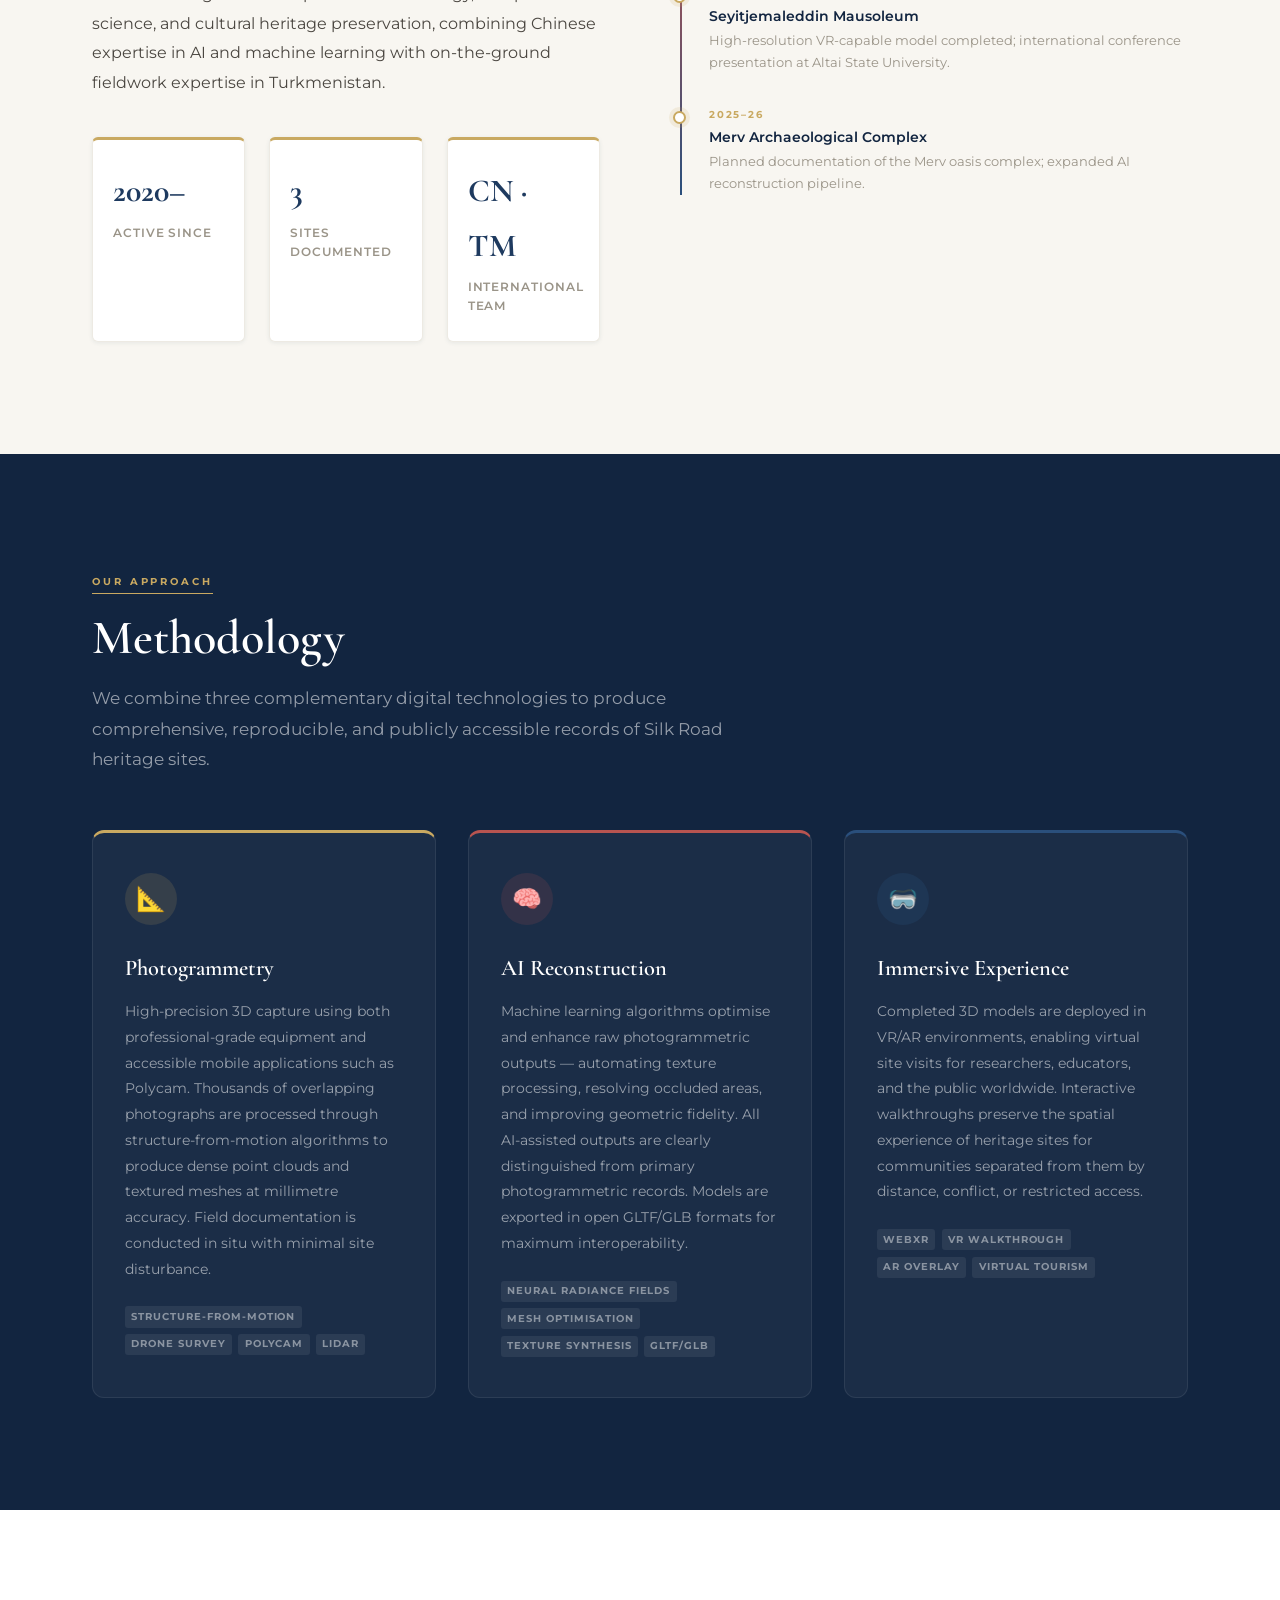
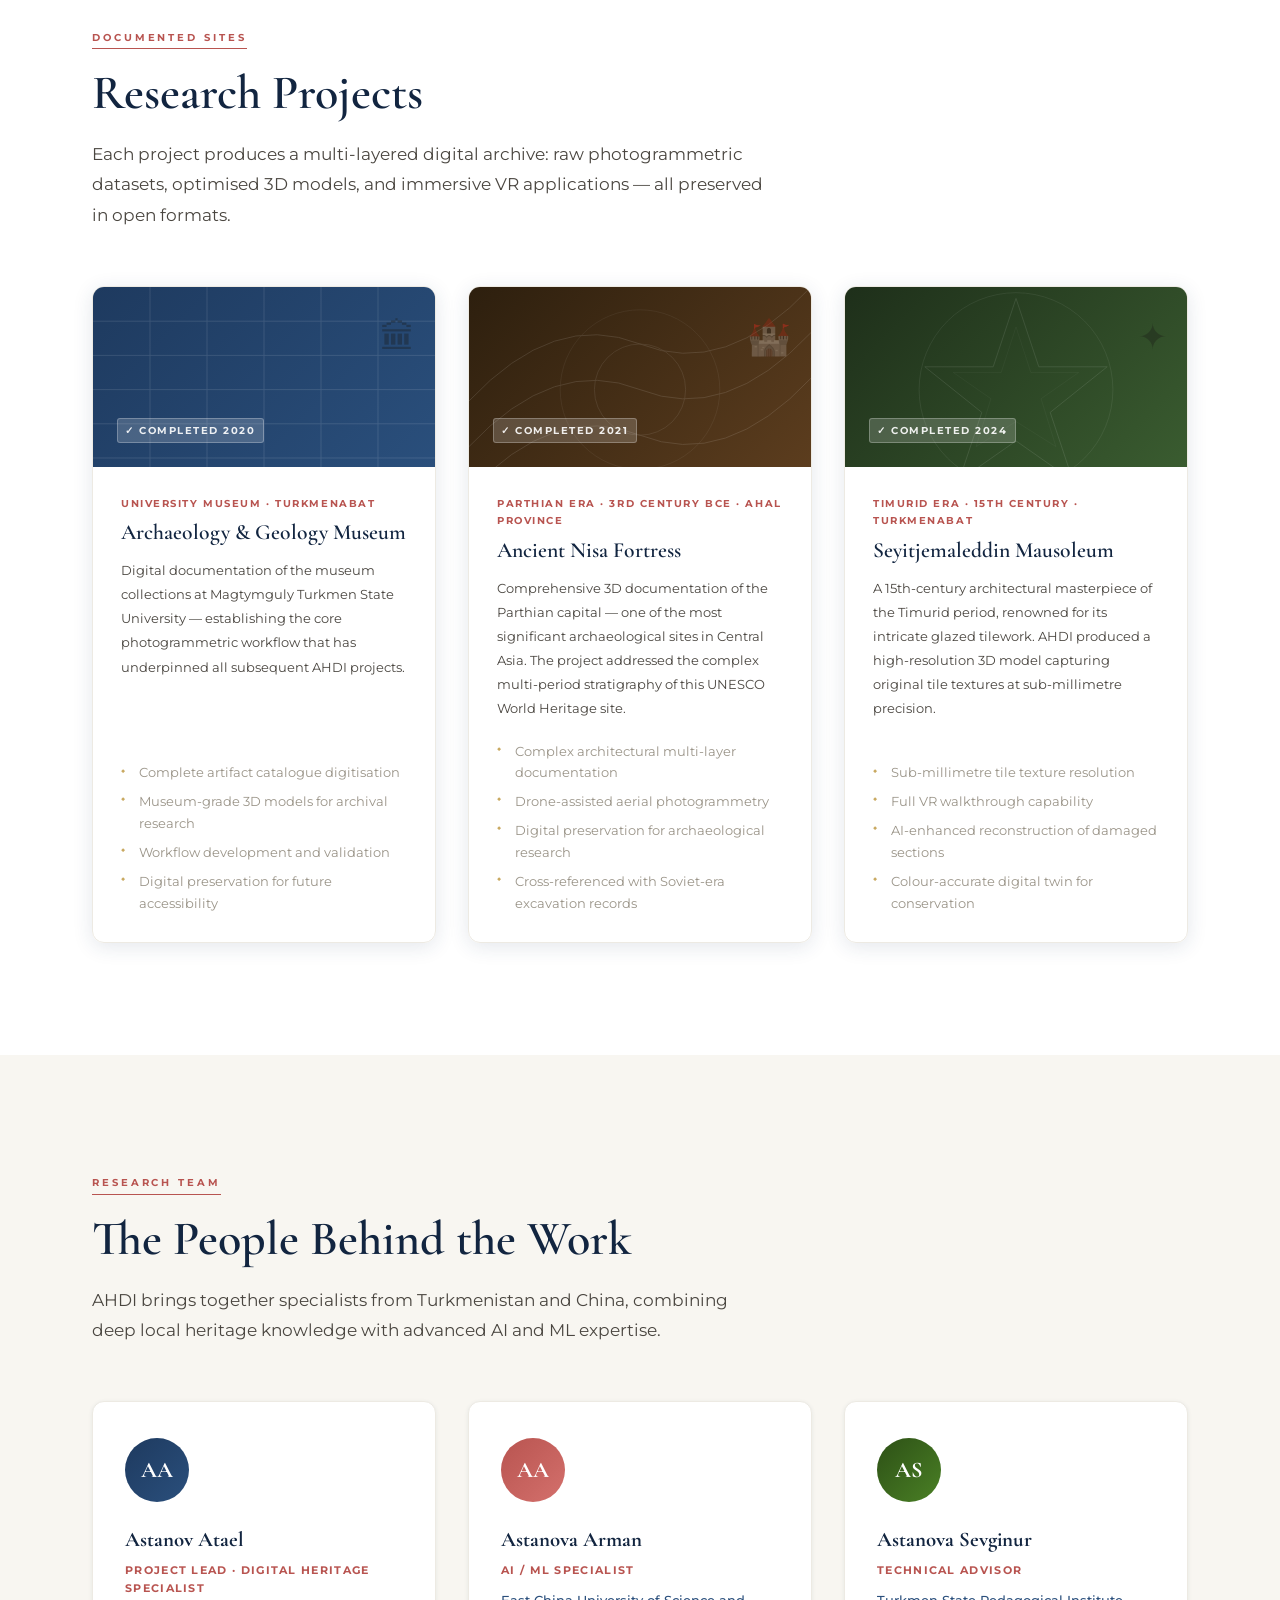
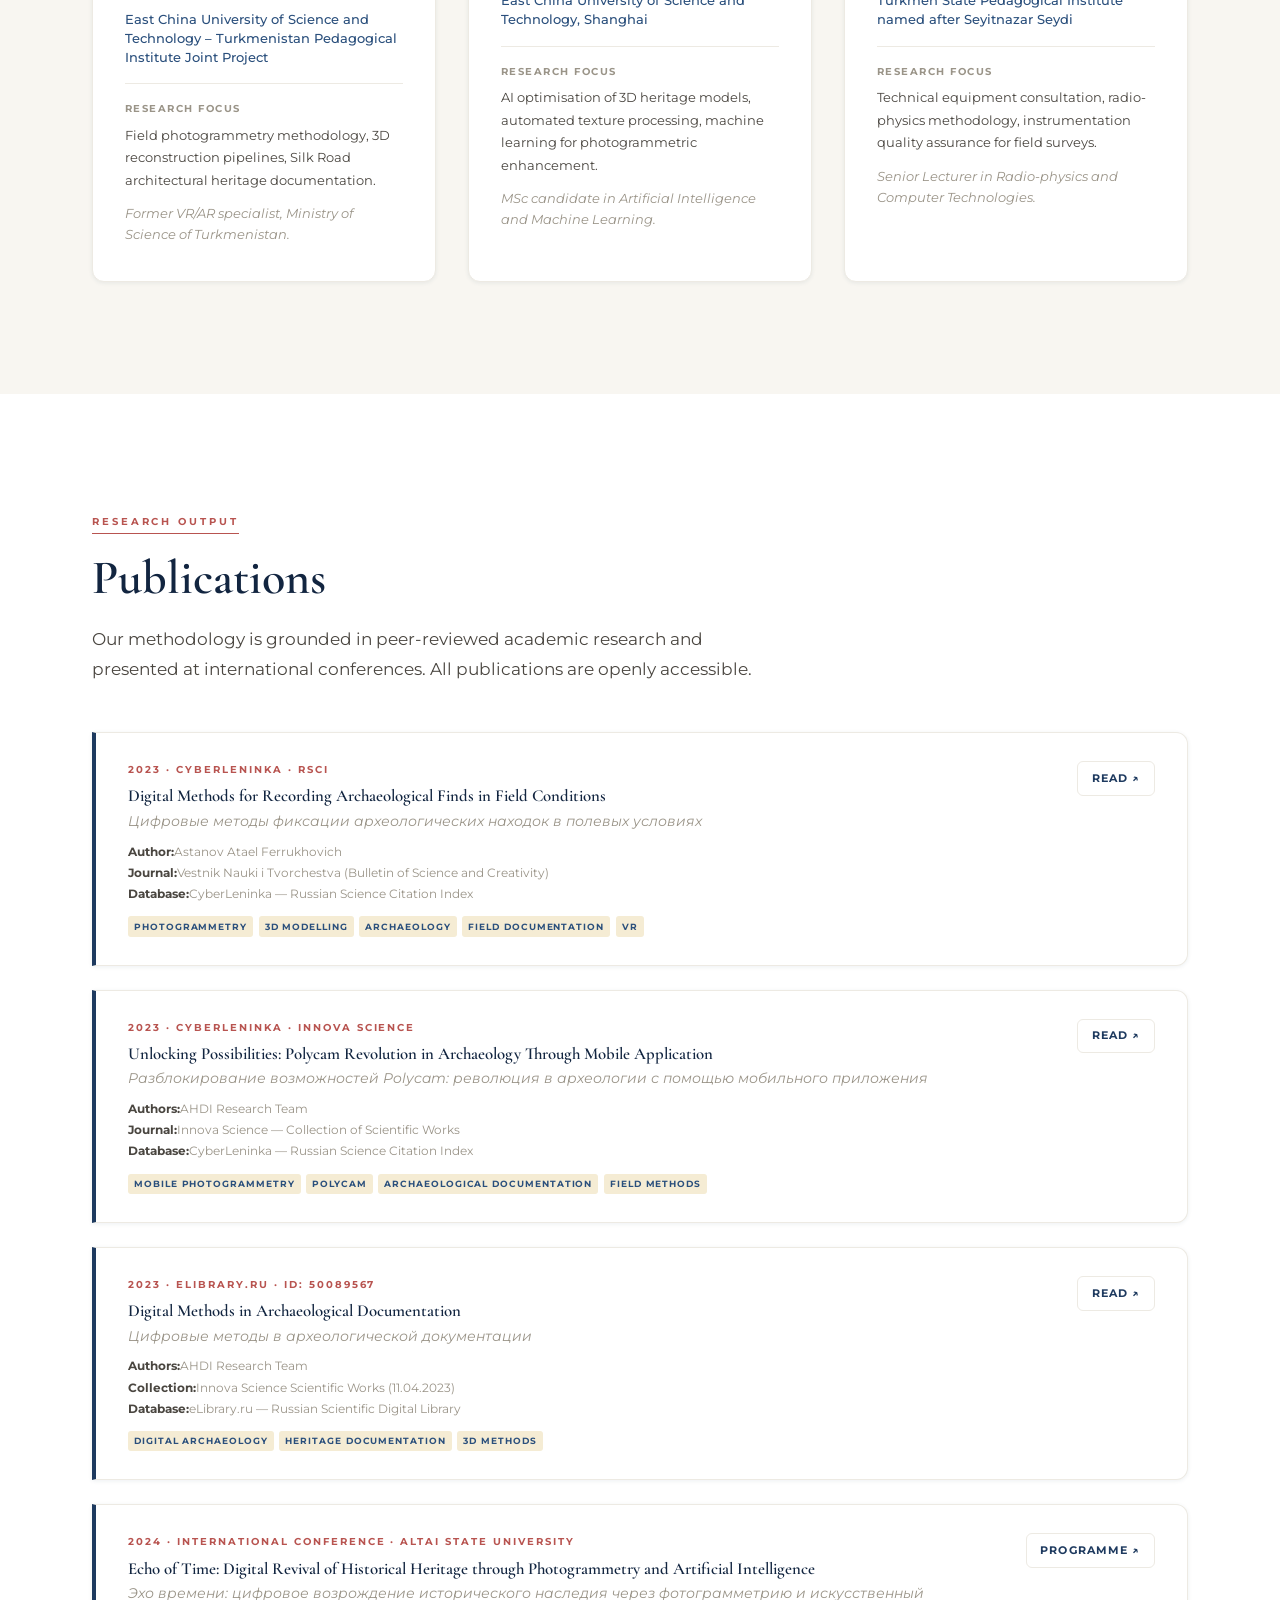
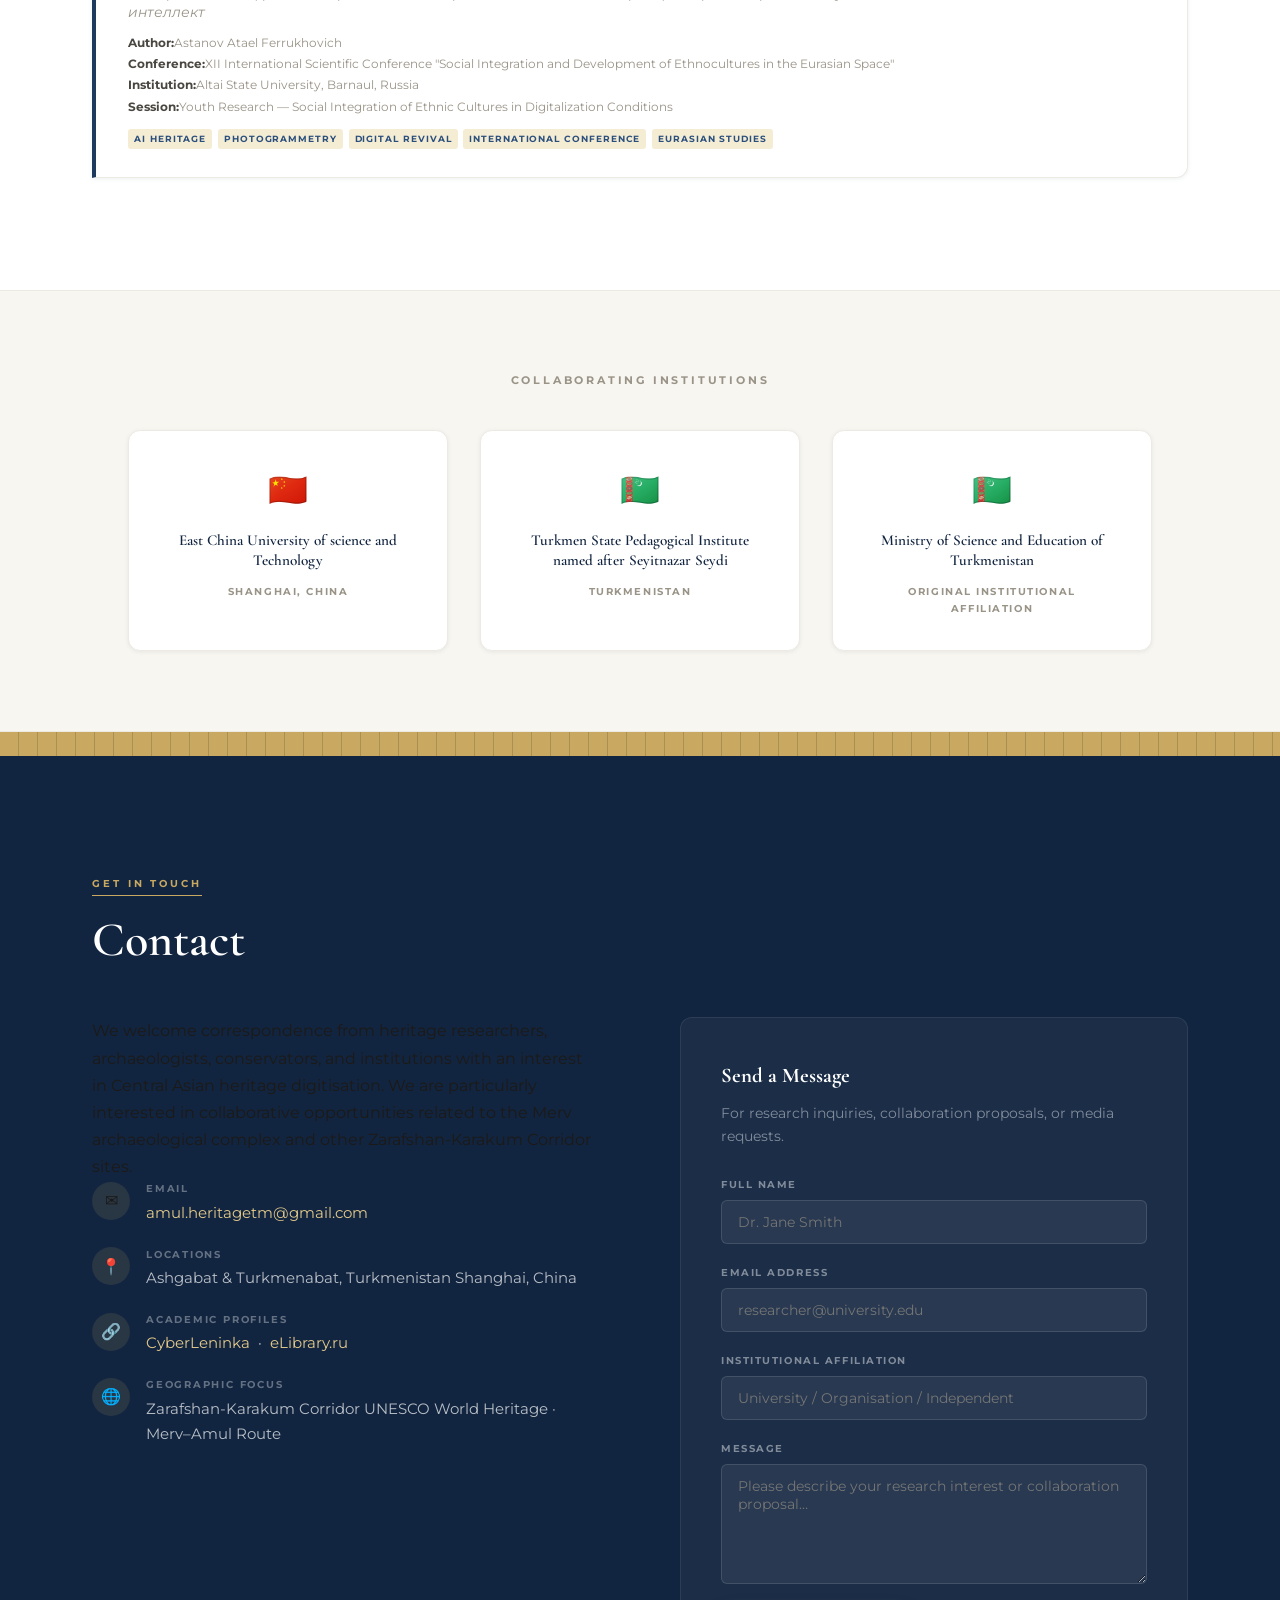
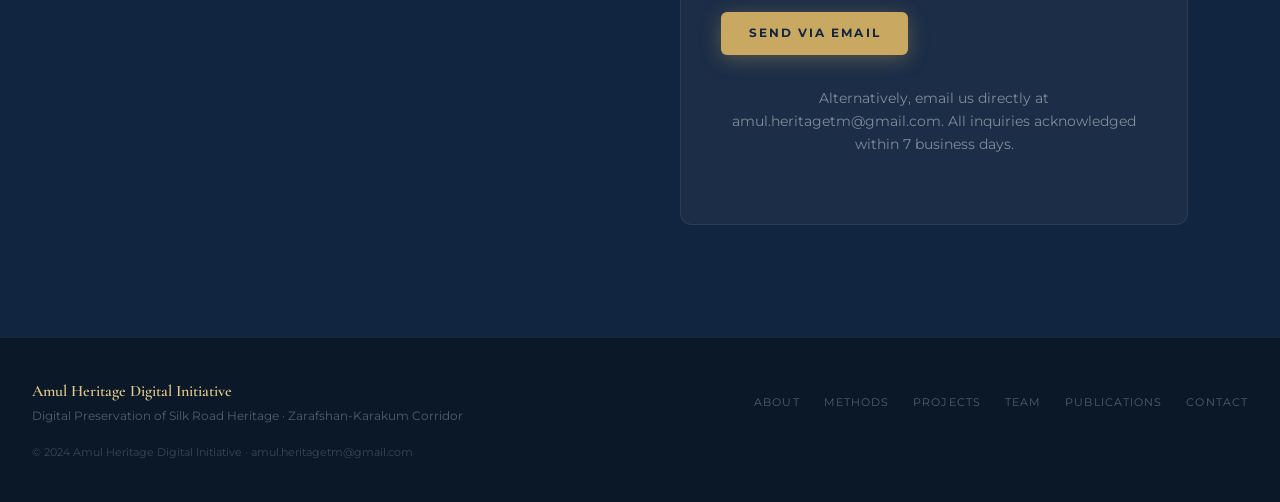
==== commit eb5c5367: "push" ====
--- a/index.html
+++ b/index.html
@@ -775,5 +775,7 @@
   window.addEventListener('resize', fixDropdown);
 })();
 </script>
+<script src="js/lang.js"></script>
+
 </body>
 </html>
--- a/css/style.css
+++ b/css/style.css
@@ -1270,4 +1270,10 @@
   .nav-links > li:not(.dropdown) a[href="#projects"] {
     display: none;
   }
+}
+/* Hide "Our Projects" button on mobile - cleaner menu */
+@media (max-width: 860px) {
+  .nav-cta {
+    display: none !important;
+  }
 }
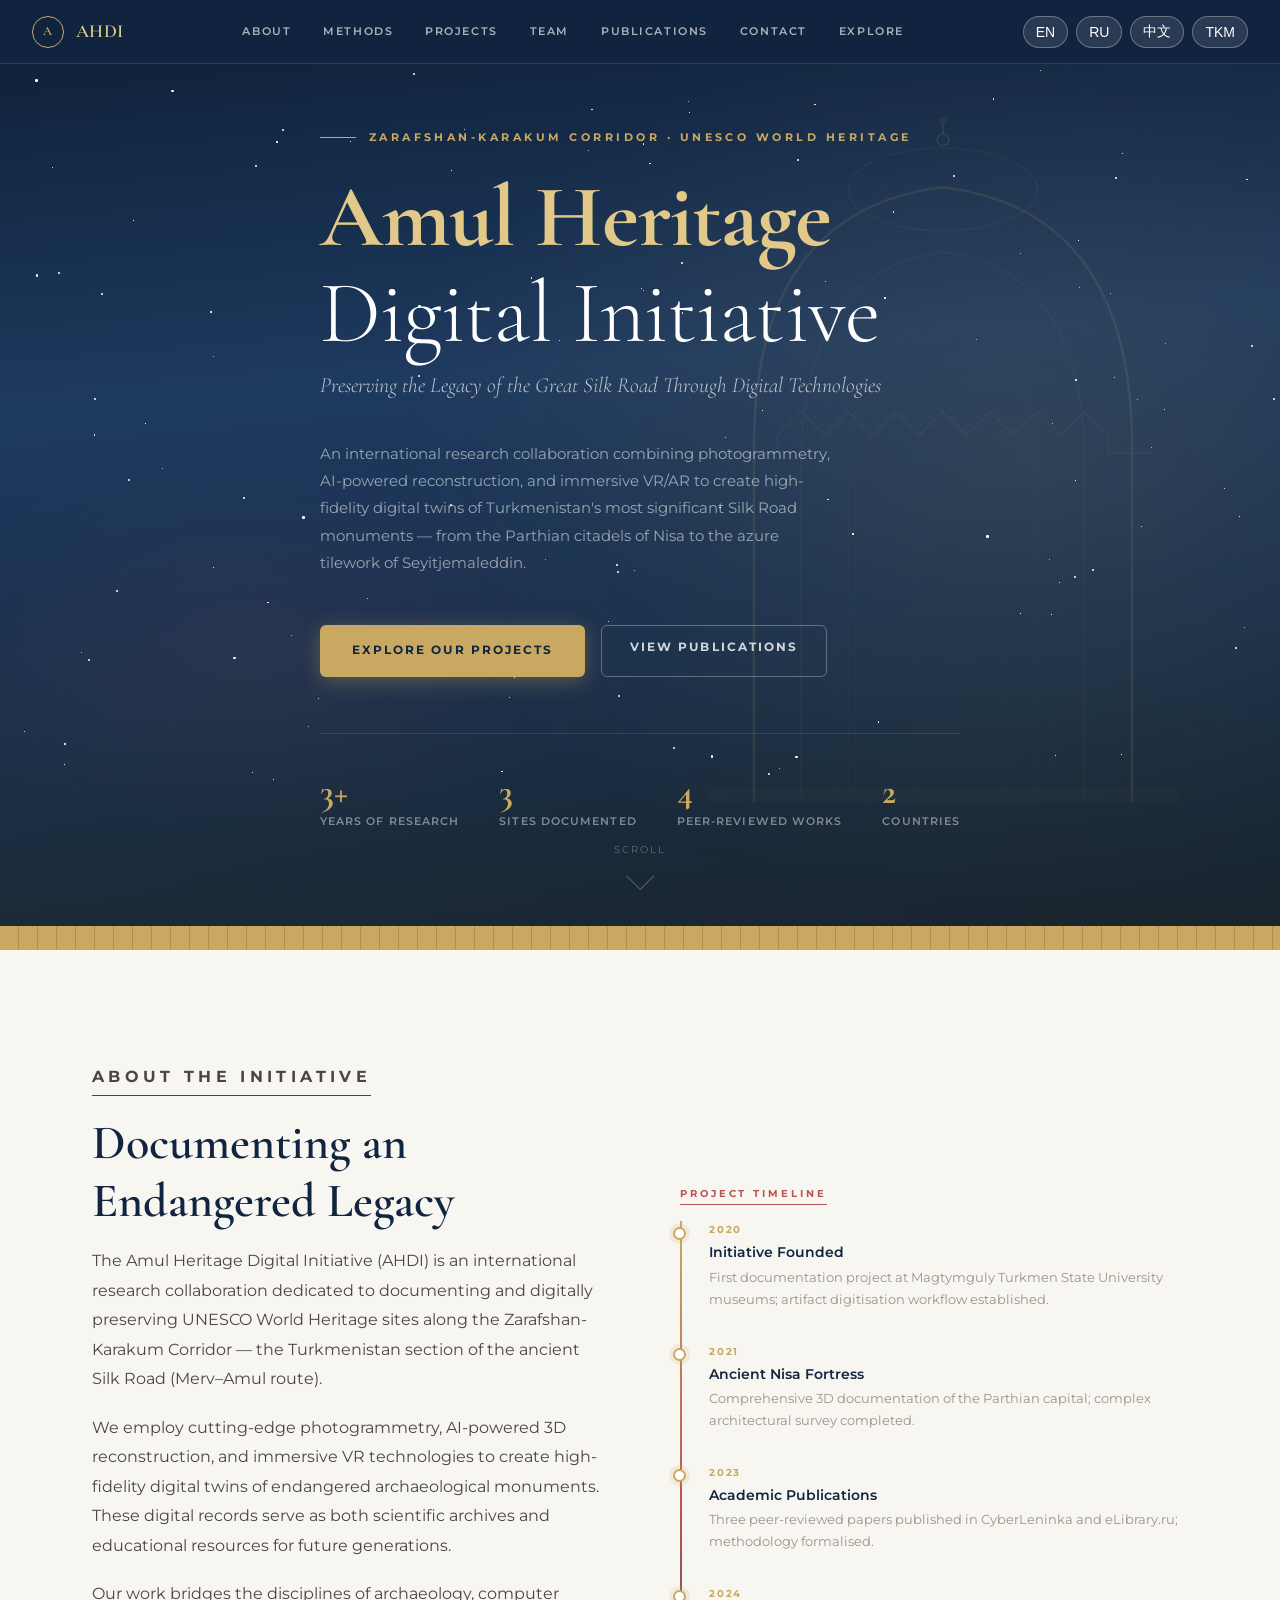
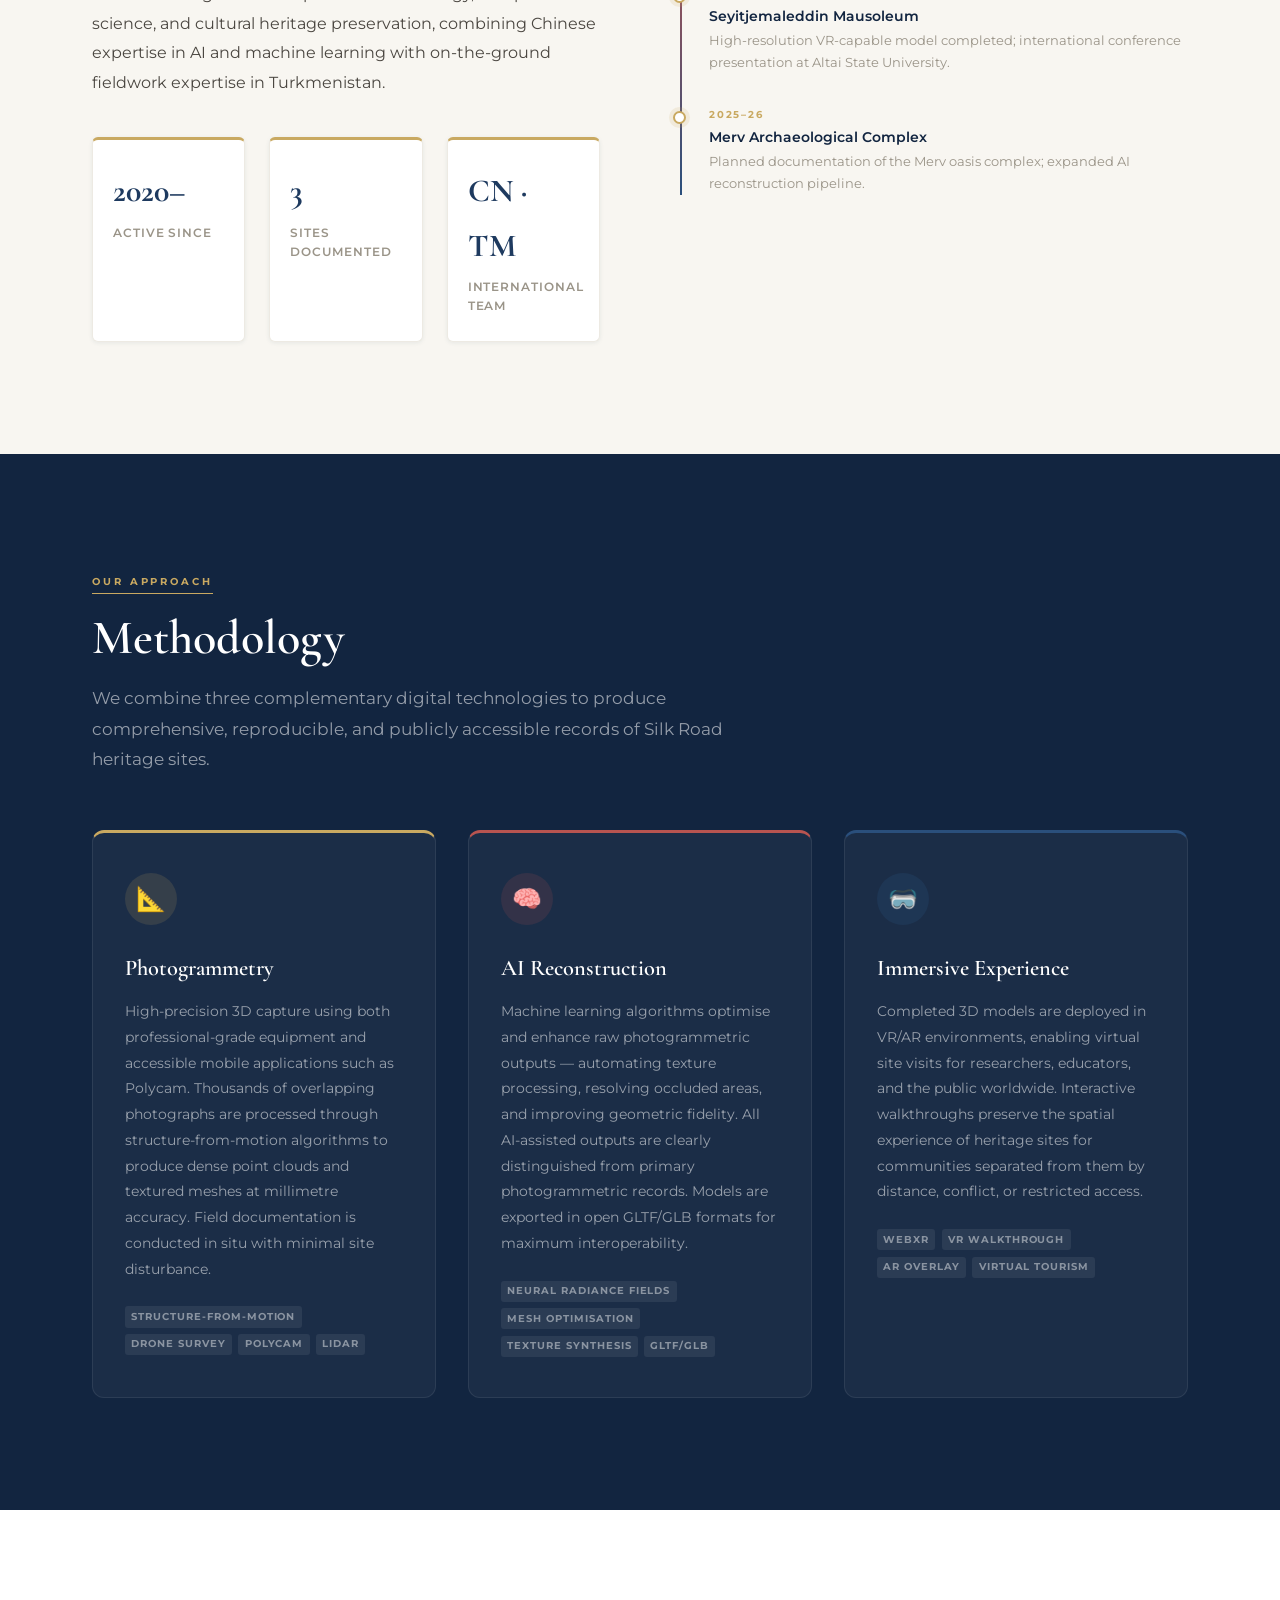
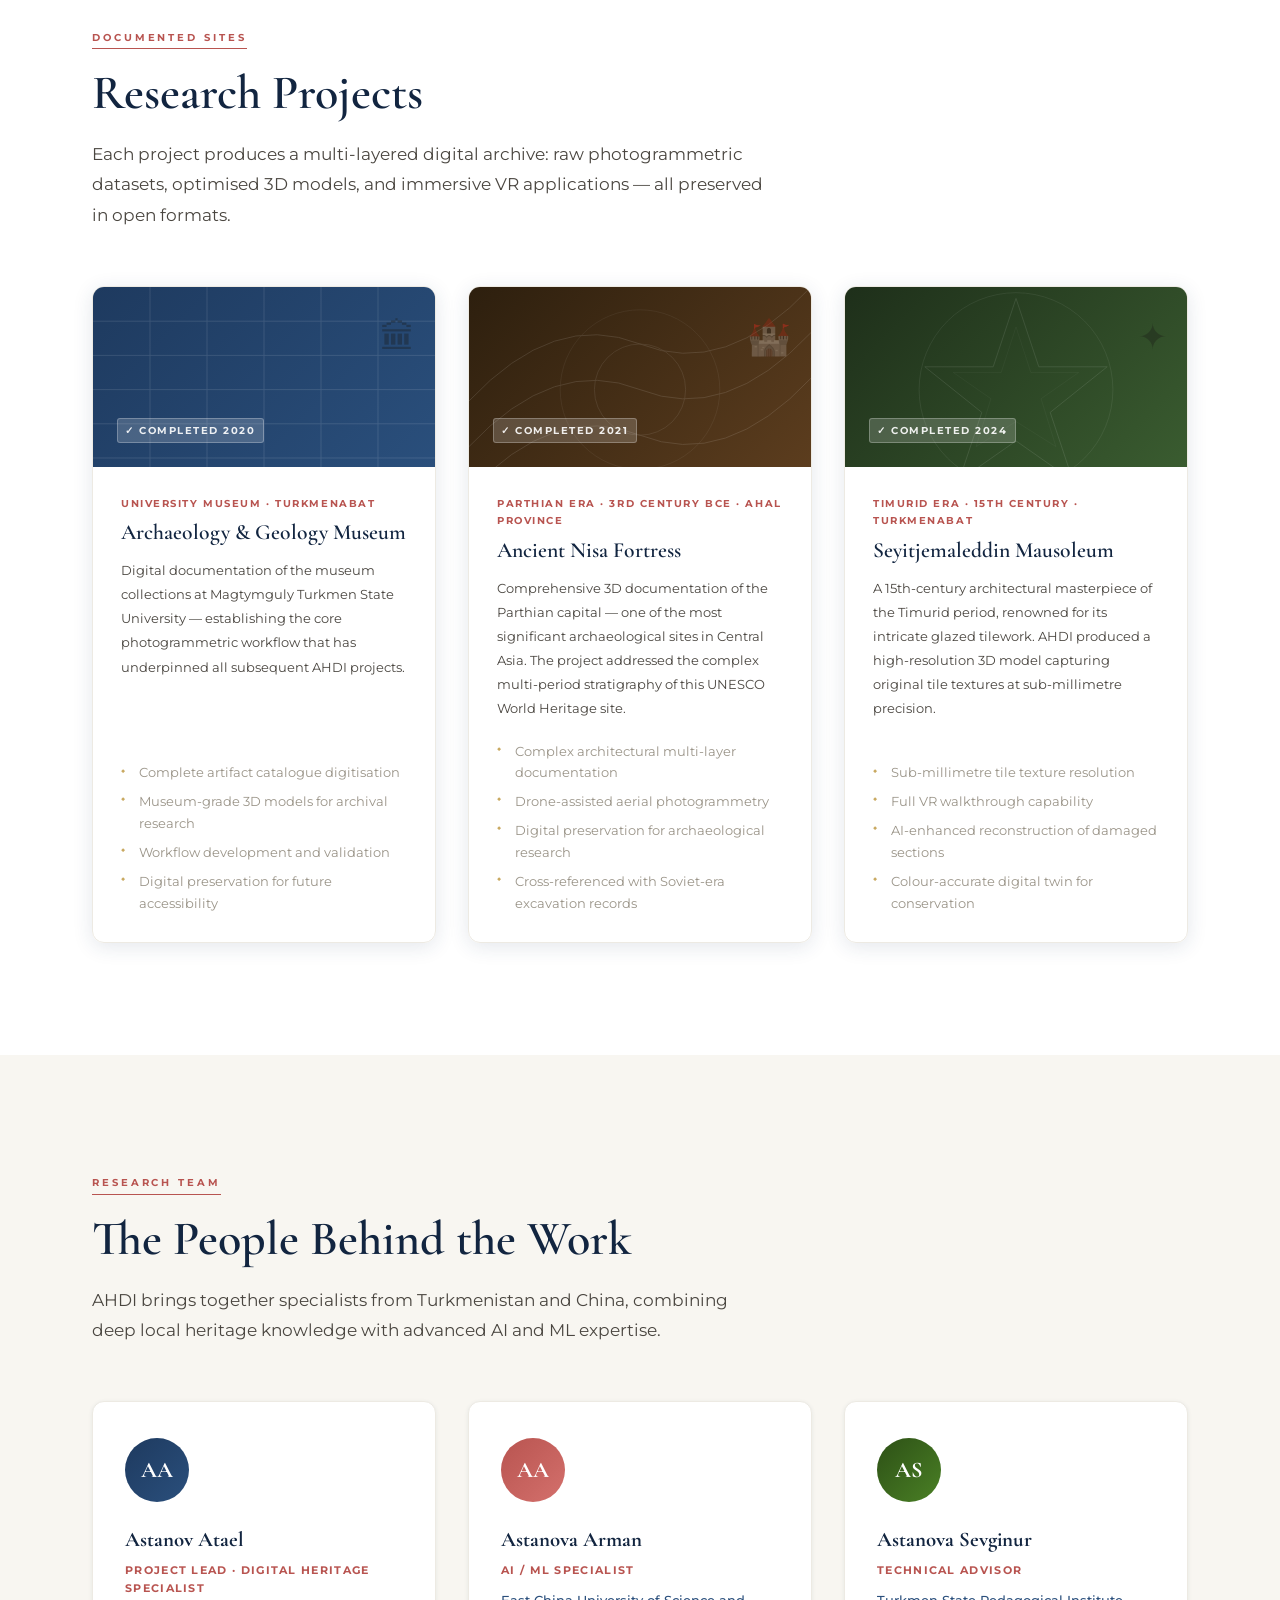
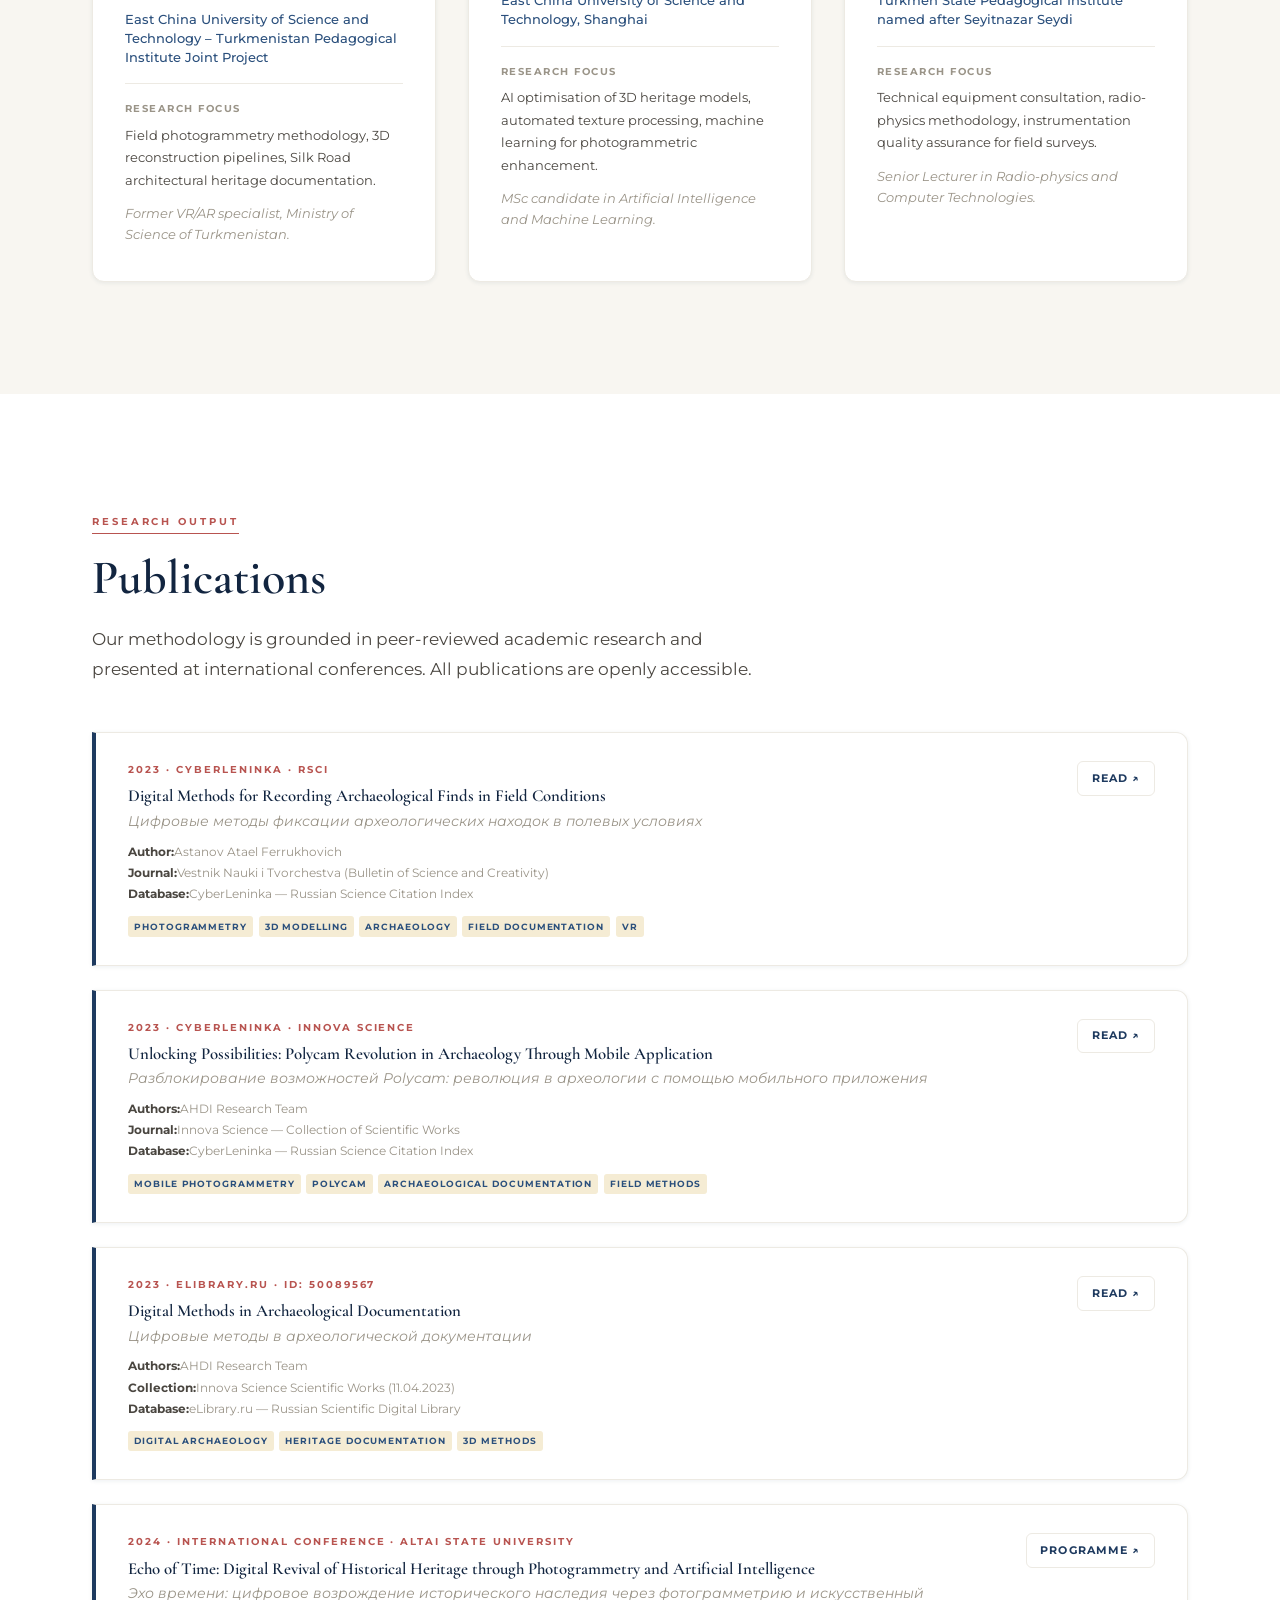
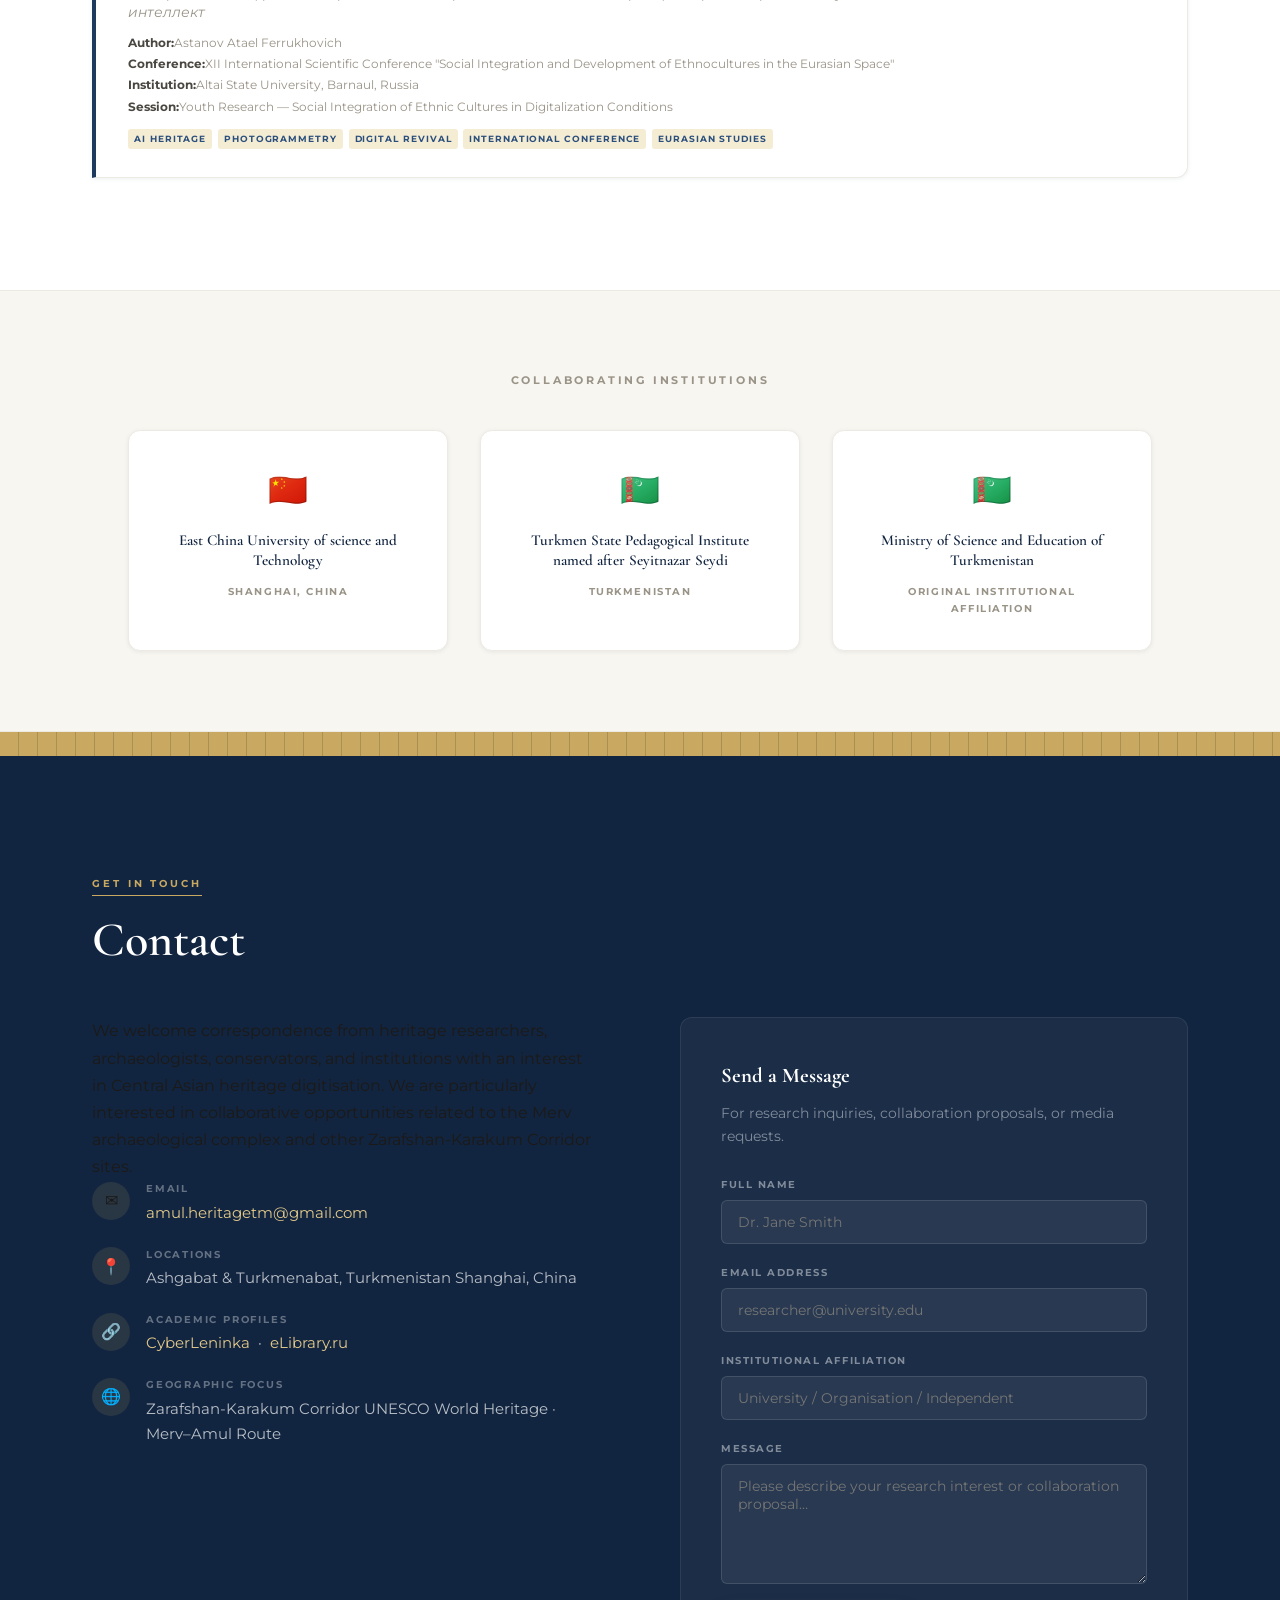
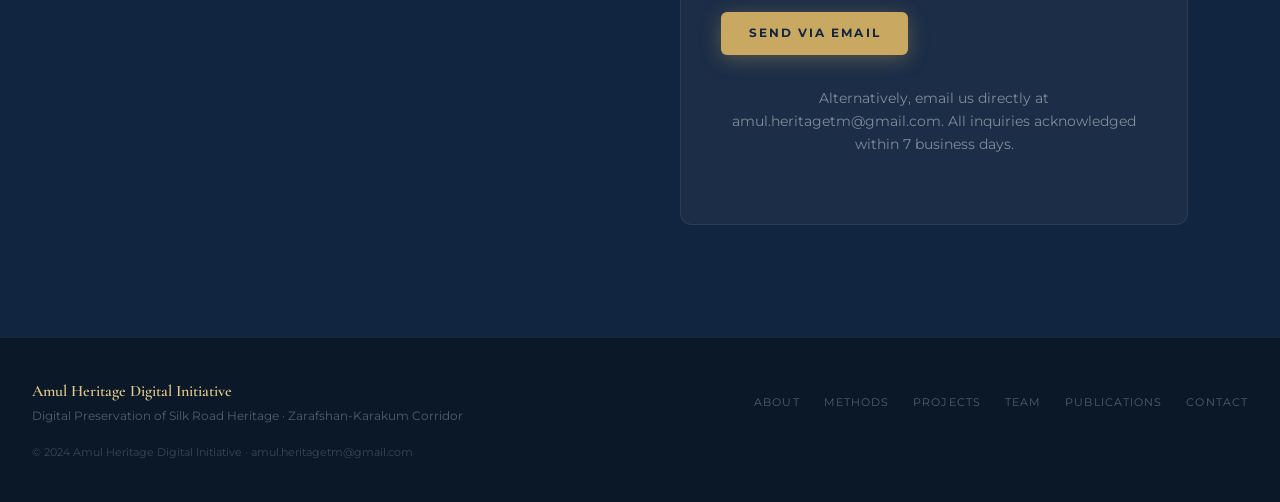
==== commit c93e5fd2: "push" ====
--- a/index.html
+++ b/index.html
@@ -39,7 +39,6 @@
         </ul>
     </li>
 </ul>
-  <a href="#projects" class="nav-cta" aria-label="Explore our projects" data-i18n="nav.exploreProjects">Our Projects</a>
   <div class="lang-switch">
   <button onclick="setLang('en')">EN</button>
   <button onclick="setLang('ru')">RU</button>
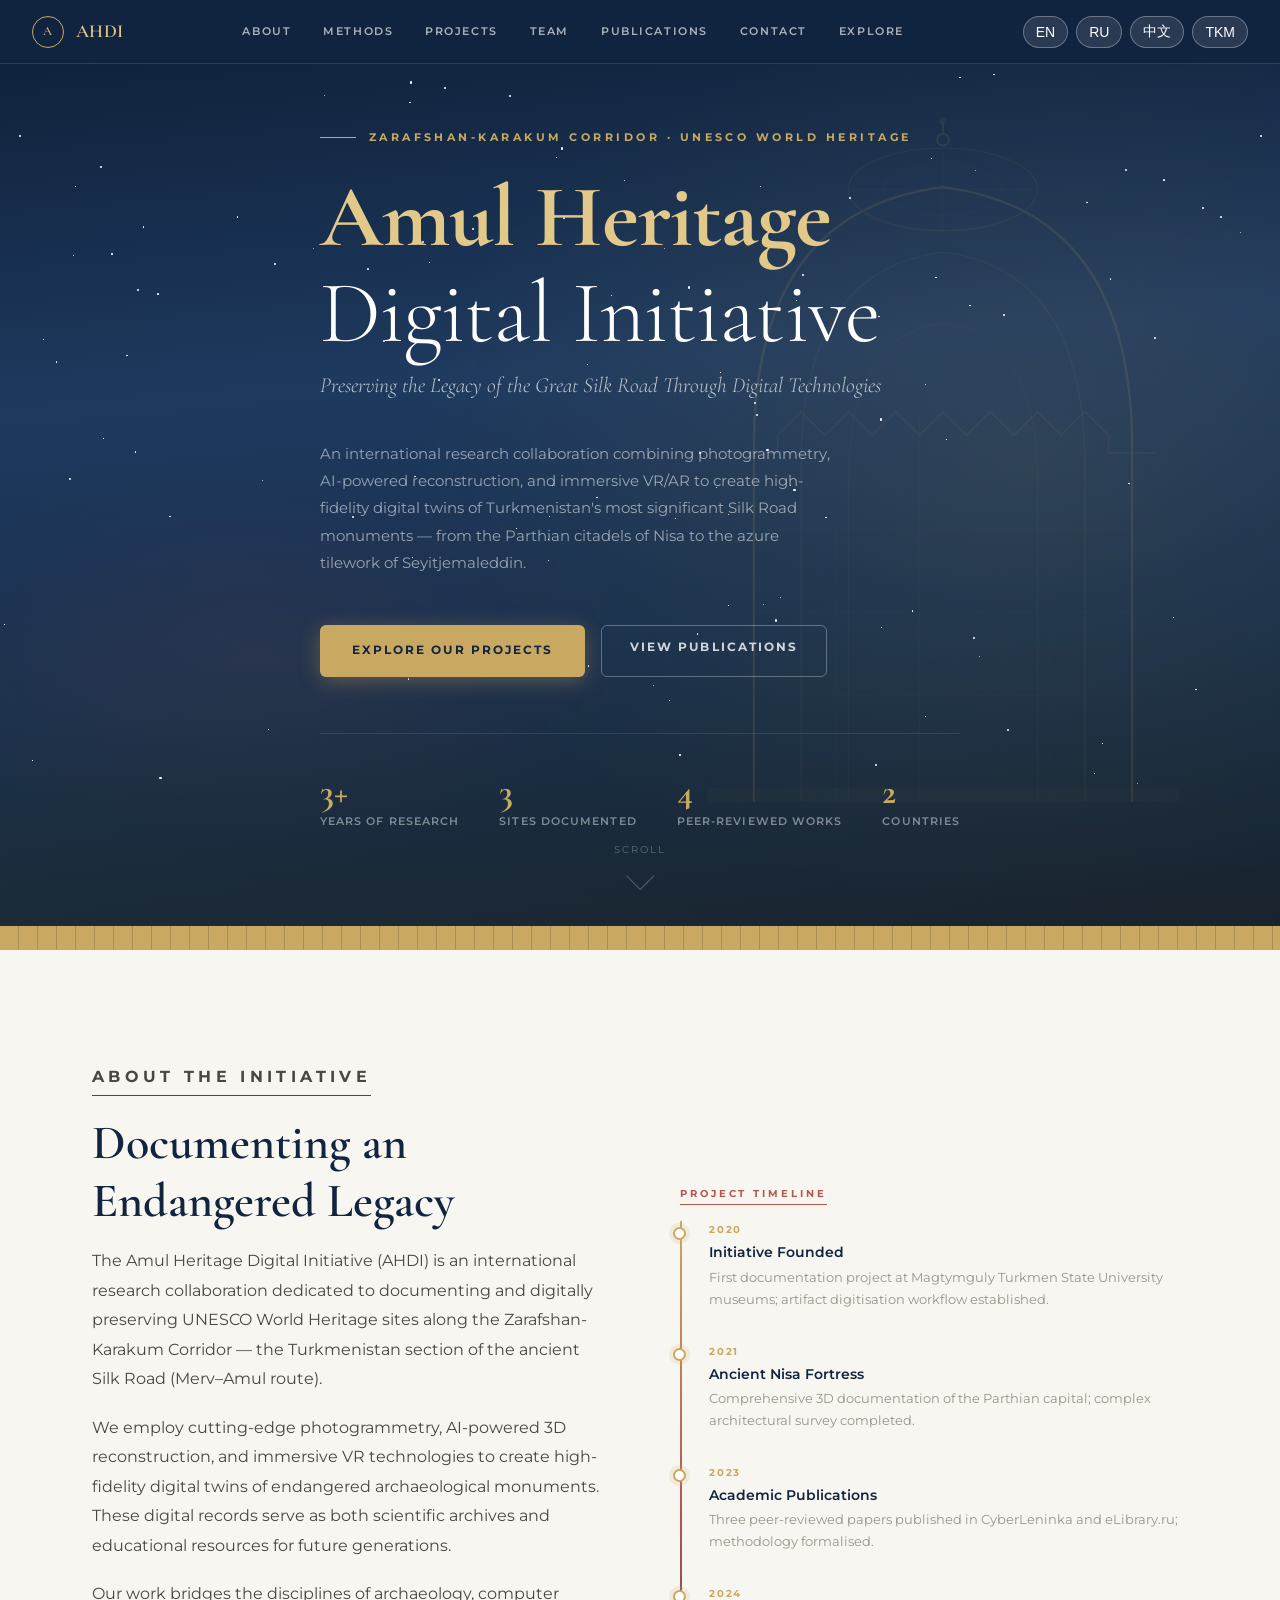
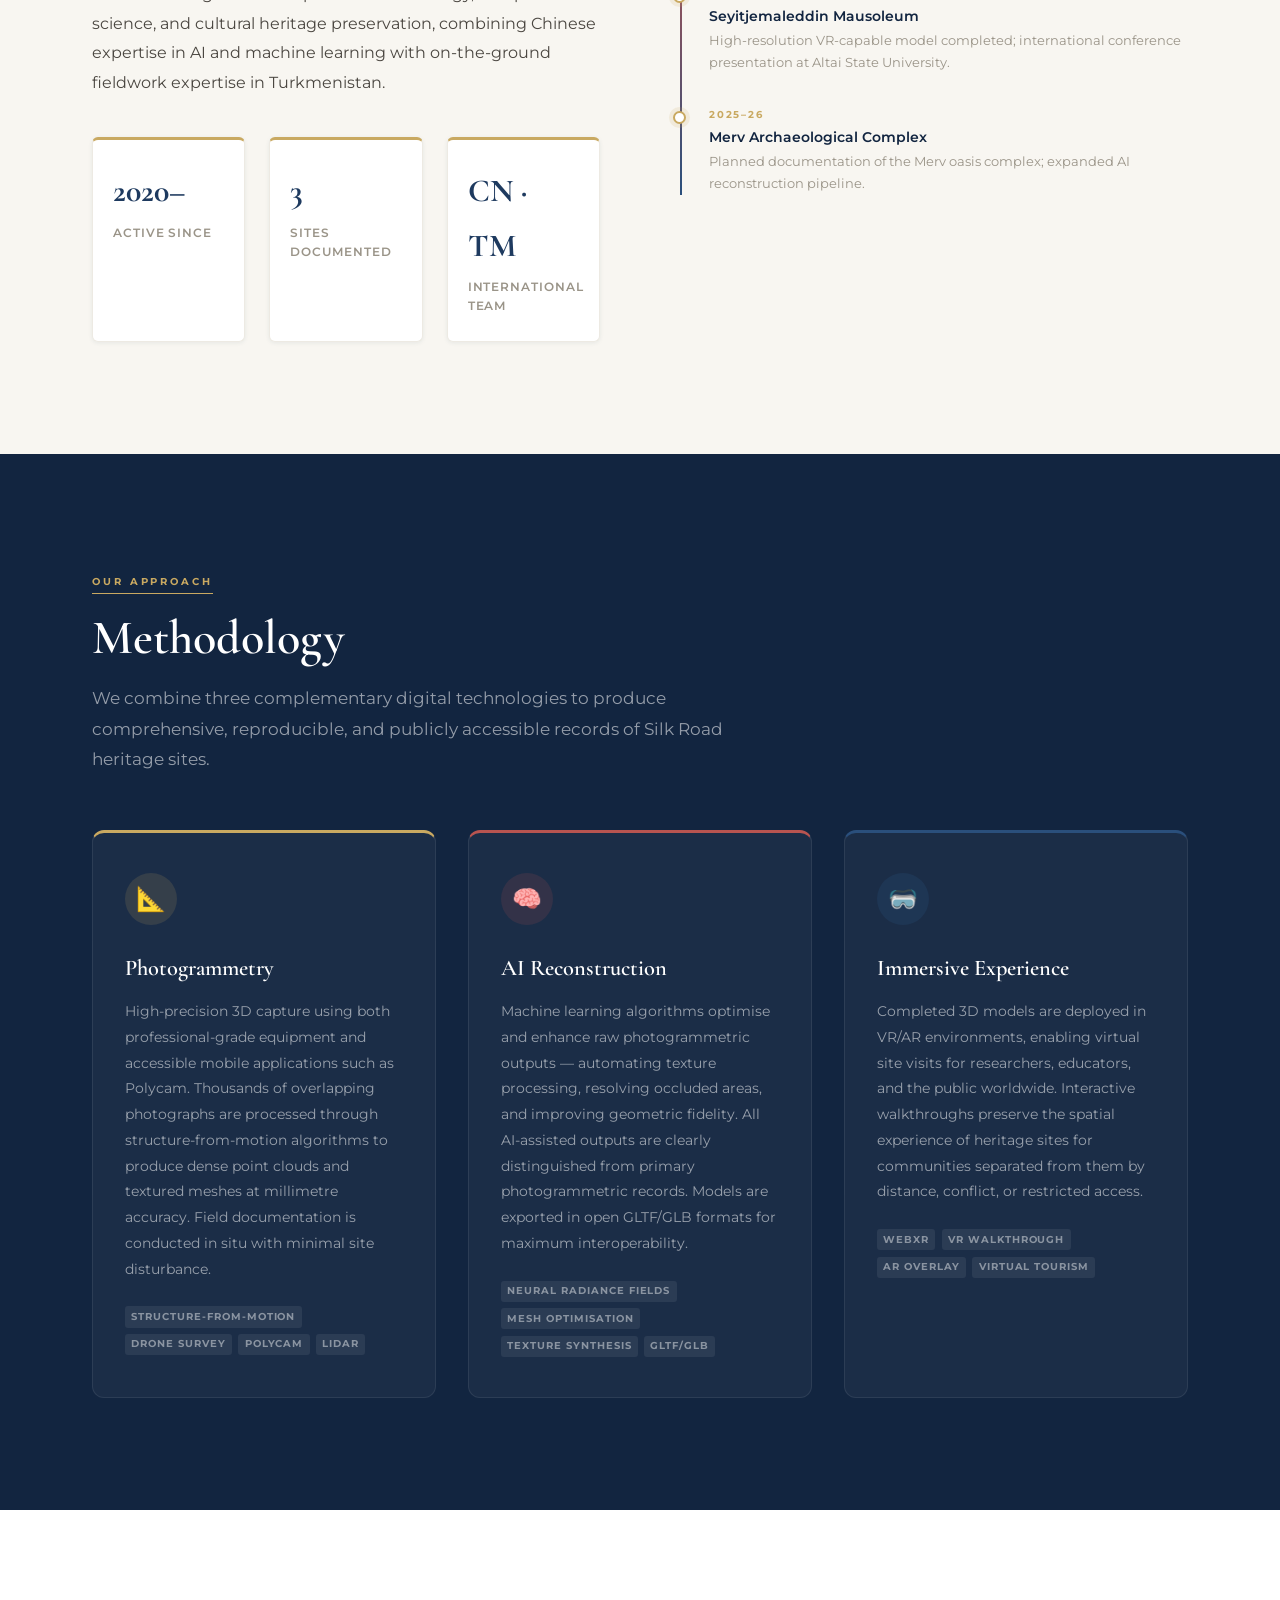
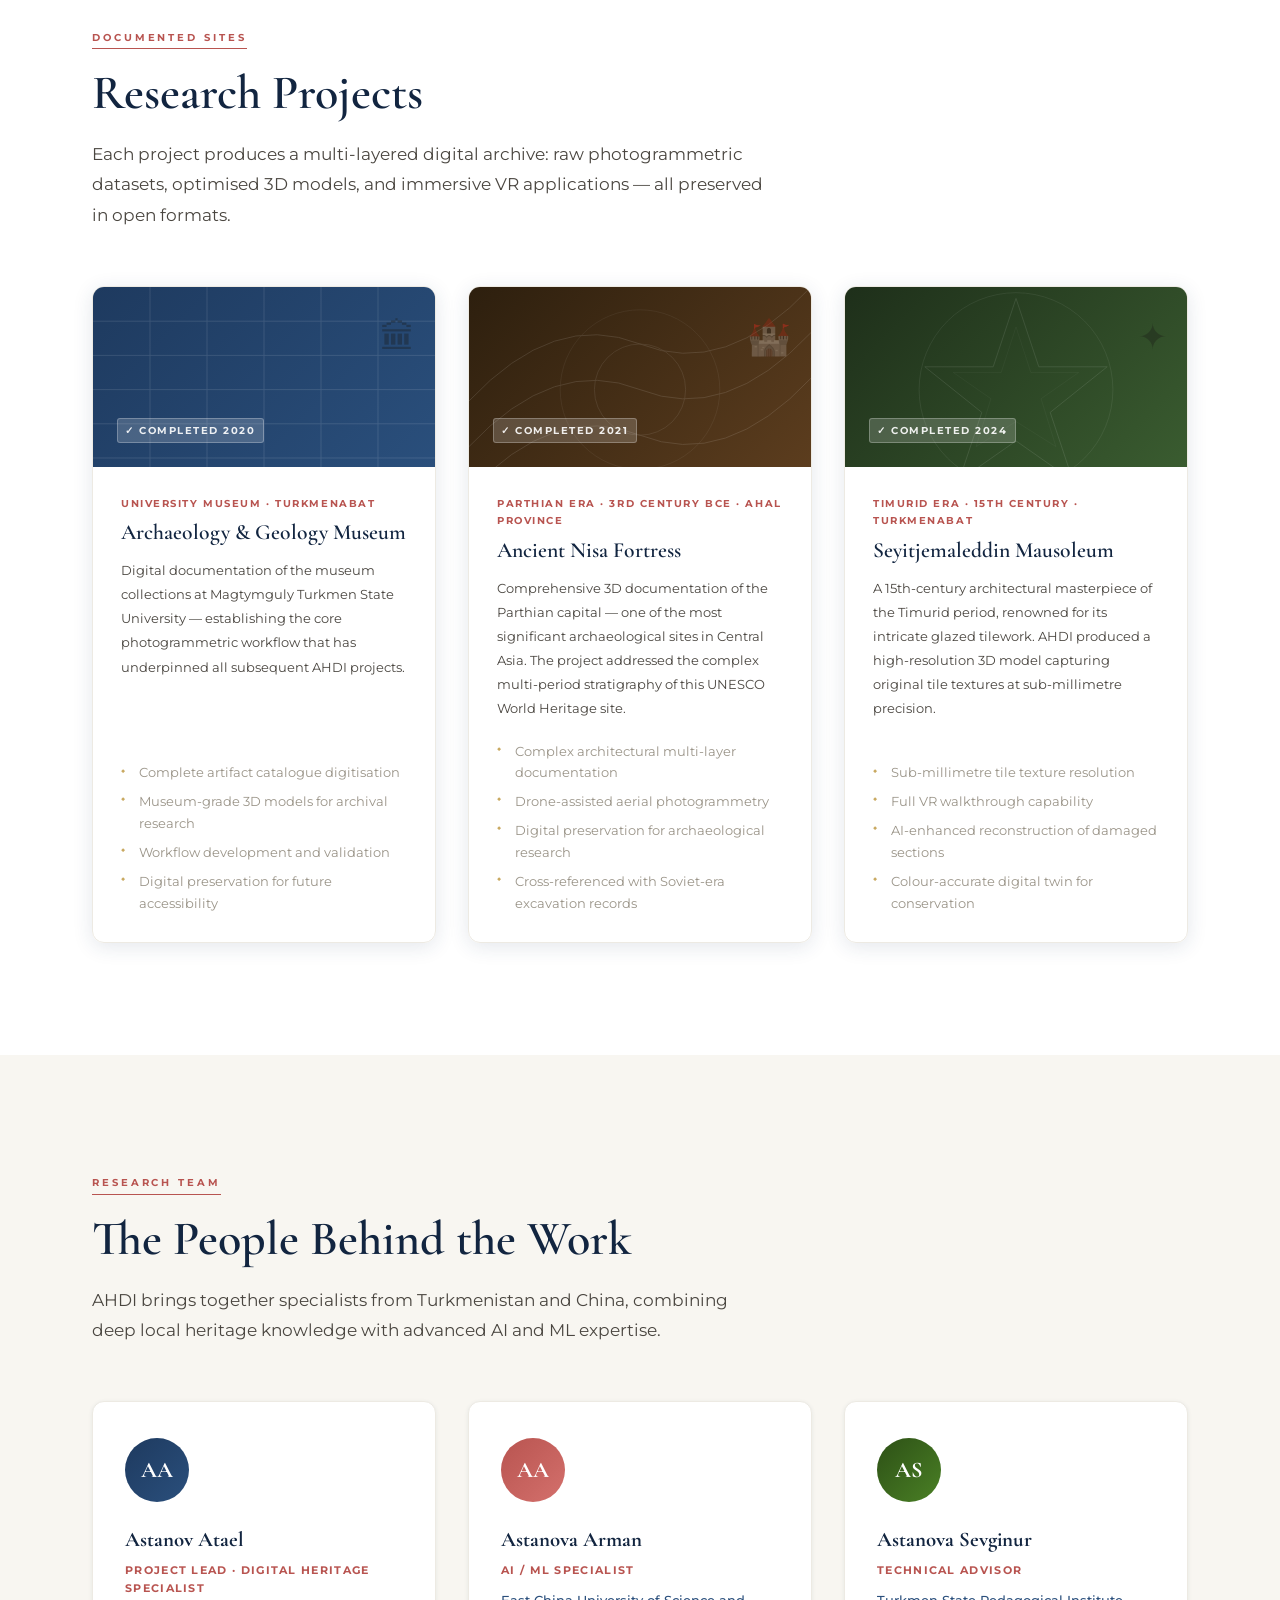
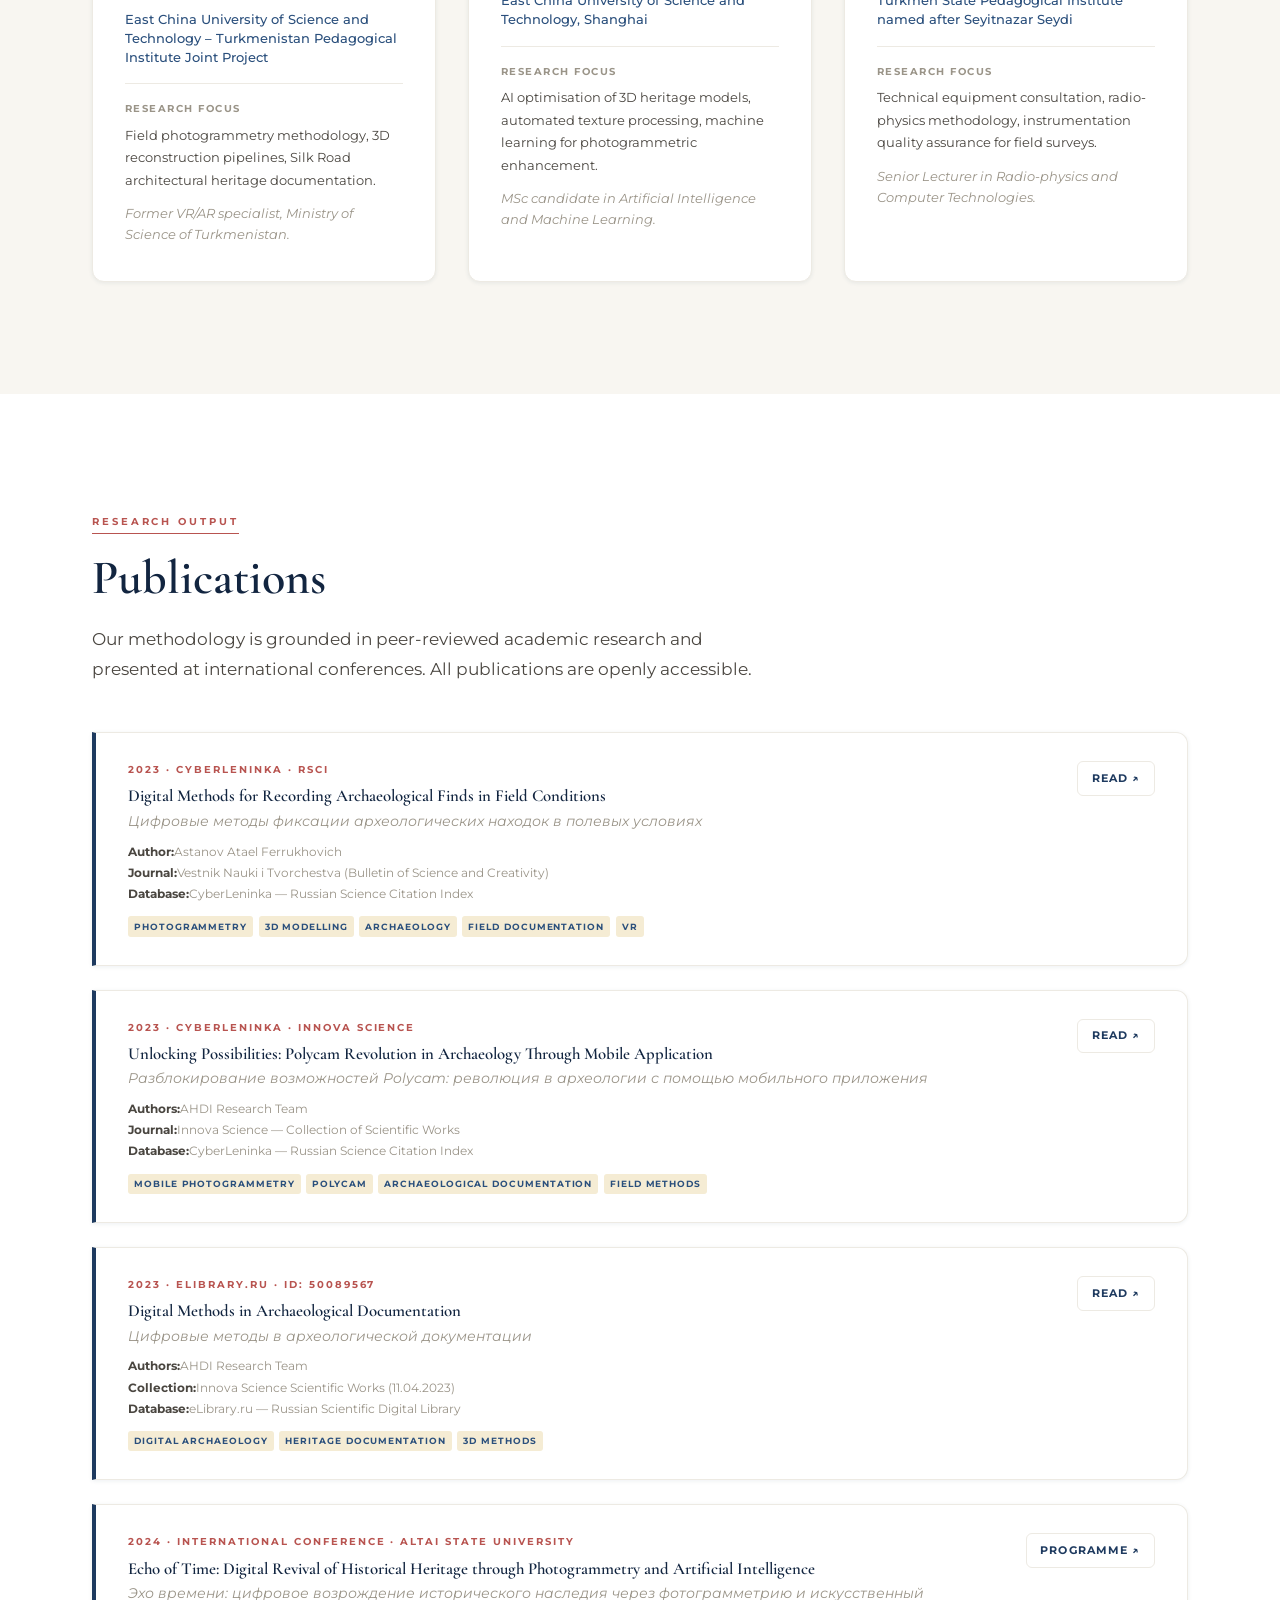
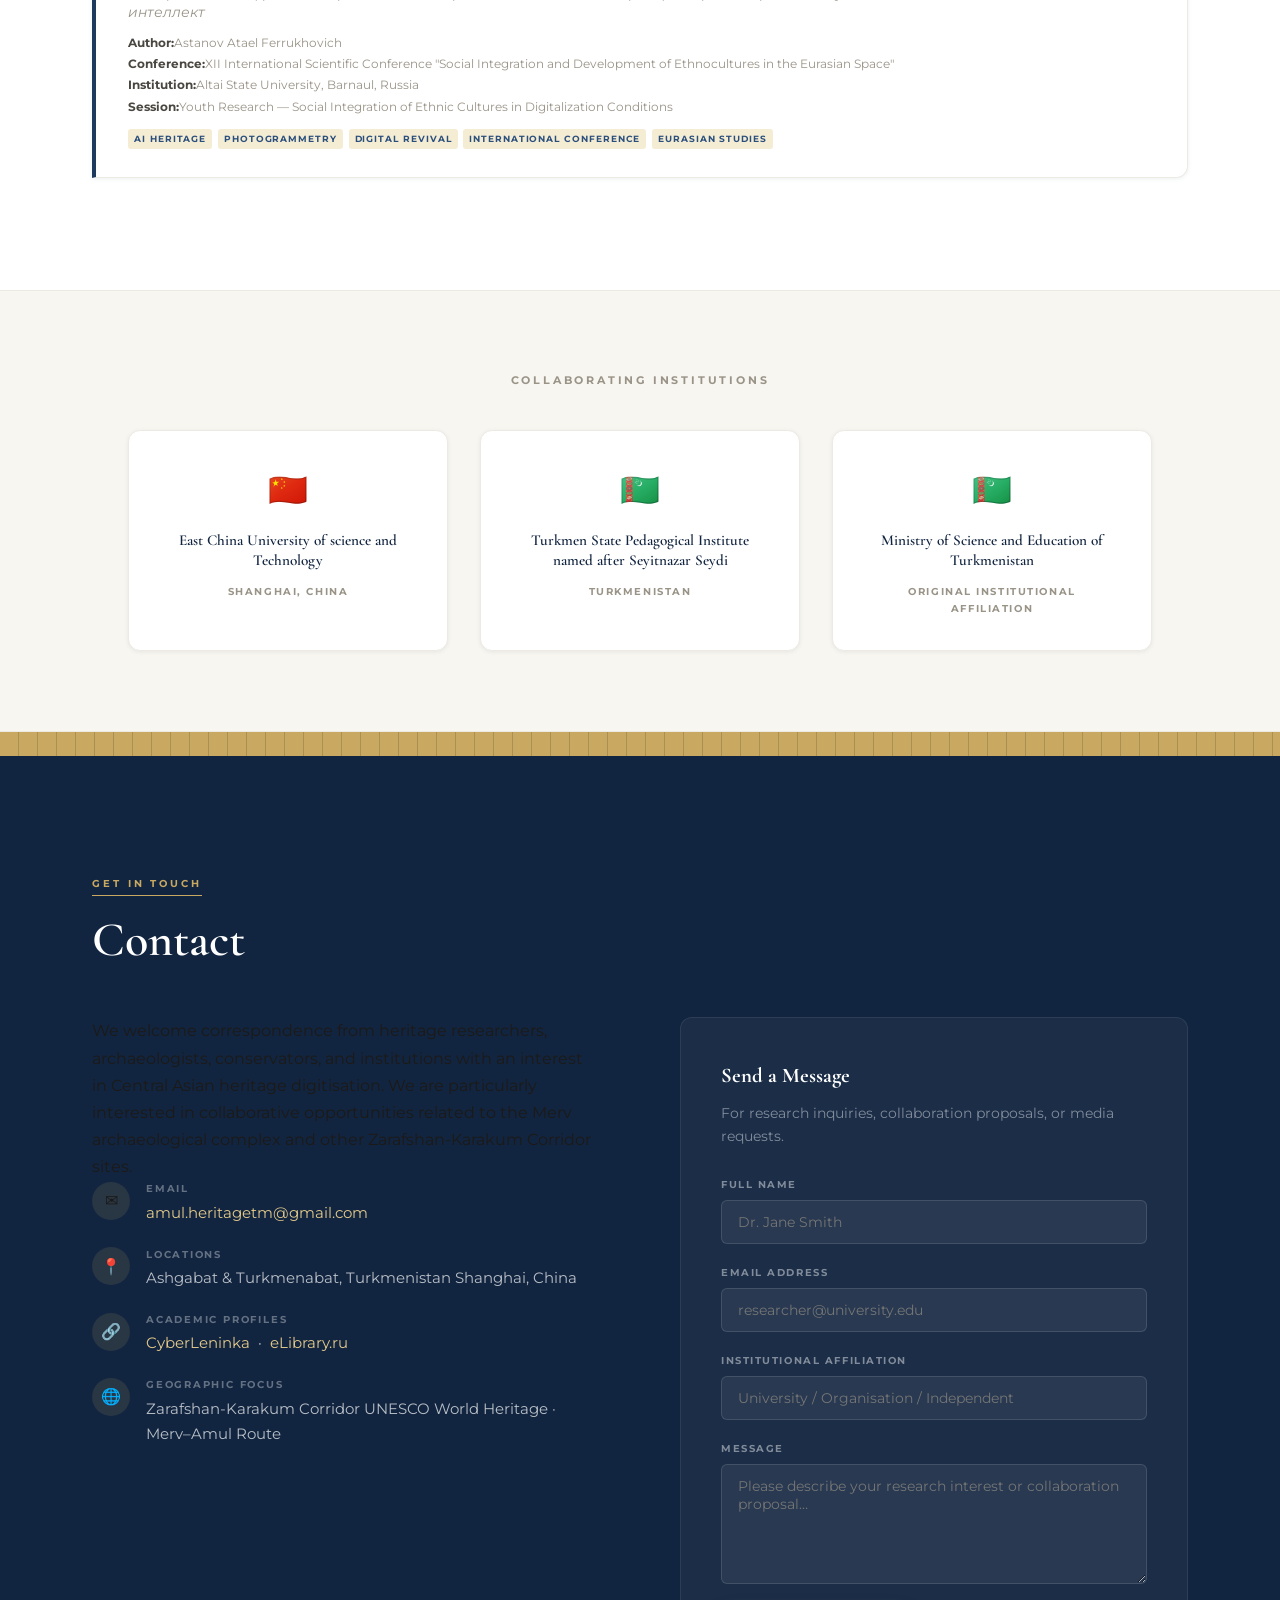
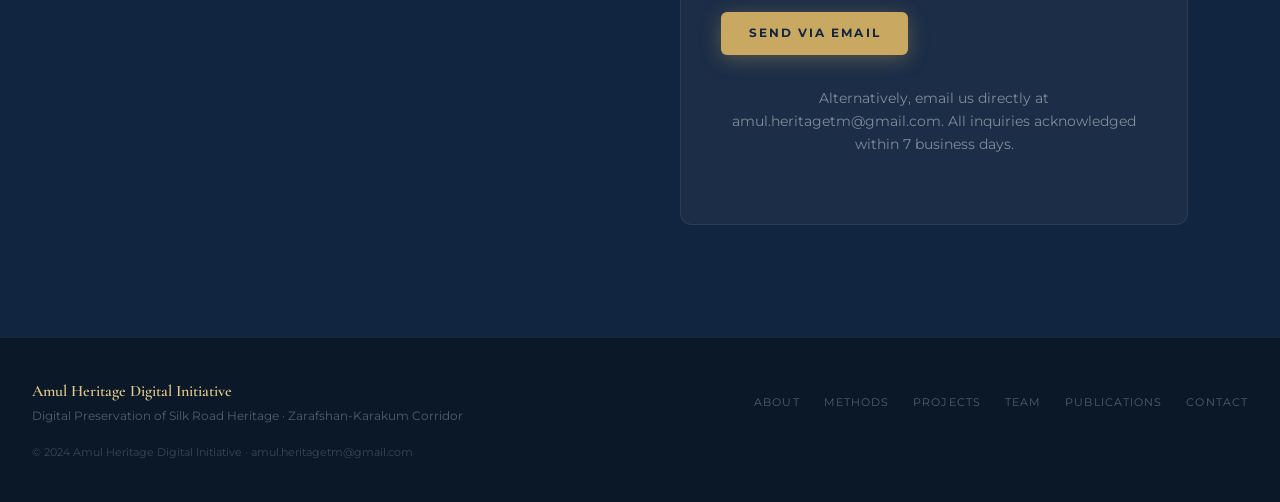
==== commit fd768f3c: "push" ====
--- a/index.html
+++ b/index.html
@@ -39,6 +39,7 @@
         </ul>
     </li>
 </ul>
+  
   <div class="lang-switch">
   <button onclick="setLang('en')">EN</button>
   <button onclick="setLang('ru')">RU</button>
--- a/css/style.css
+++ b/css/style.css
@@ -1276,4 +1276,23 @@
   .nav-cta {
     display: none !important;
   }
+}
+@media (max-width: 860px) {
+  /* Show only dropdown, hide other nav links */
+  .nav-links {
+    display: flex !important;
+    flex-wrap: wrap;
+    width: 100%;
+    order: 4;
+    margin-top: 10px;
+  }
+  
+  /* Hide all nav links except dropdown */
+  .nav-links > li:not(.dropdown) {
+    display: none;
+  }
+  
+  .dropdown-trigger {
+    display: block !important;
+  }
 }
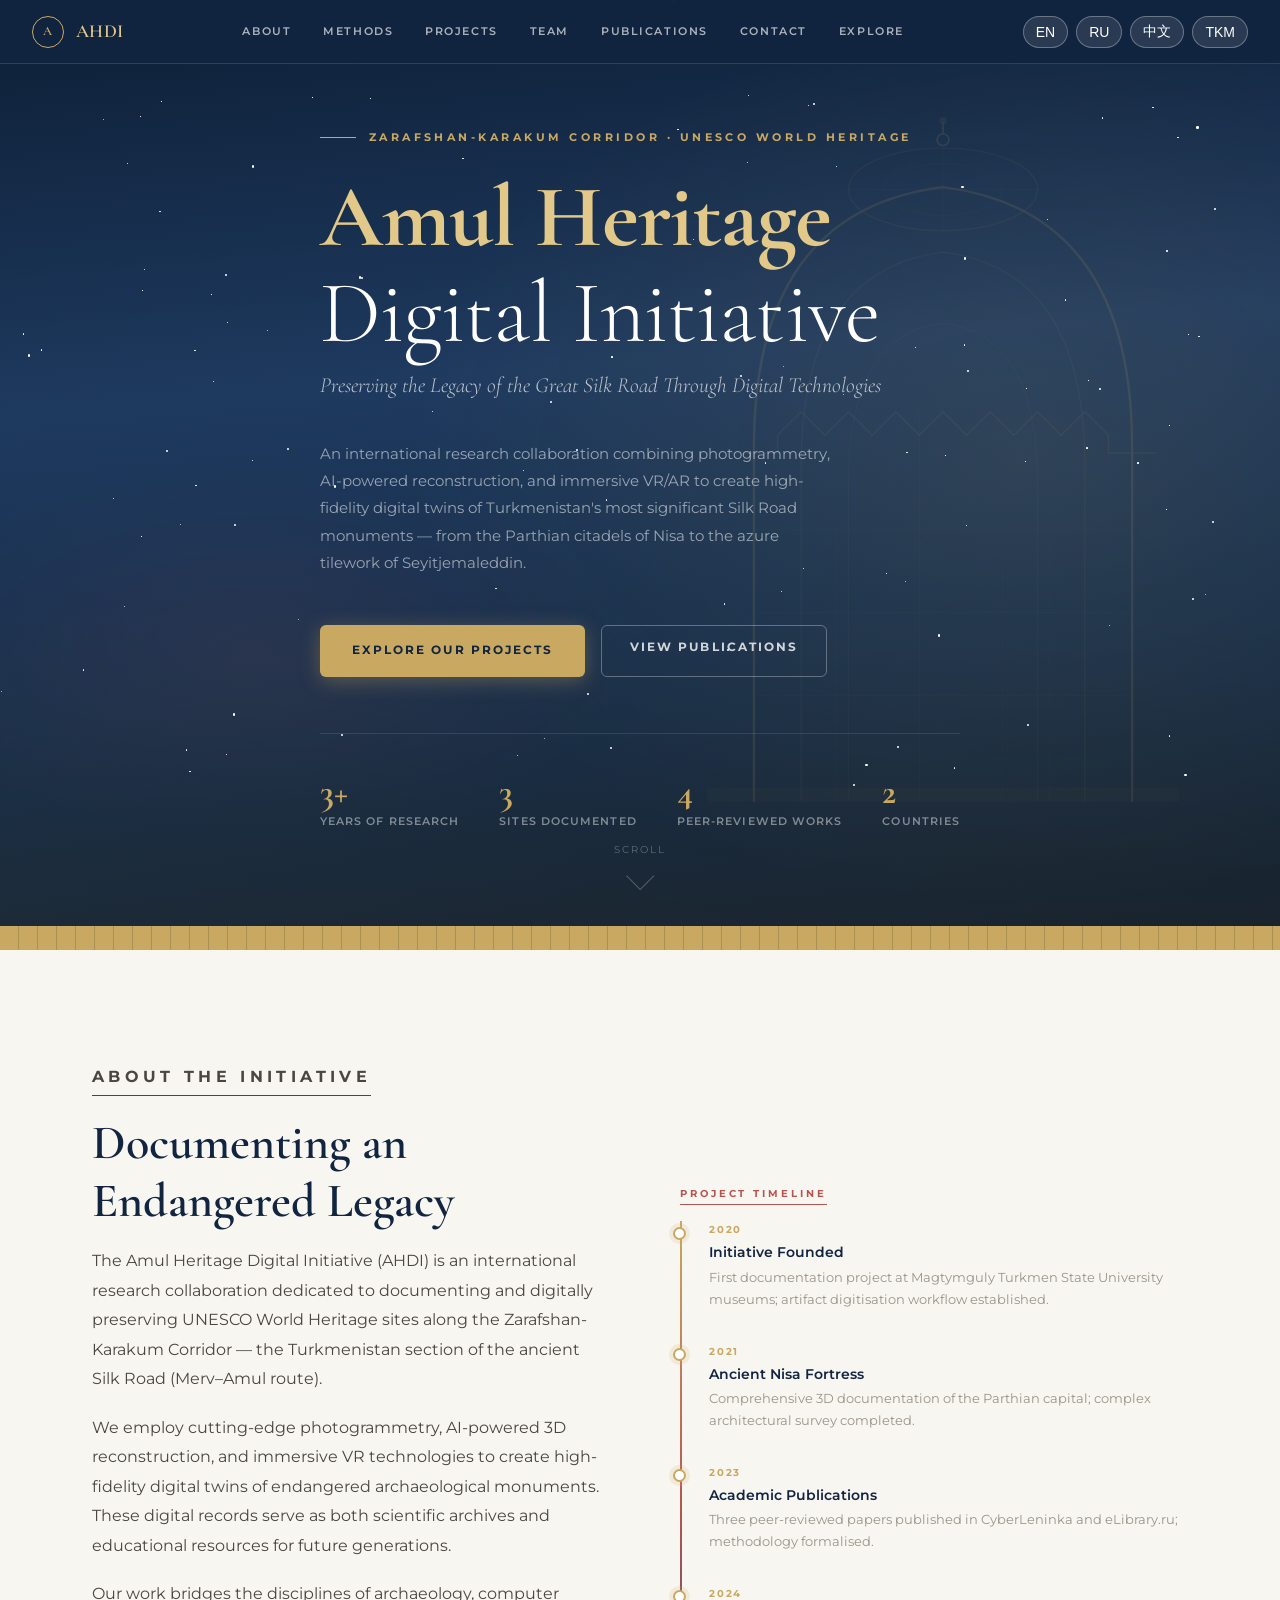
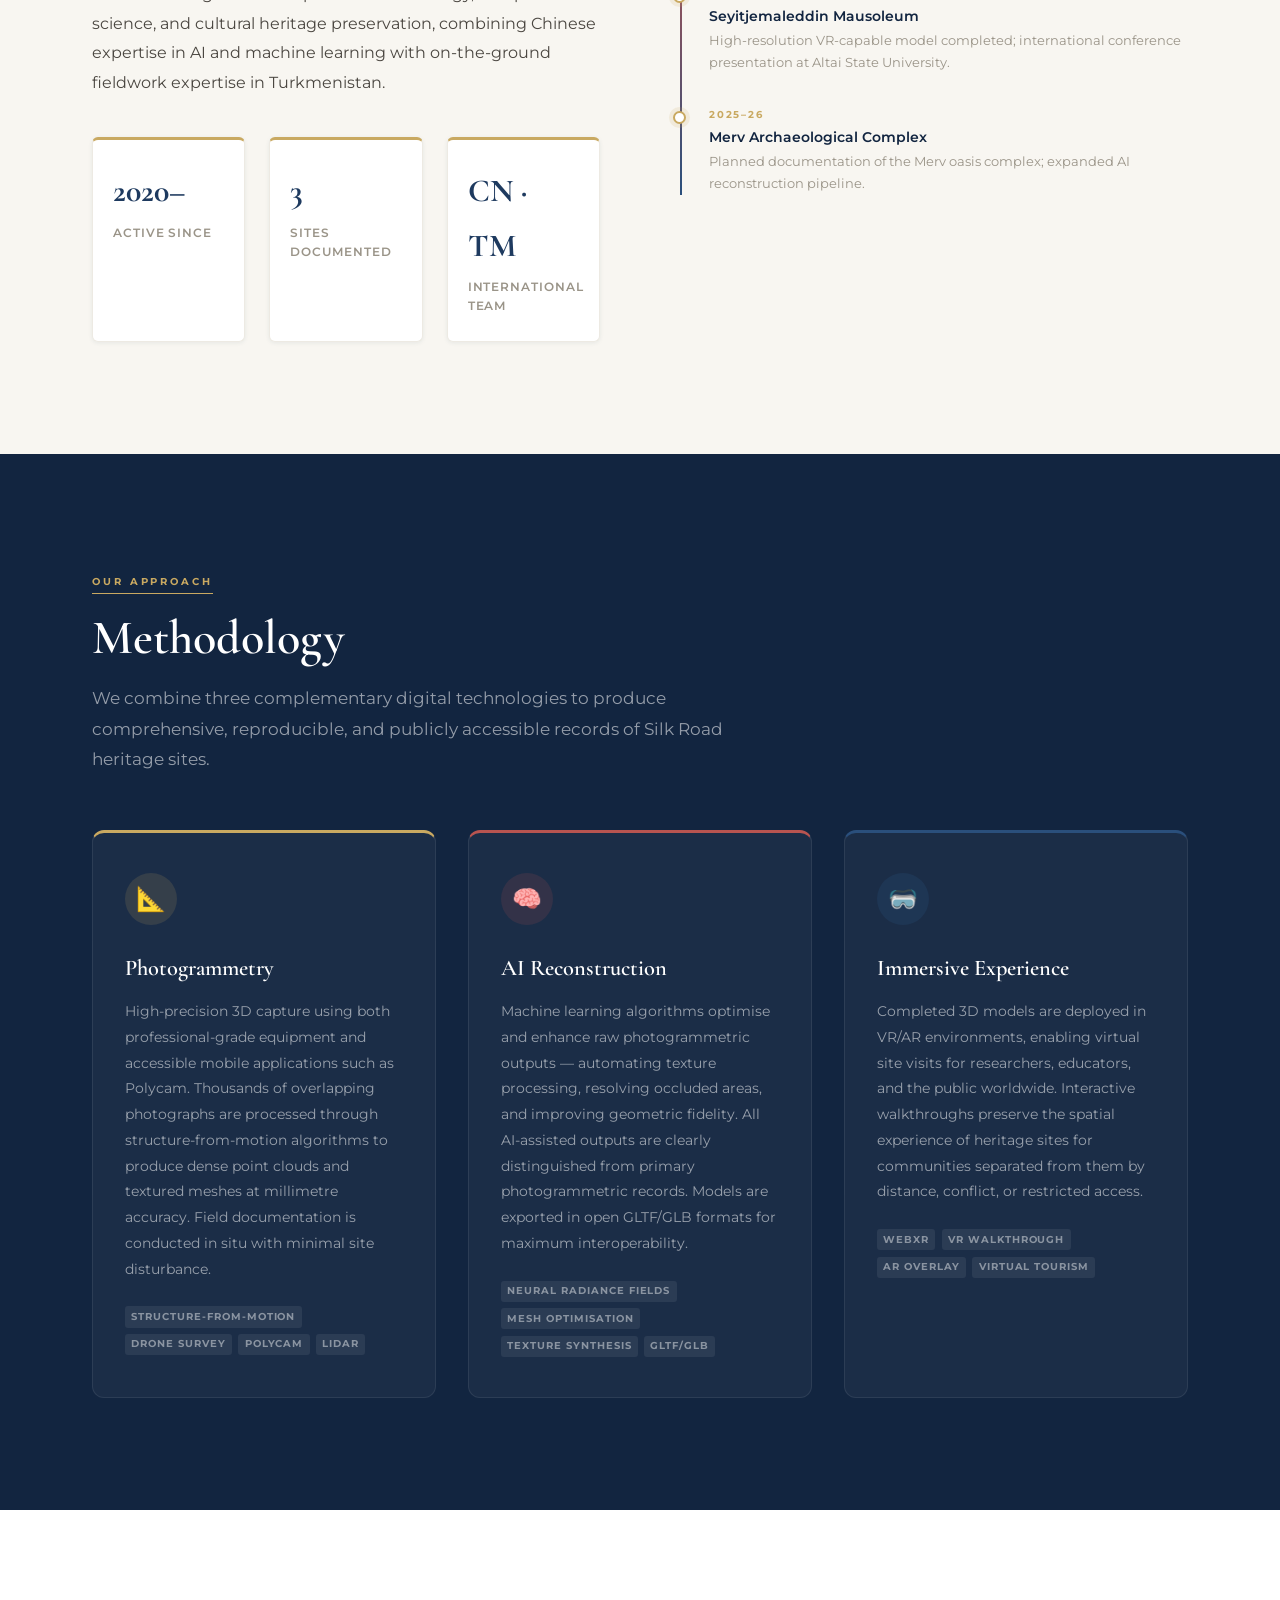
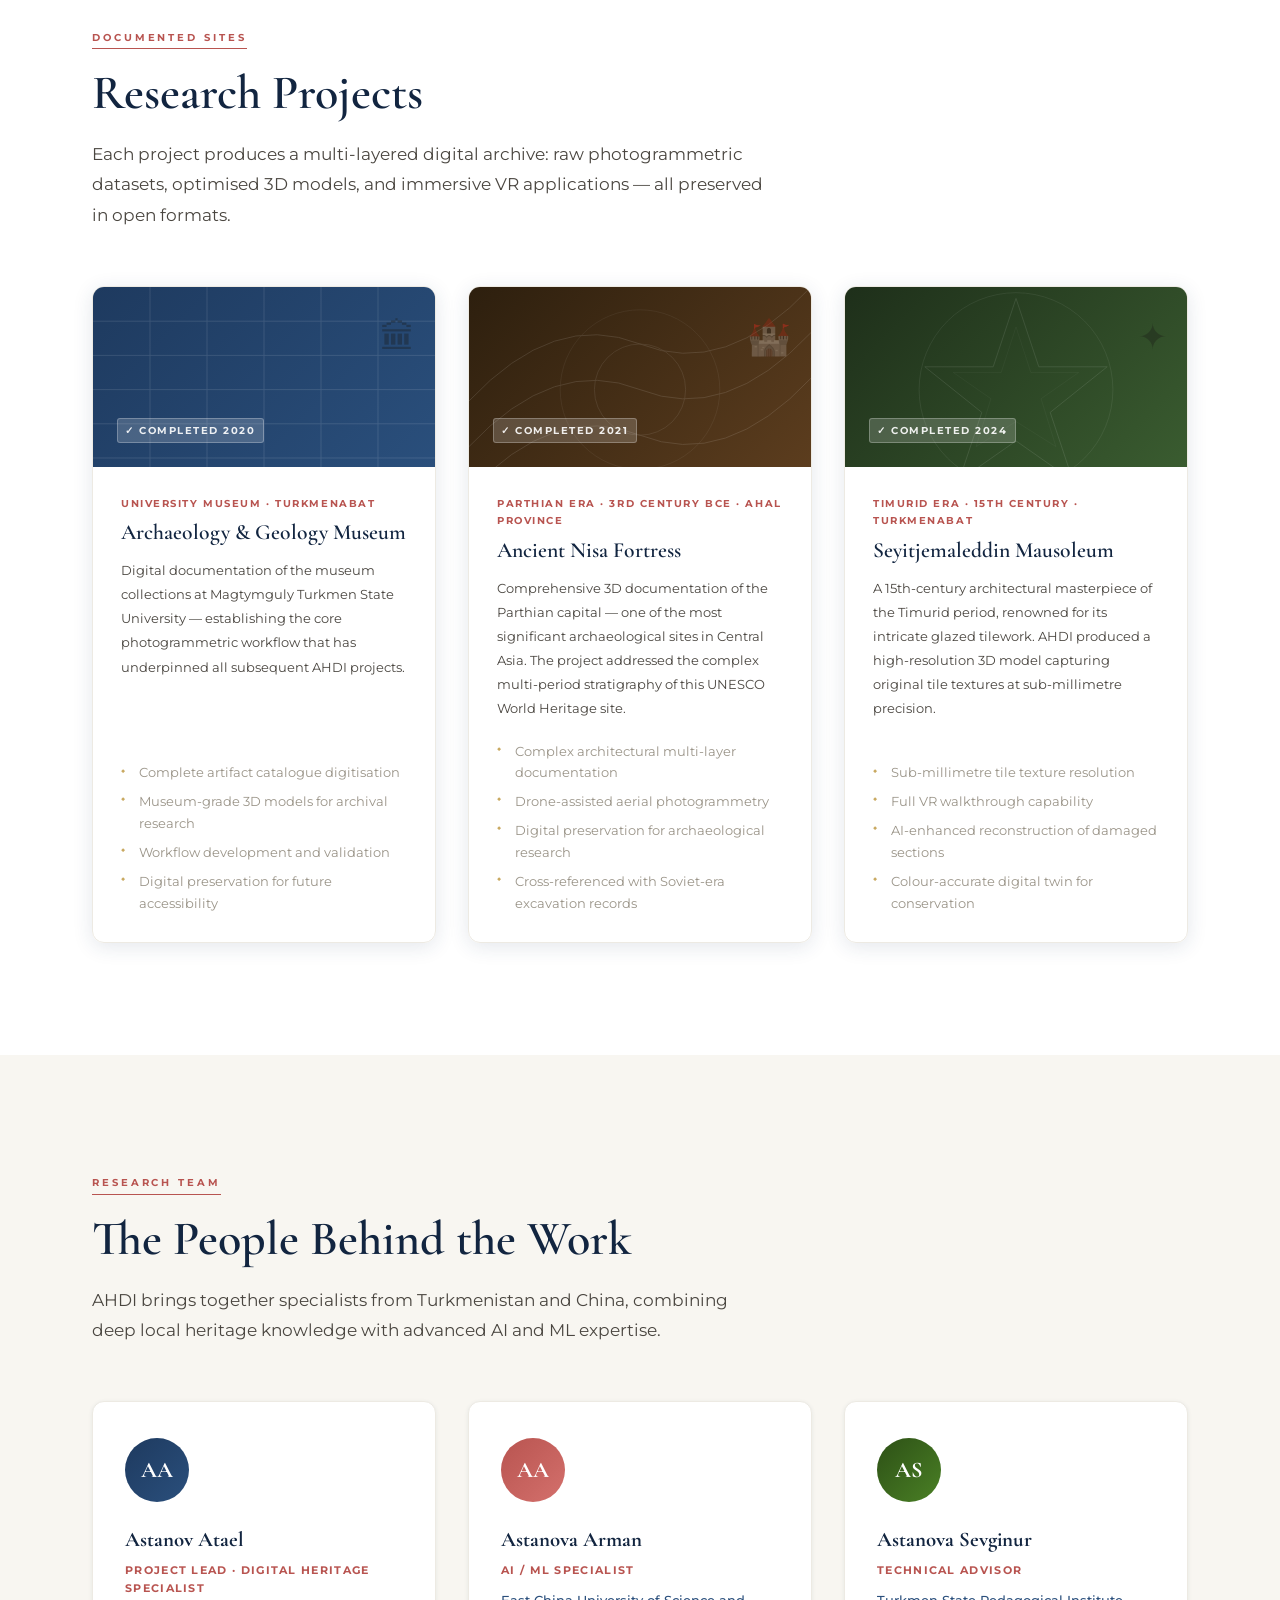
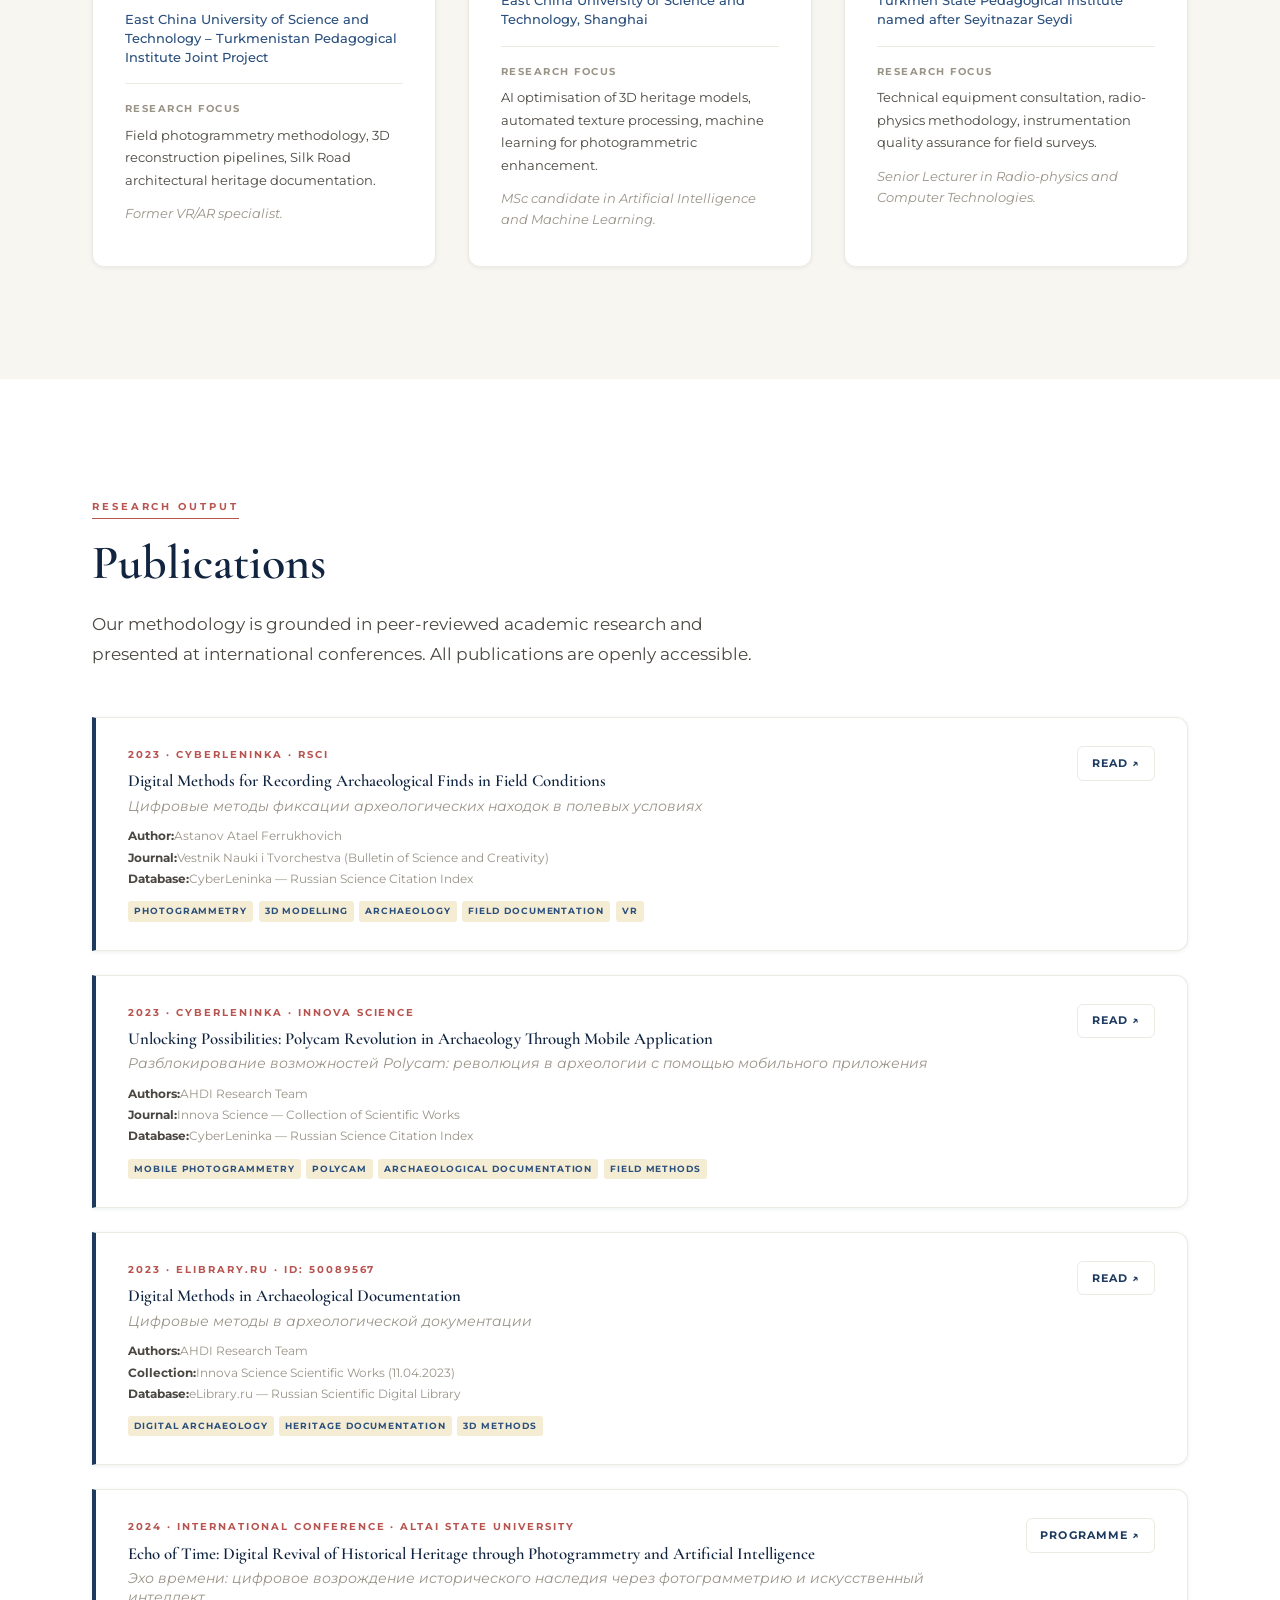
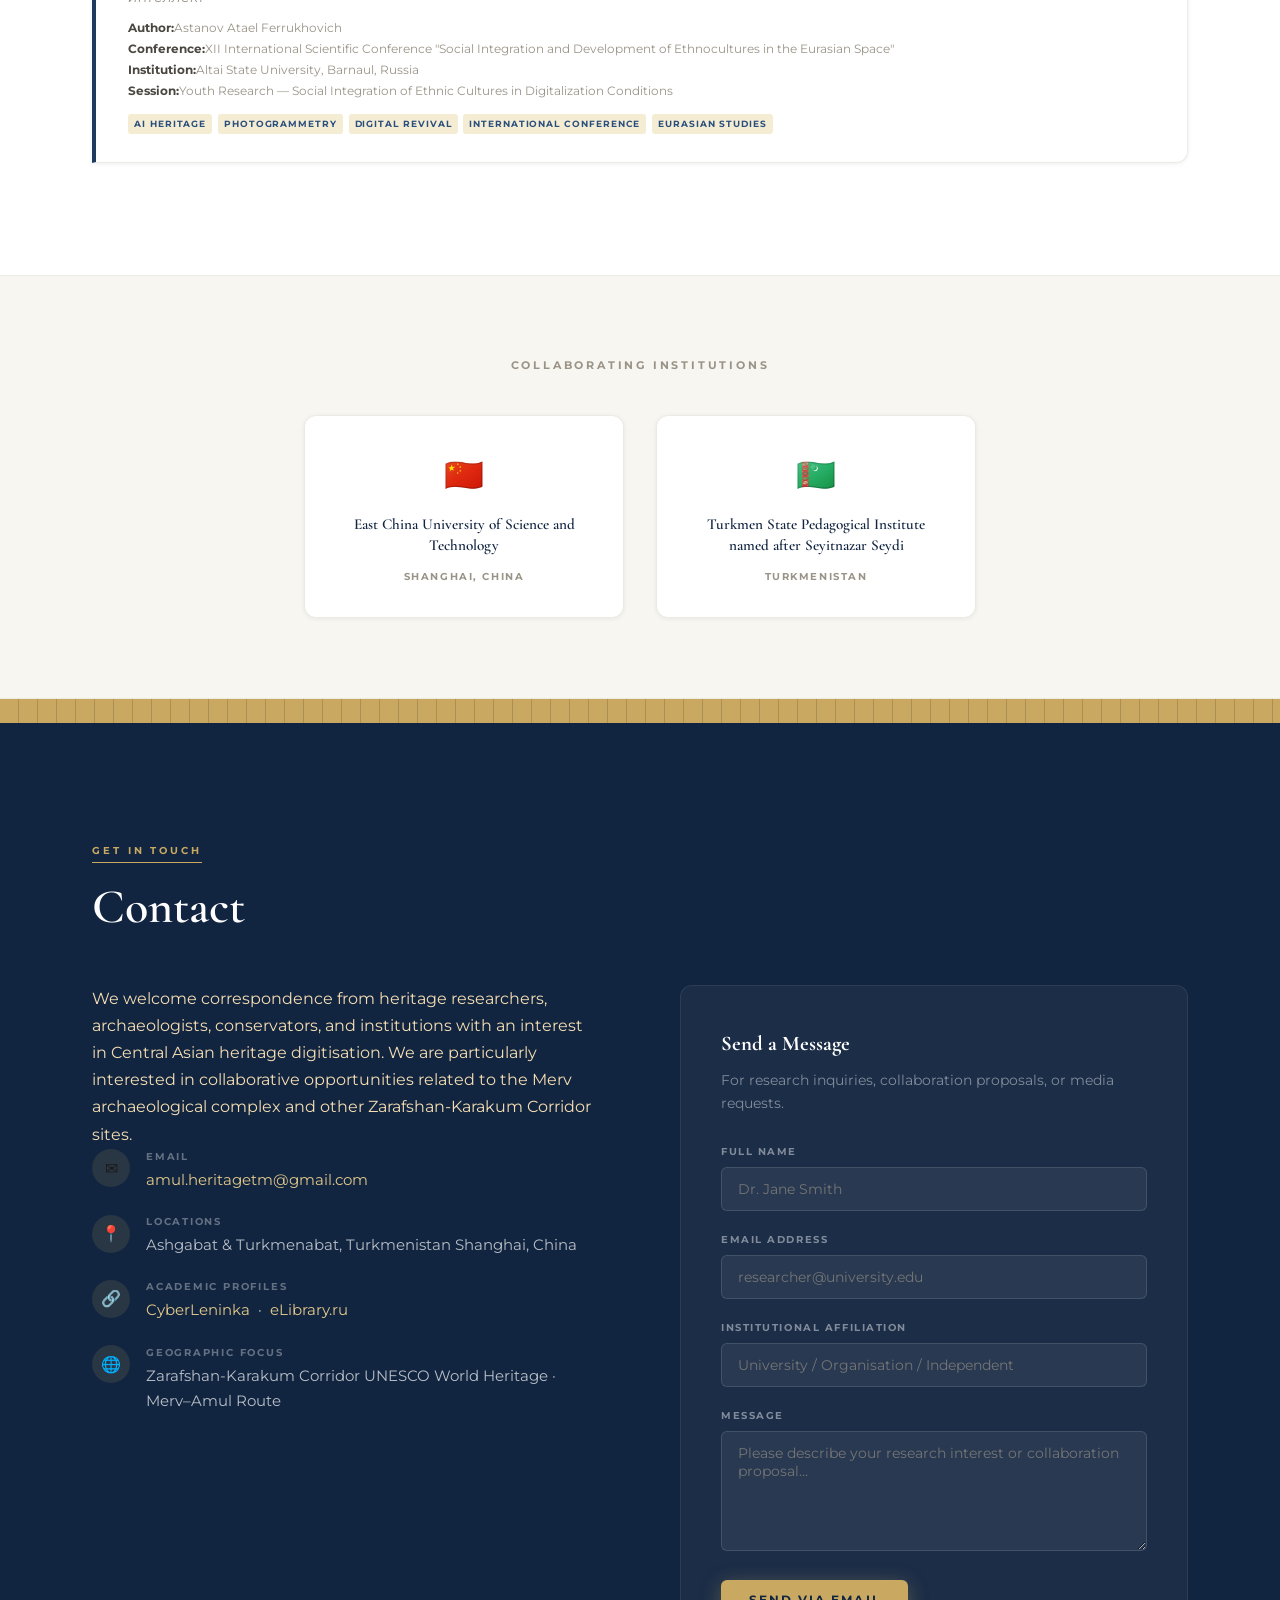
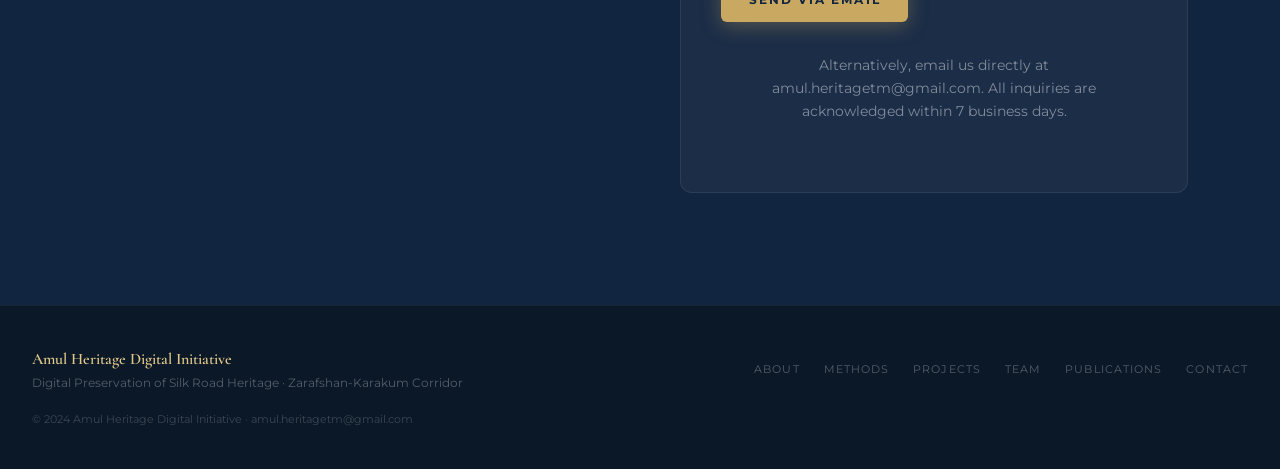
==== commit c02cd703: "push" ====
--- a/index.html
+++ b/index.html
@@ -205,7 +205,7 @@
           </div>
           <div class="tl-entry">
             <div class="tl-dot" aria-hidden="true"></div>
-            <div class="tl-year" data-i18n="about.timeline.entry5.year">2025–26</div>
+            <div class="tl-year" data-i18n="about.timeline.entry5.year">2027-2028</div>
             <div class="tl-event" data-i18n="about.timeline.entry5.event">Merv Archaeological Complex</div>
             <div class="tl-detail" data-i18n="about.timeline.entry5.detail">Planned documentation of the Merv oasis complex; expanded AI reconstruction pipeline.</div>
           </div>
@@ -415,7 +415,7 @@
           Field photogrammetry methodology, 3D reconstruction pipelines, Silk Road architectural heritage documentation.
         </div>
         <div class="team-bg" data-i18n="team.member1.background">
-          Former VR/AR specialist, Ministry of Science of Turkmenistan.
+          Former VR/AR specialist.
         </div>
       </div>
 
@@ -580,12 +580,6 @@
         <div class="partner-name" data-i18n="partners.partner2.name">Turkmen State Pedagogical Institute<br/>named after Seyitnazar Seydi</div>
         <div class="partner-country" data-i18n="partners.partner2.country">Turkmenistan</div>
       </div>
-      <div class="partner-item reveal reveal-delay-2">
-        <div class="partner-flag" aria-hidden="true" data-i18n="partners.partner3.flag">🇹🇲</div>
-        <div class="partner-name" data-i18n="partners.partner3.name">Ministry of Science and Education of Turkmenistan</div>
-        <div class="partner-country" data-i18n="partners.partner3.country">Original Institutional Affiliation</div>
-      </div>
-    </div>
   </div>
 </section>
 
@@ -599,7 +593,7 @@
     <h2 class="section-title" id="contact-heading" data-i18n="contact.title">Contact</h2>
     <div class="contact-grid">
       <div>
-        <p data-i18n="contact.description">
+        <p data-i18n="contact.description" style="color:wheat;">
           We welcome correspondence from heritage researchers, archaeologists, conservators, and
           institutions with an interest in Central Asian heritage digitisation. We are particularly
           interested in collaborative opportunities related to the Merv archaeological complex
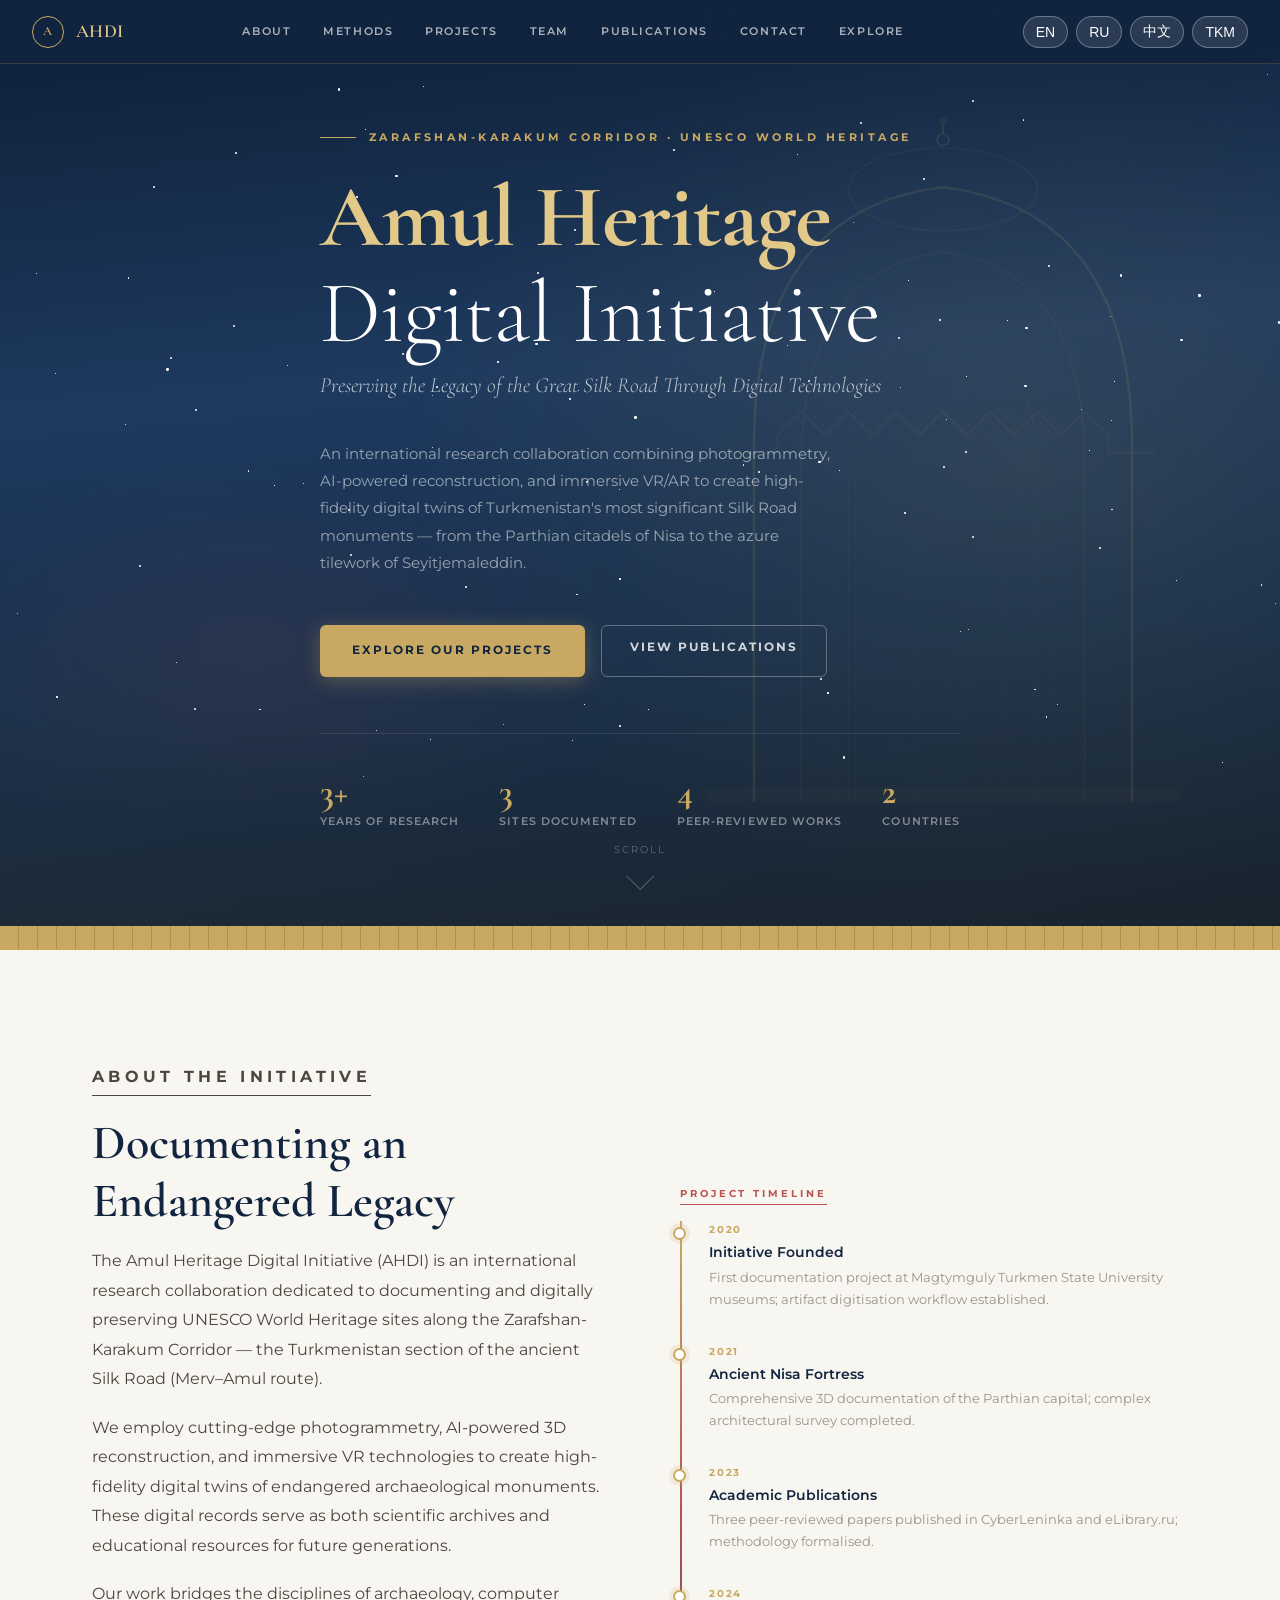
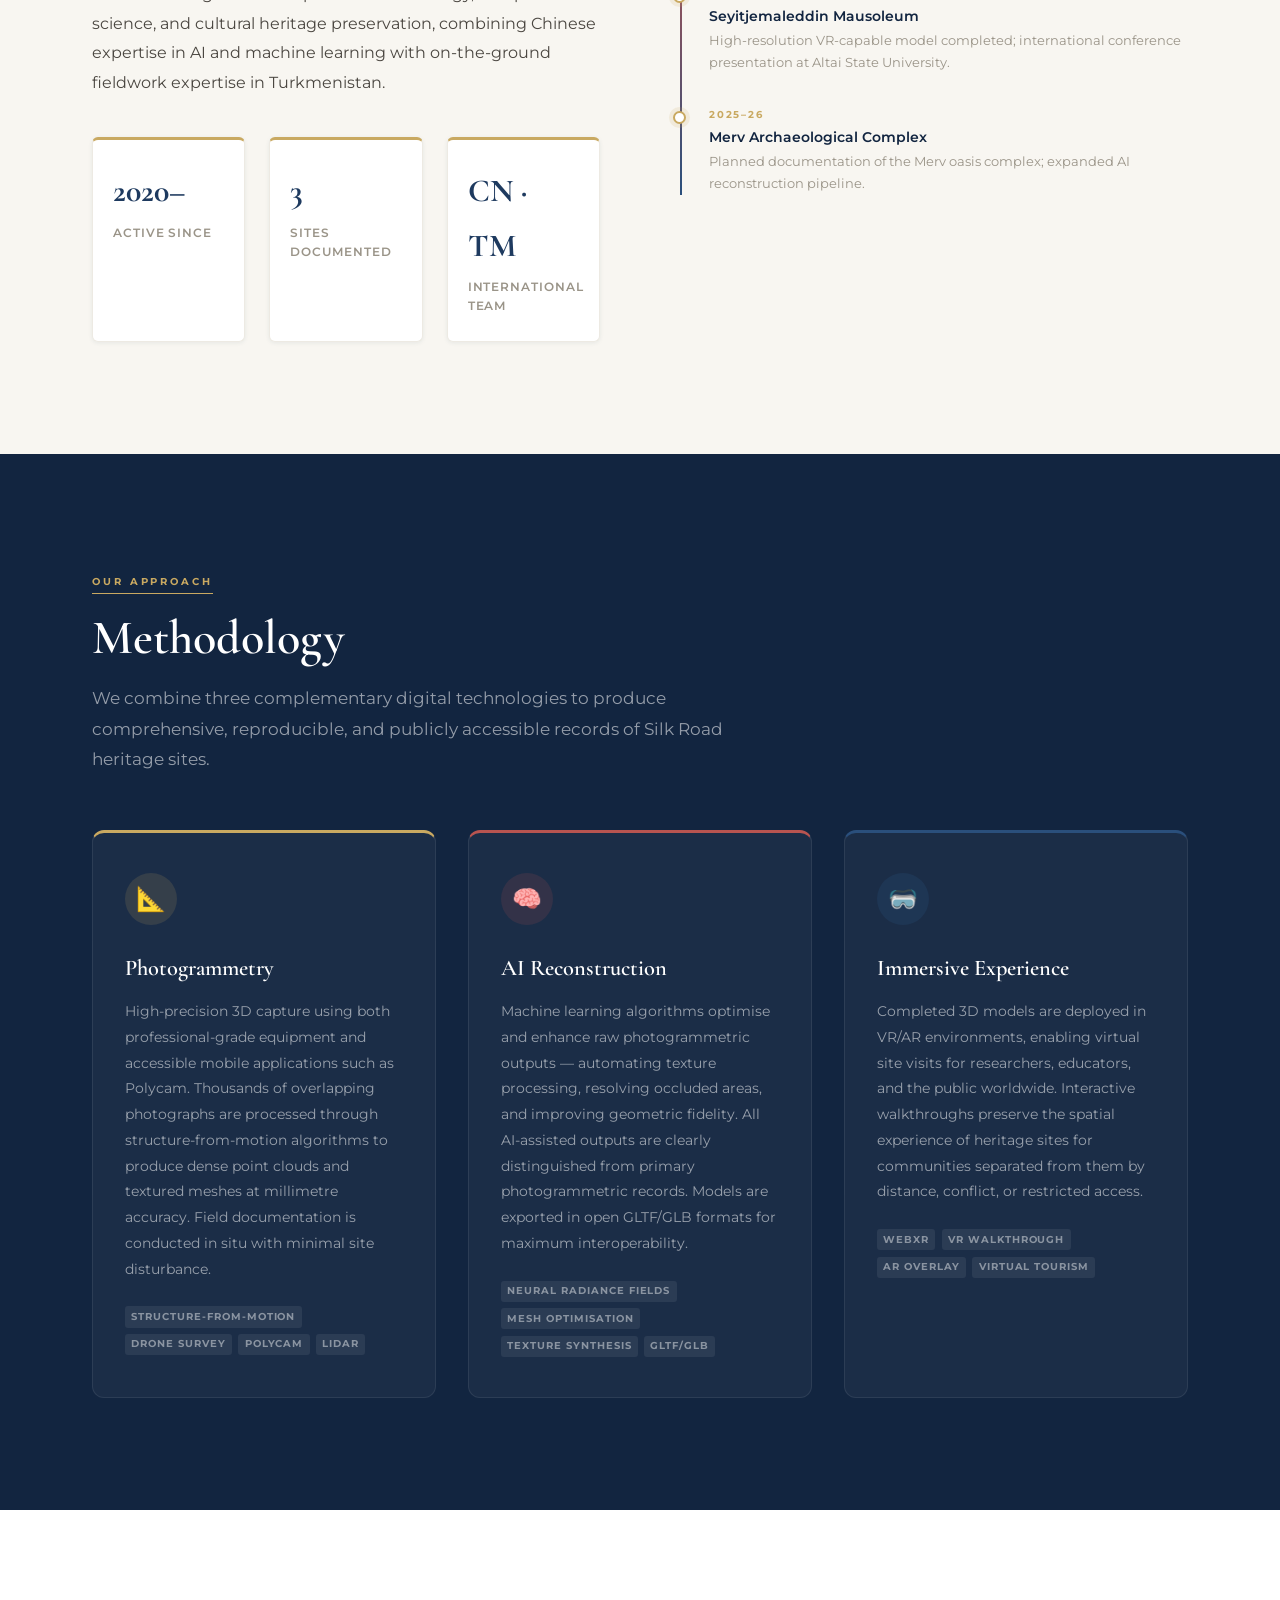
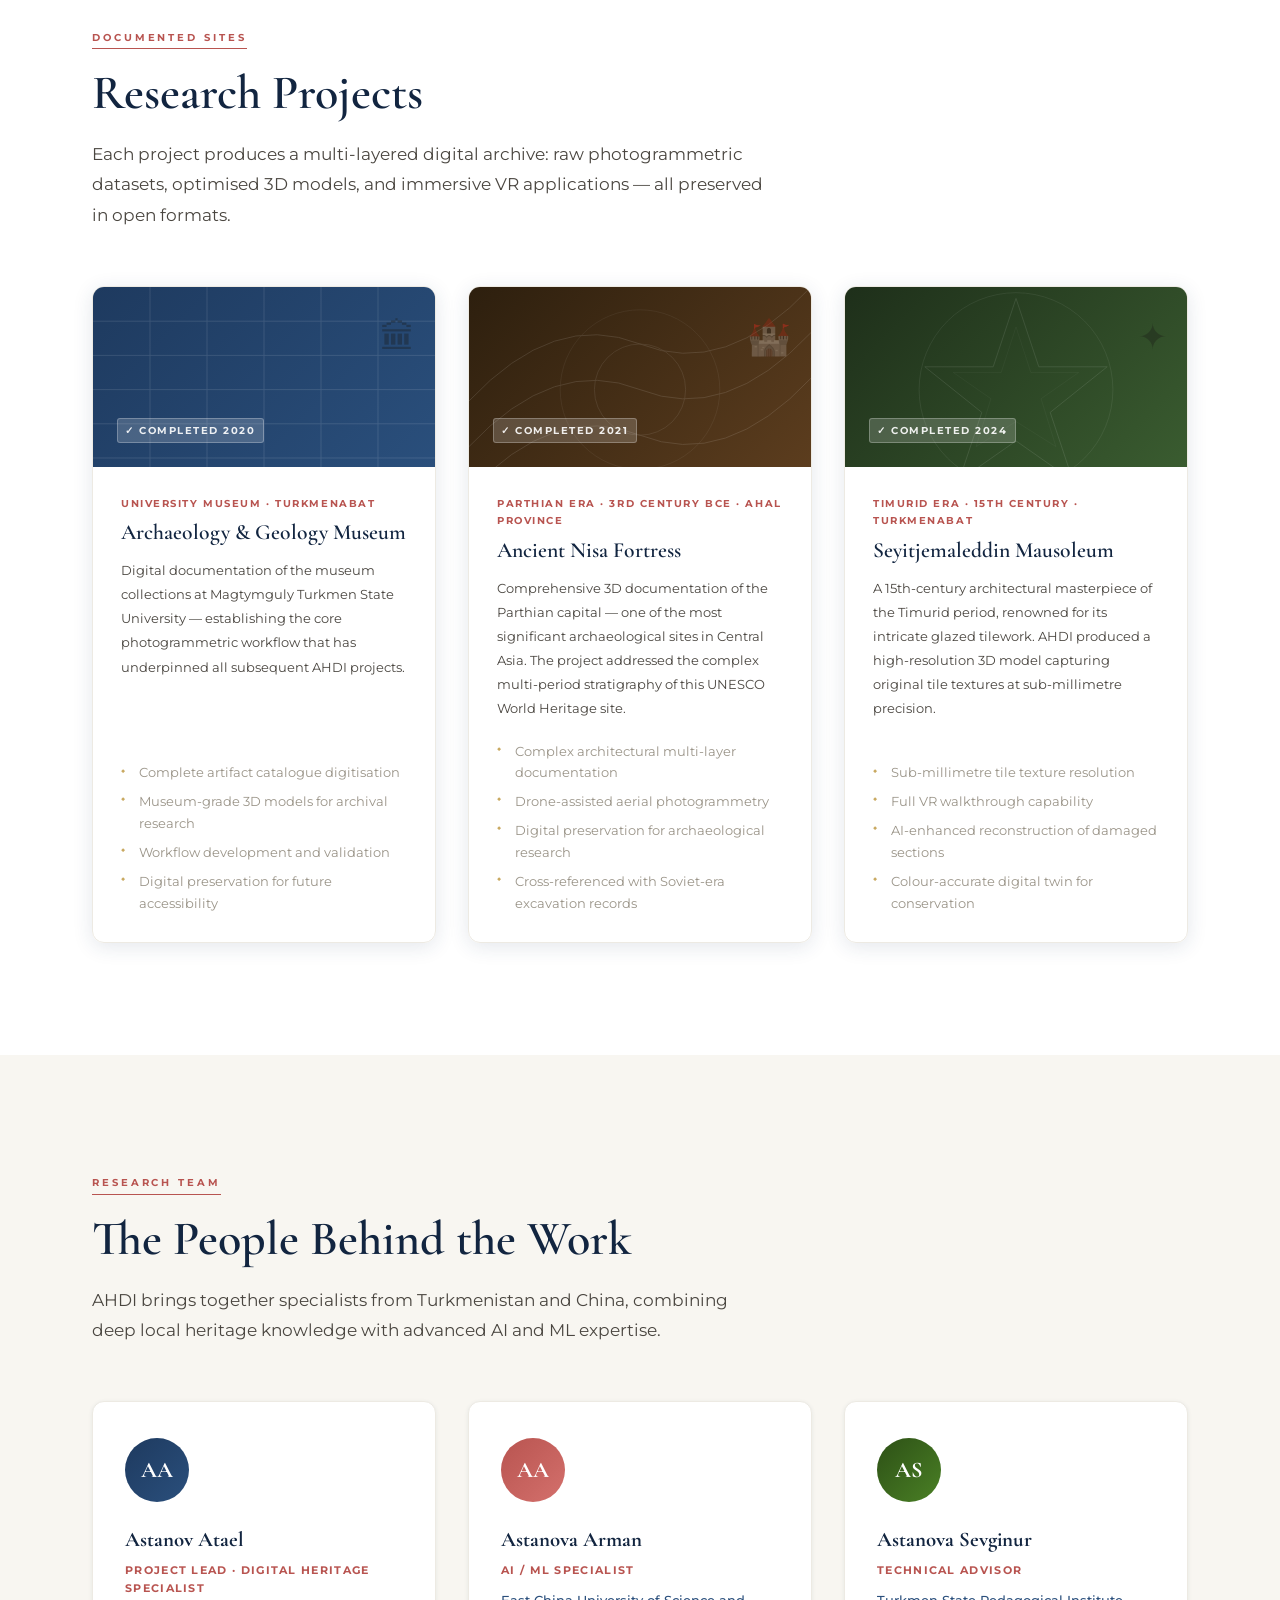
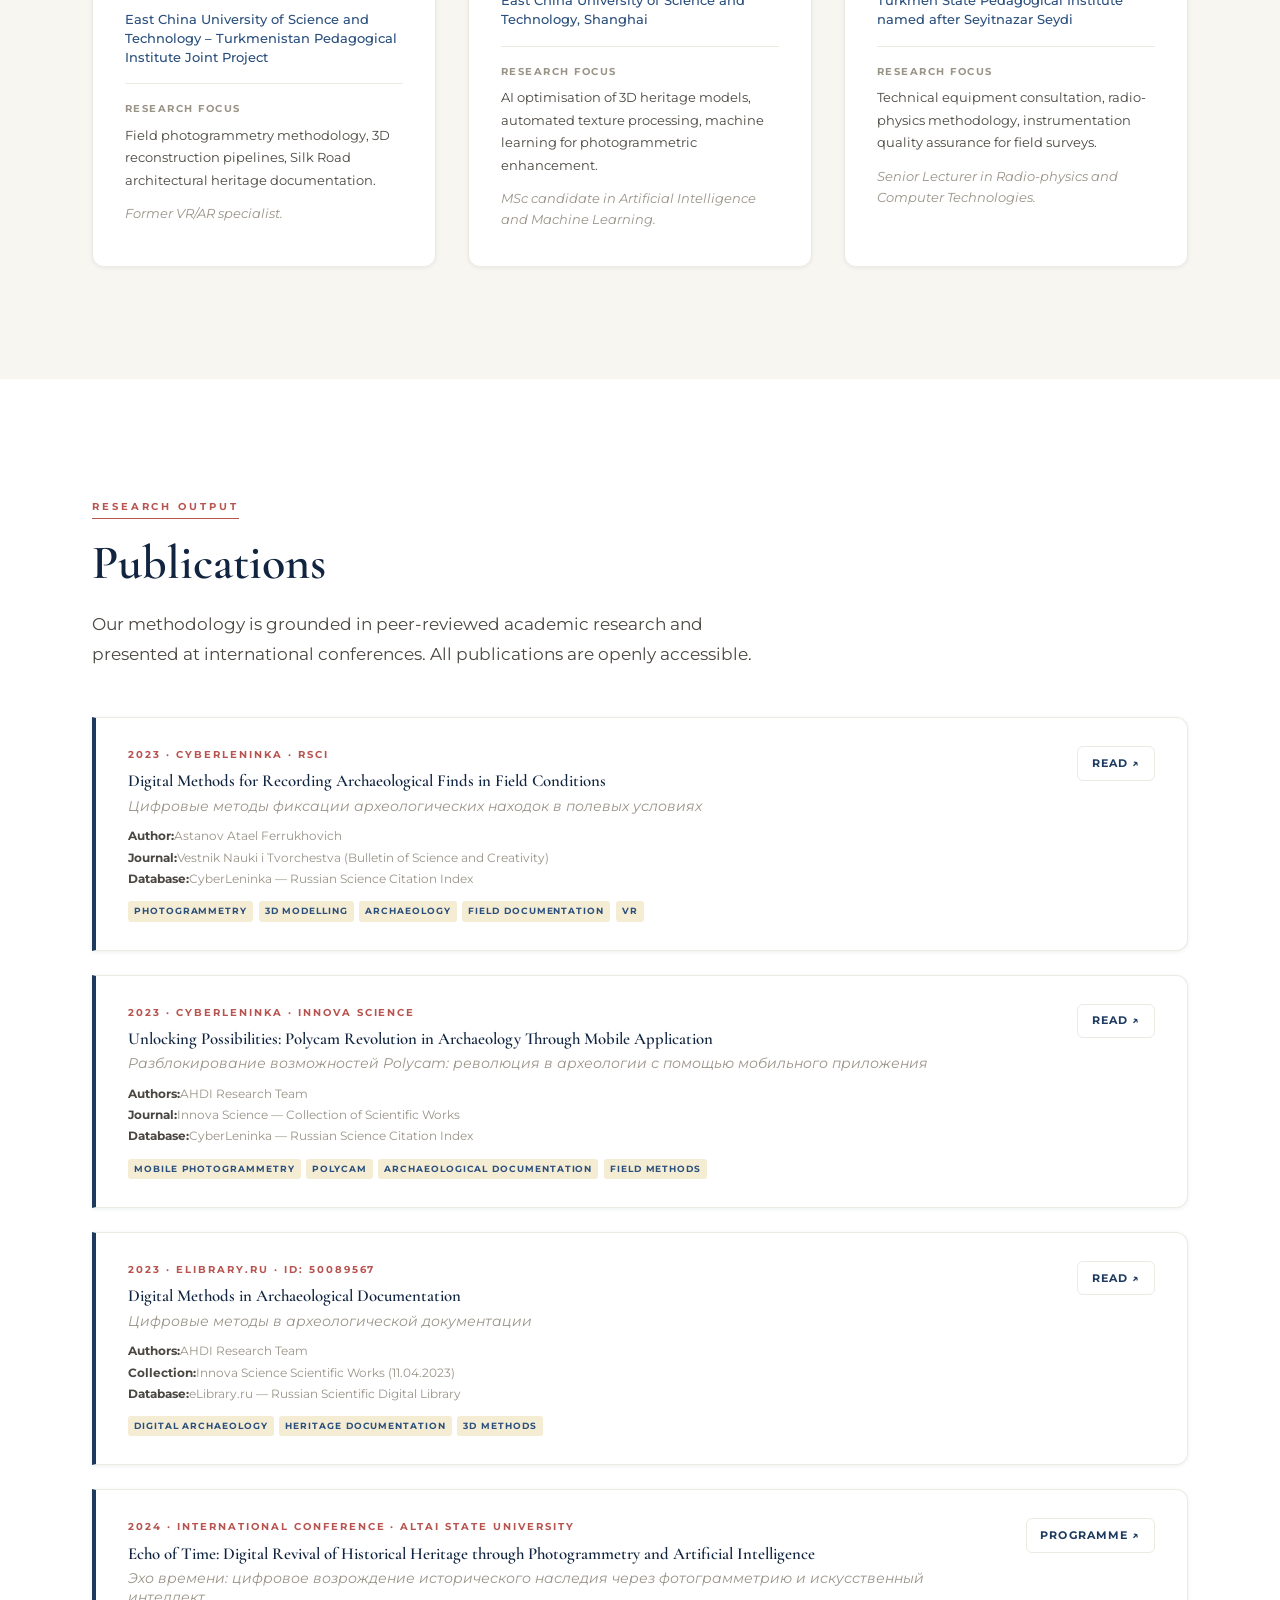
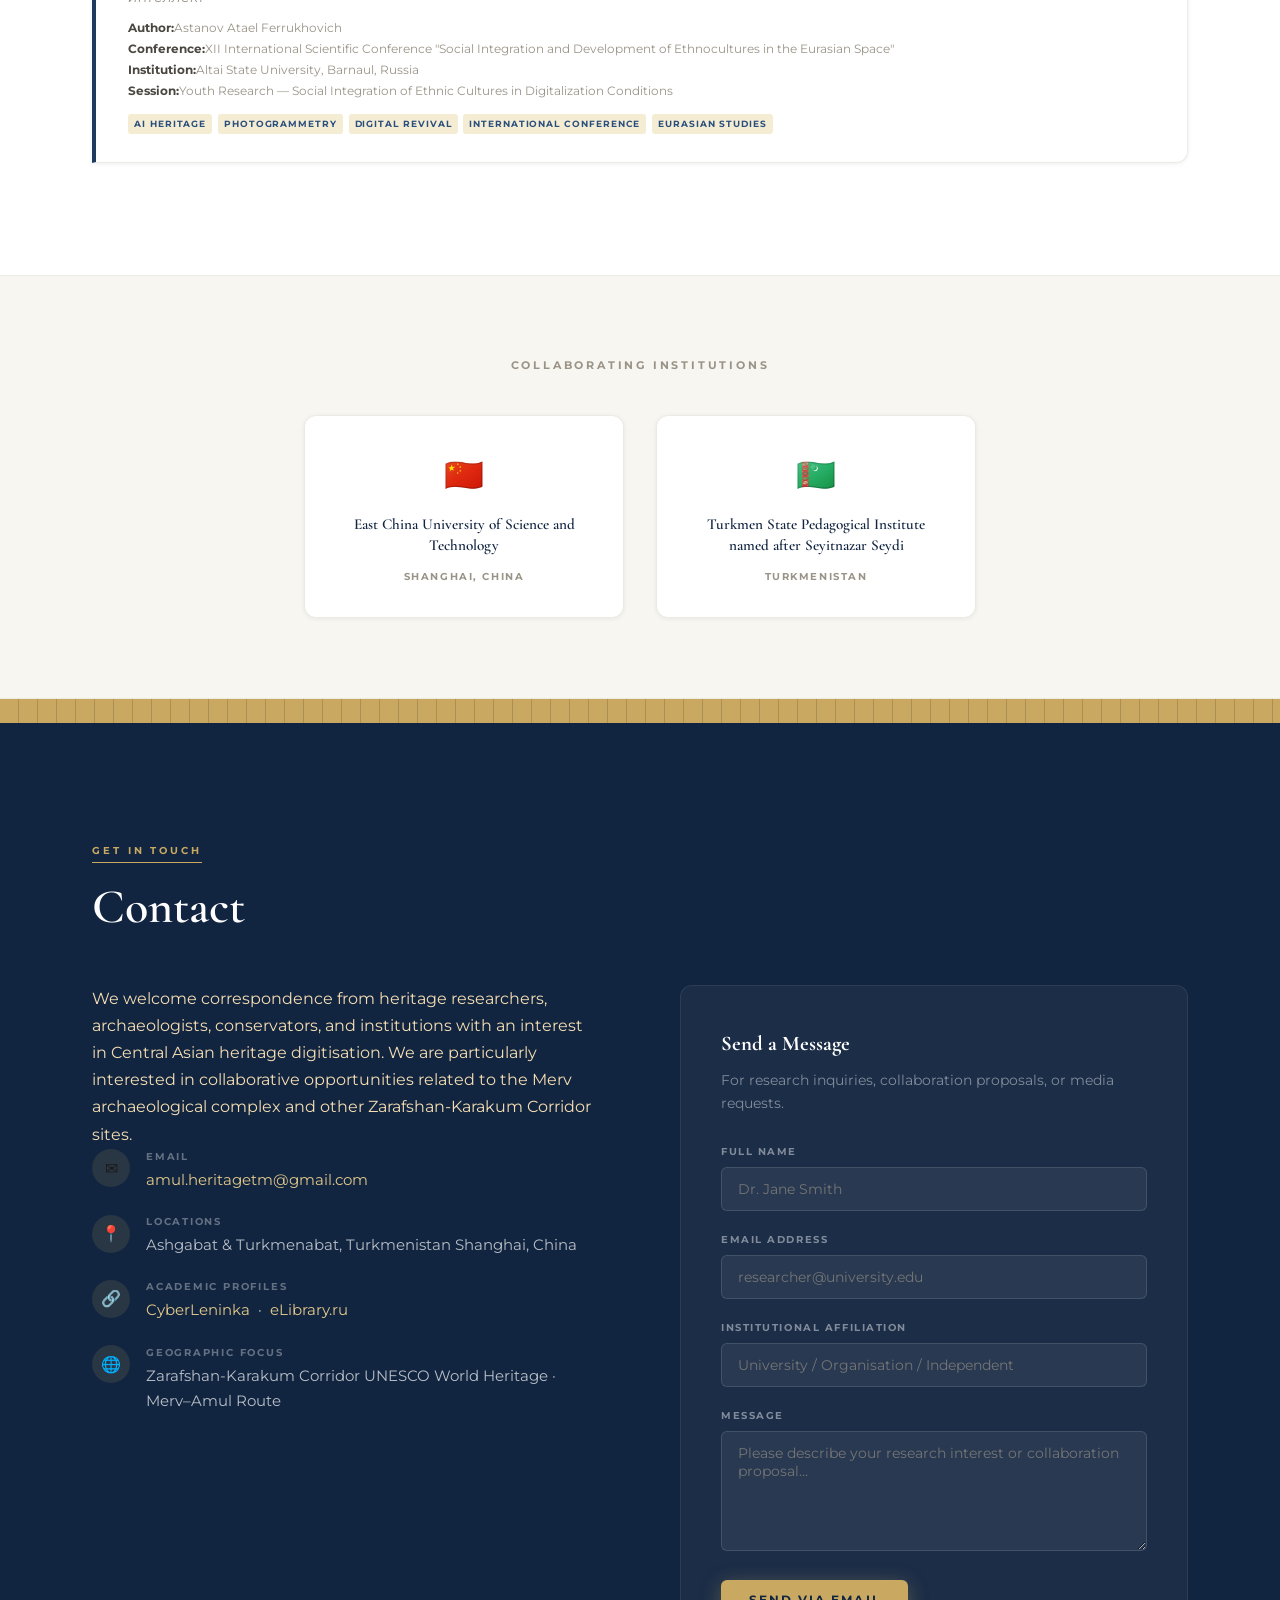
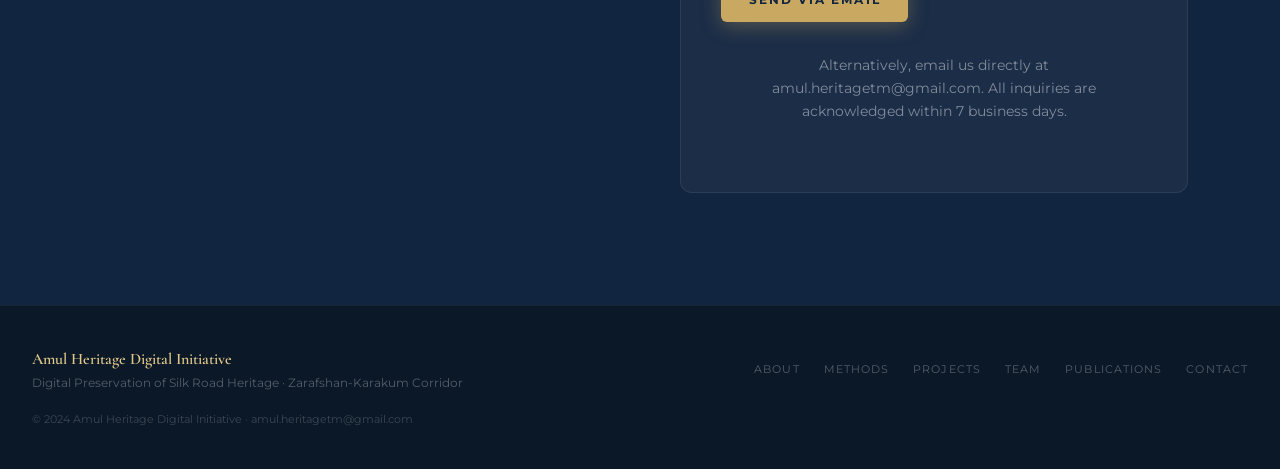
==== commit 0aff4e1b: "push" ====
--- a/index.html
+++ b/index.html
@@ -34,7 +34,7 @@
         <a href="#" class="dropdown-trigger" data-i18n="nav.explore">Explore</a>
         <ul class="dropdown-menu">
             <li><a href="about.html" data-i18n="nav.aboutUs">📖 About Us</a></li>
-            <li><a href="tools.html" data-i18n="nav.tools">🛠️ Tools</a></li>
+            <li><a href="ai-chatbot.html" data-i18n="nav.tools">🤖 AI Chatbot</a></li>
             <li><a href="3d-future.html" data-i18n="nav.constructor">🏛️ 3D Constructor</a></li>
         </ul>
     </li>
--- a/css/style.css
+++ b/css/style.css
@@ -764,50 +764,6 @@
 
 @media (max-width: 768px) {
     .about-page-grid { grid-template-columns: 1fr; gap: 2rem; }
-}
-
-.tools-grid {
-    display: grid;
-    grid-template-columns: repeat(3, 1fr);
-    gap: 2rem;
-}
-
-@media (max-width: 900px) {
-    .tools-grid { grid-template-columns: 1fr; }
-}
-
-.tool-card {
-    background: white;
-    border-radius: var(--radius-lg);
-    padding: 2rem;
-    text-align: center;
-    box-shadow: var(--shadow-md);
-    transition: transform 0.3s;
-}
-
-.tool-card:hover {
-    transform: translateY(-5px);
-}
-
-.tool-icon {
-    font-size: 3rem;
-    margin-bottom: 1rem;
-}
-
-.tool-card h3 {
-    font-family: var(--font-display);
-    font-size: 1.3rem;
-    margin-bottom: 1rem;
-}
-
-.tool-status {
-    display: inline-block;
-    margin-top: 1rem;
-    padding: 0.3rem 1rem;
-    background: var(--gold-pale);
-    border-radius: 20px;
-    font-size: 0.8rem;
-    font-weight: 600;
 }
 
 .info-box {
@@ -1295,4 +1251,290 @@
   .dropdown-trigger {
     display: block !important;
   }
+}
+/* ═══════════════════════════════════════════════
+   AI CHATBOT PAGE STYLES
+   ═══════════════════════════════════════════════ */
+
+/* Page Title */
+.page-title {
+    text-align: center;
+    padding: 100px 2rem 2rem;
+    background: linear-gradient(135deg, #122540 0%, #1e3a5f 100%);
+    color: white;
+}
+
+.page-title h1 {
+    font-family: var(--font-display);
+    font-size: 2.8rem;
+    color: var(--gold-light);
+    margin-bottom: 0.5rem;
+}
+
+.page-title p {
+    font-size: 1rem;
+    color: rgba(255, 255, 255, 0.7);
+}
+
+/* Chat Container */
+.chat-container {
+    max-width: 900px;
+    margin: 2rem auto;
+    background: white;
+    border-radius: 20px;
+    box-shadow: var(--shadow-lg);
+    overflow: hidden;
+    display: flex;
+    flex-direction: column;
+}
+
+/* Chat Messages Area */
+.chat-messages {
+    height: 450px;
+    overflow-y: auto;
+    padding: 1.5rem;
+    background: var(--off-white);
+    display: flex;
+    flex-direction: column;
+    gap: 1rem;
+}
+
+/* Welcome Message */
+.welcome-message {
+    text-align: center;
+    padding: 1.5rem;
+    background: white;
+    border-radius: 16px;
+    margin-bottom: 0.5rem;
+    box-shadow: var(--shadow-sm);
+}
+
+.welcome-icon {
+    font-size: 3rem;
+    margin-bottom: 0.5rem;
+}
+
+.welcome-message h3 {
+    font-family: var(--font-display);
+    font-size: 1.3rem;
+    color: var(--navy-deep);
+    margin-bottom: 0.5rem;
+}
+
+.welcome-message > p {
+    color: var(--gray-mid);
+    font-size: 0.9rem;
+    margin-bottom: 1rem;
+}
+
+/* Suggested Questions Buttons */
+.suggested-questions {
+    display: flex;
+    flex-wrap: wrap;
+    gap: 0.6rem;
+    justify-content: center;
+}
+
+.suggested-questions button {
+    background: var(--gold-pale);
+    border: 1px solid var(--gold);
+    padding: 0.5rem 1rem;
+    border-radius: 30px;
+    font-size: 0.8rem;
+    font-family: var(--font-body);
+    cursor: pointer;
+    transition: all 0.2s ease;
+    color: var(--navy-deep);
+}
+
+.suggested-questions button:hover {
+    background: var(--gold);
+    transform: translateY(-2px);
+    box-shadow: 0 2px 8px rgba(201, 169, 97, 0.3);
+}
+
+/* Individual Messages */
+.message {
+    display: flex;
+    gap: 0.75rem;
+    animation: fadeIn 0.3s ease;
+}
+
+@keyframes fadeIn {
+    from {
+        opacity: 0;
+        transform: translateY(10px);
+    }
+    to {
+        opacity: 1;
+        transform: translateY(0);
+    }
+}
+
+.message.user {
+    justify-content: flex-end;
+}
+
+.message-content {
+    max-width: 75%;
+}
+
+.message.user .message-content {
+    text-align: right;
+}
+
+.message-text {
+    padding: 0.75rem 1rem;
+    border-radius: 18px;
+    font-size: 0.9rem;
+    line-height: 1.5;
+}
+
+.message.user .message-text {
+    background: var(--navy);
+    color: white;
+    border-radius: 18px 18px 4px 18px;
+}
+
+.message.bot .message-text {
+    background: white;
+    color: var(--ink);
+    border-radius: 18px 18px 18px 4px;
+    box-shadow: var(--shadow-sm);
+}
+
+.message-time {
+    font-size: 0.65rem;
+    color: var(--gray-mid);
+    margin-top: 0.25rem;
+}
+
+/* Chat Input Area */
+.chat-input {
+    padding: 1rem 1.5rem;
+    background: white;
+    border-top: 1px solid var(--gray-light);
+    display: flex;
+    gap: 0.75rem;
+    align-items: flex-end;
+}
+
+.chat-input textarea {
+    flex: 1;
+    padding: 0.75rem 1rem;
+    border: 1px solid var(--gray-light);
+    border-radius: 24px;
+    font-family: var(--font-body);
+    font-size: 0.85rem;
+    resize: none;
+    outline: none;
+    transition: all 0.2s ease;
+    max-height: 100px;
+}
+
+.chat-input textarea:focus {
+    border-color: var(--gold);
+    box-shadow: 0 0 0 2px rgba(201, 169, 97, 0.2);
+}
+
+.chat-input button {
+    background: var(--gold);
+    border: none;
+    padding: 0.75rem 1.5rem;
+    border-radius: 24px;
+    color: var(--navy-deep);
+    font-weight: 700;
+    font-family: var(--font-body);
+    font-size: 0.85rem;
+    cursor: pointer;
+    transition: all 0.2s ease;
+}
+
+.chat-input button:hover {
+    background: var(--gold-light);
+    transform: scale(1.02);
+}
+
+/* Scrollbar Styling */
+.chat-messages::-webkit-scrollbar {
+    width: 5px;
+}
+
+.chat-messages::-webkit-scrollbar-track {
+    background: var(--gray-light);
+    border-radius: 3px;
+}
+
+.chat-messages::-webkit-scrollbar-thumb {
+    background: var(--gold);
+    border-radius: 3px;
+}
+
+/* Responsive Design for Chat Page */
+@media (max-width: 768px) {
+    .page-title {
+        padding: 80px 1rem 1.5rem;
+    }
+    
+    .page-title h1 {
+        font-size: 2rem;
+    }
+    
+    .page-title p {
+        font-size: 0.85rem;
+    }
+    
+    .chat-container {
+        margin: 1rem;
+        border-radius: 16px;
+    }
+    
+    .chat-messages {
+        height: 400px;
+        padding: 1rem;
+    }
+    
+    .welcome-message {
+        padding: 1rem;
+    }
+    
+    .welcome-message h3 {
+        font-size: 1.1rem;
+    }
+    
+    .suggested-questions {
+        flex-direction: column;
+    }
+    
+    .suggested-questions button {
+        width: 100%;
+    }
+    
+    .message-content {
+        max-width: 85%;
+    }
+    
+    .chat-input {
+        padding: 0.75rem 1rem;
+        flex-direction: column;
+    }
+    
+    .chat-input button {
+        width: 100%;
+    }
+}
+
+@media (max-width: 480px) {
+    .page-title h1 {
+        font-size: 1.6rem;
+    }
+    
+    .welcome-icon {
+        font-size: 2rem;
+    }
+    
+    .message-text {
+        font-size: 0.8rem;
+        padding: 0.6rem 0.8rem;
+    }
 }
